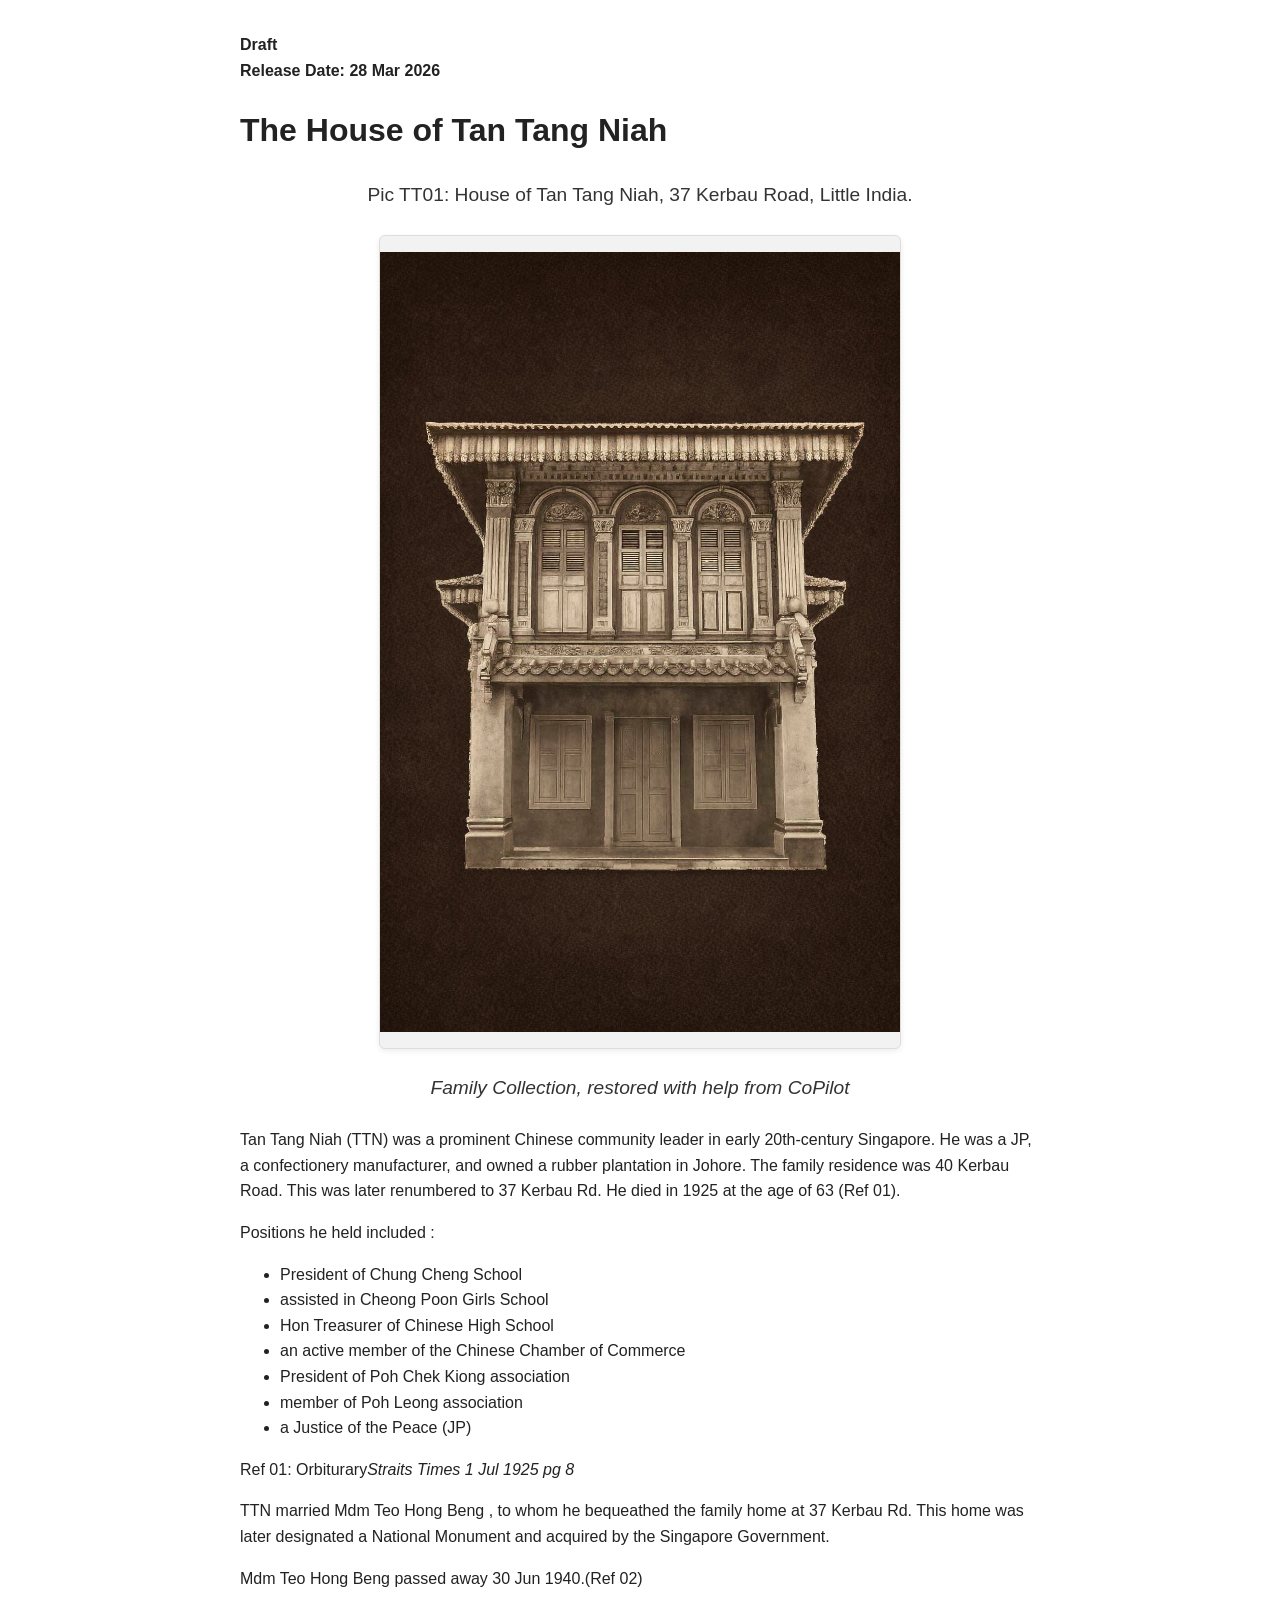
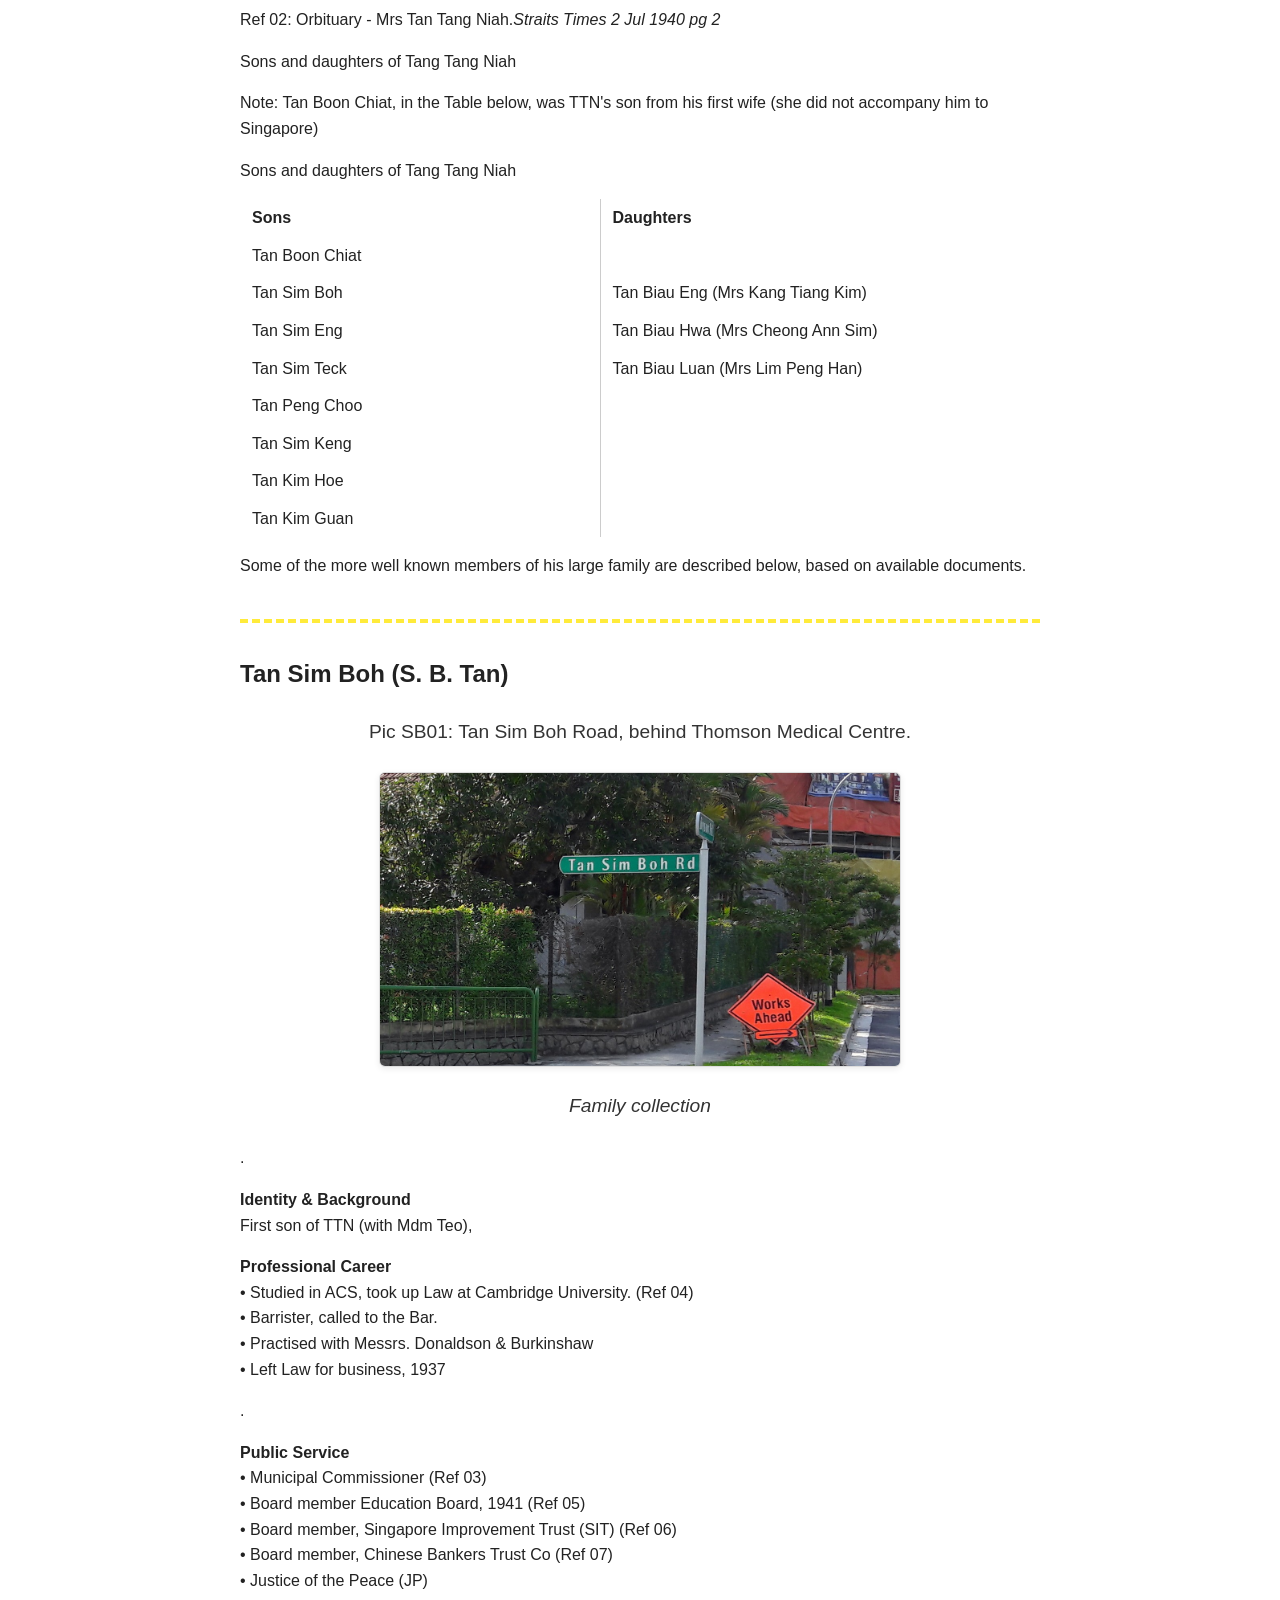
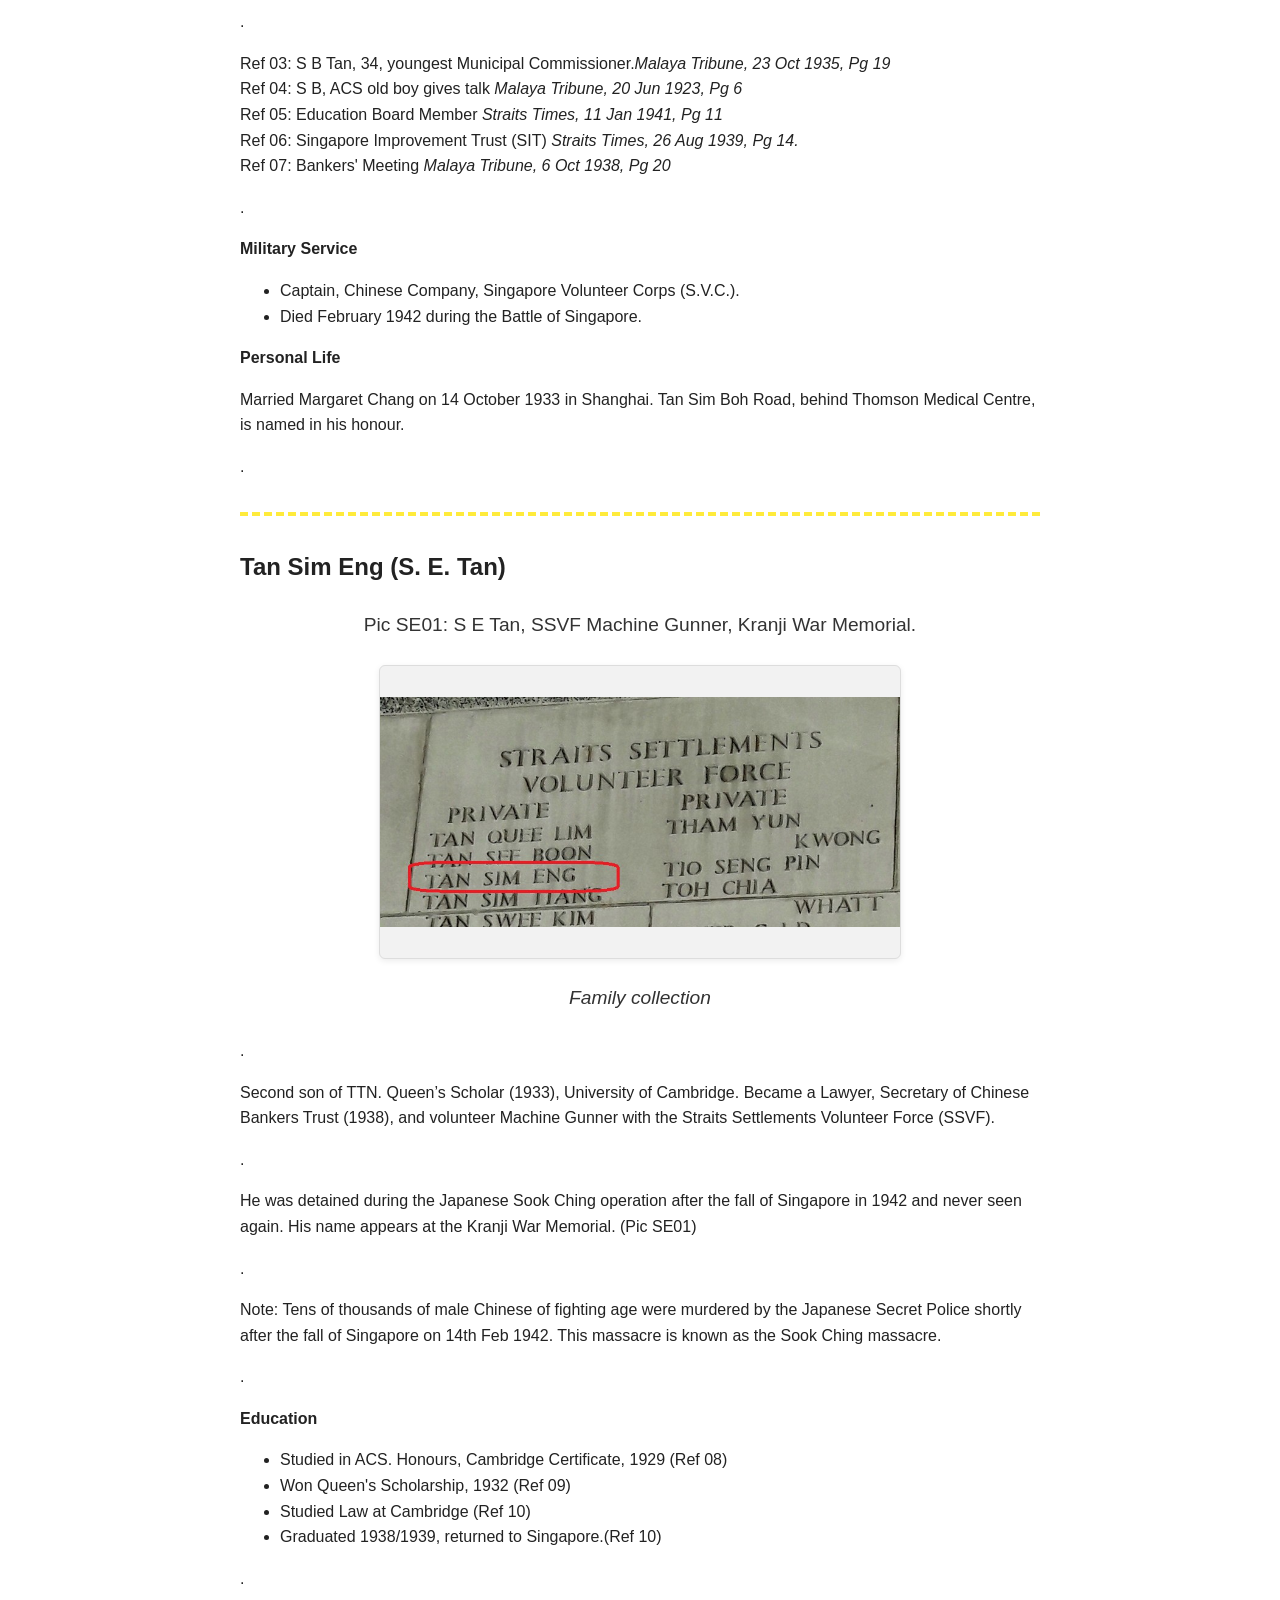
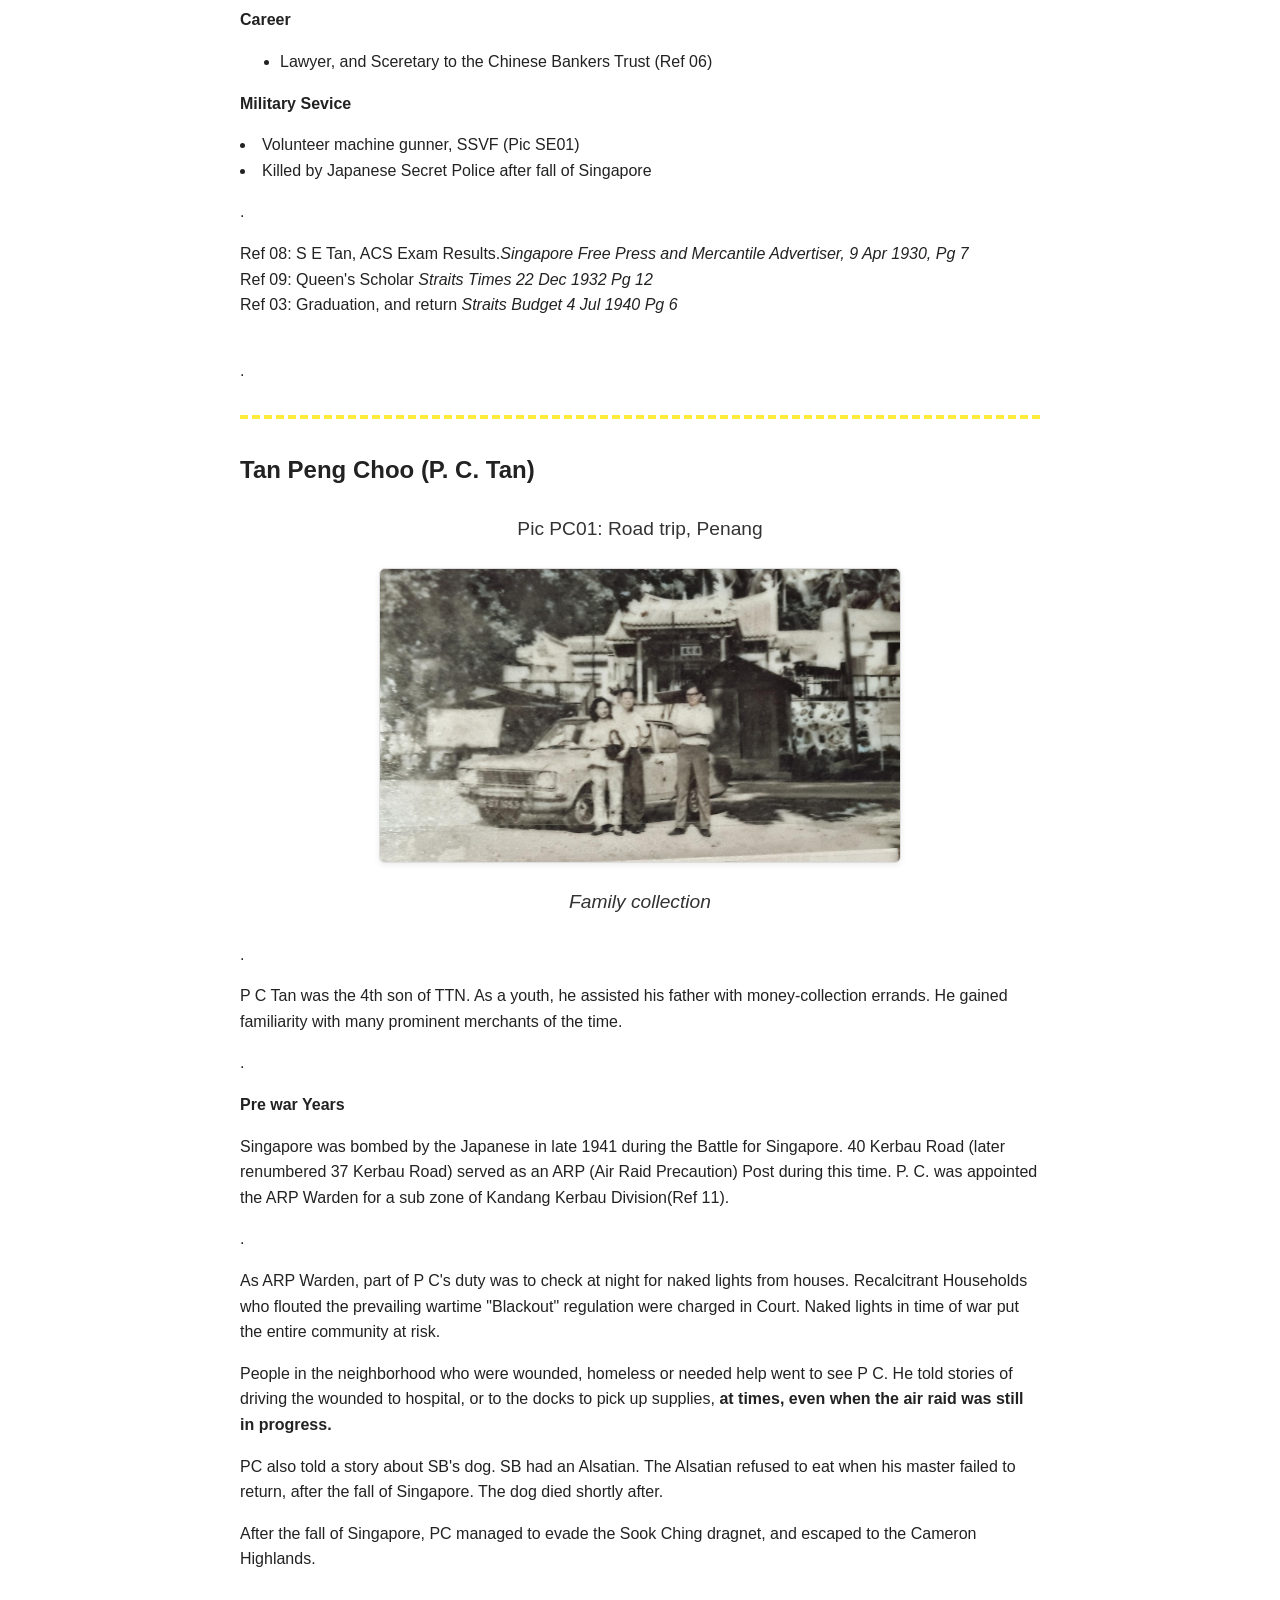
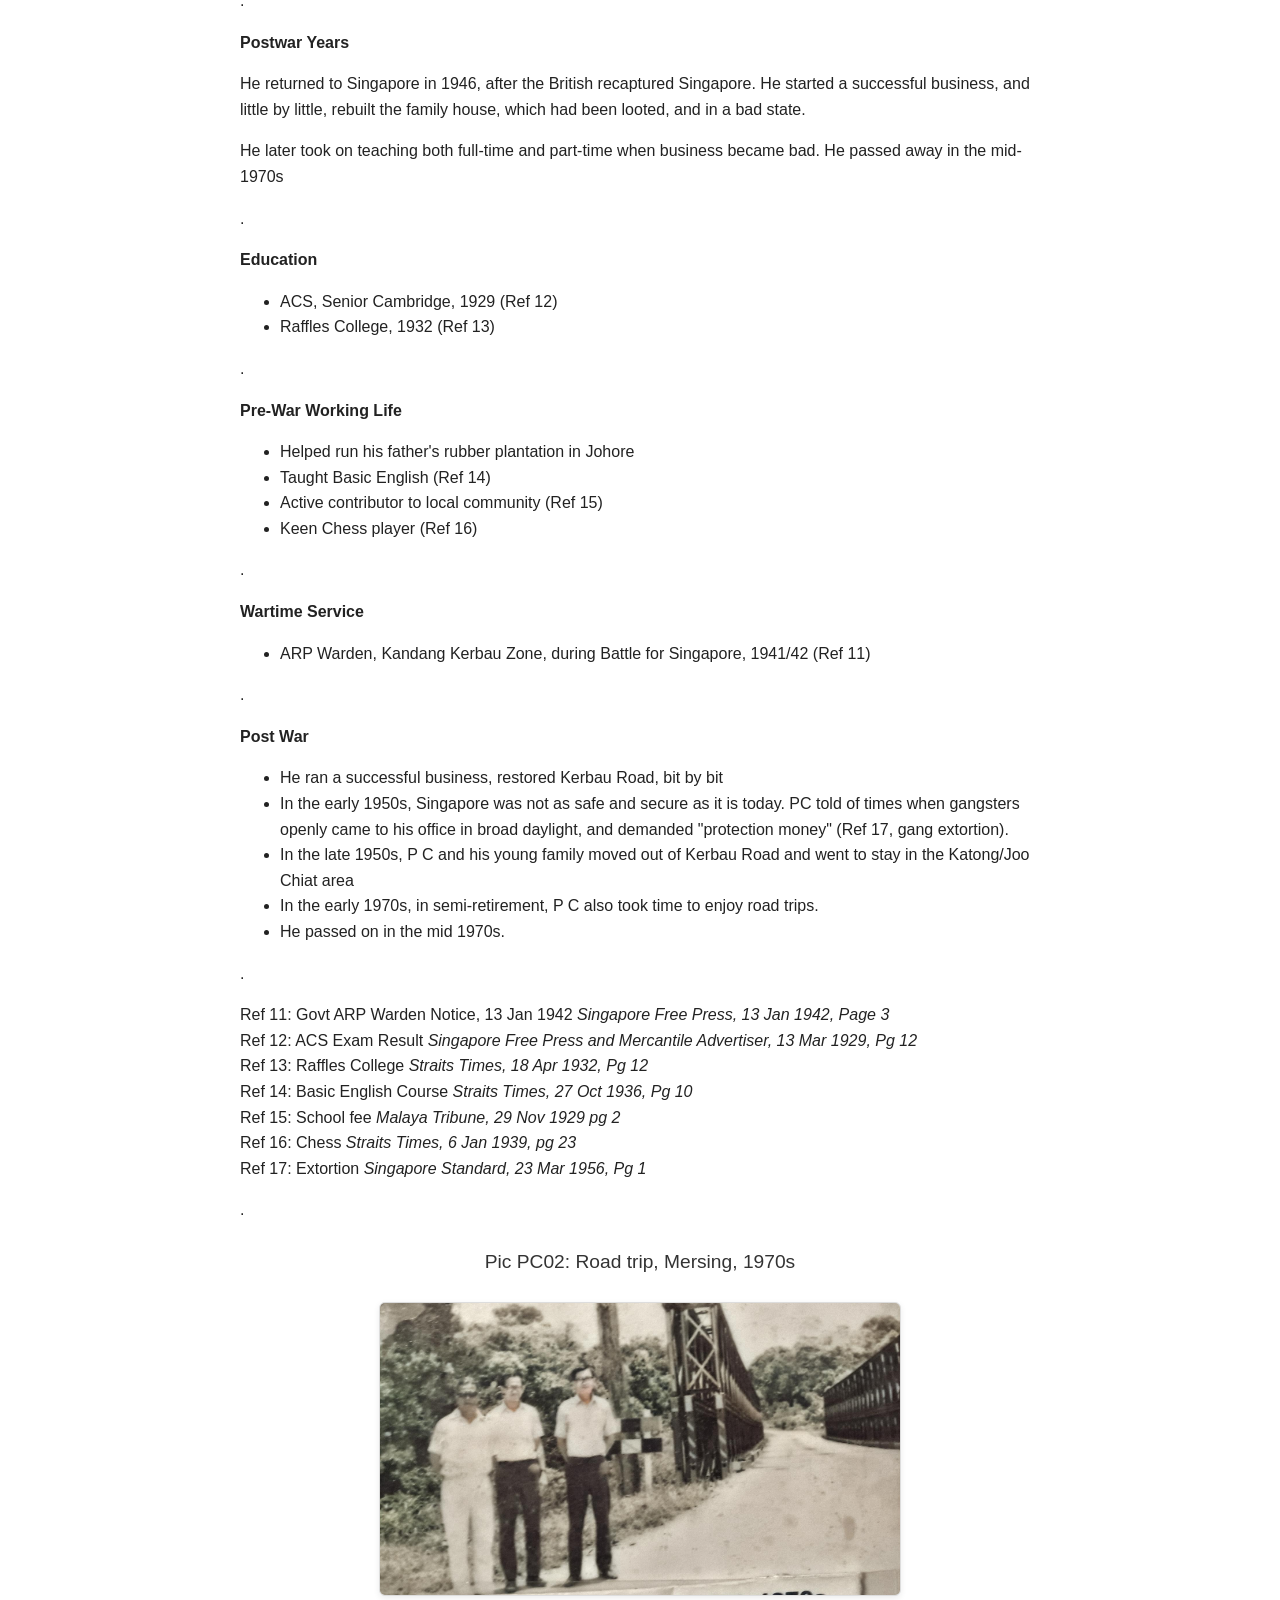
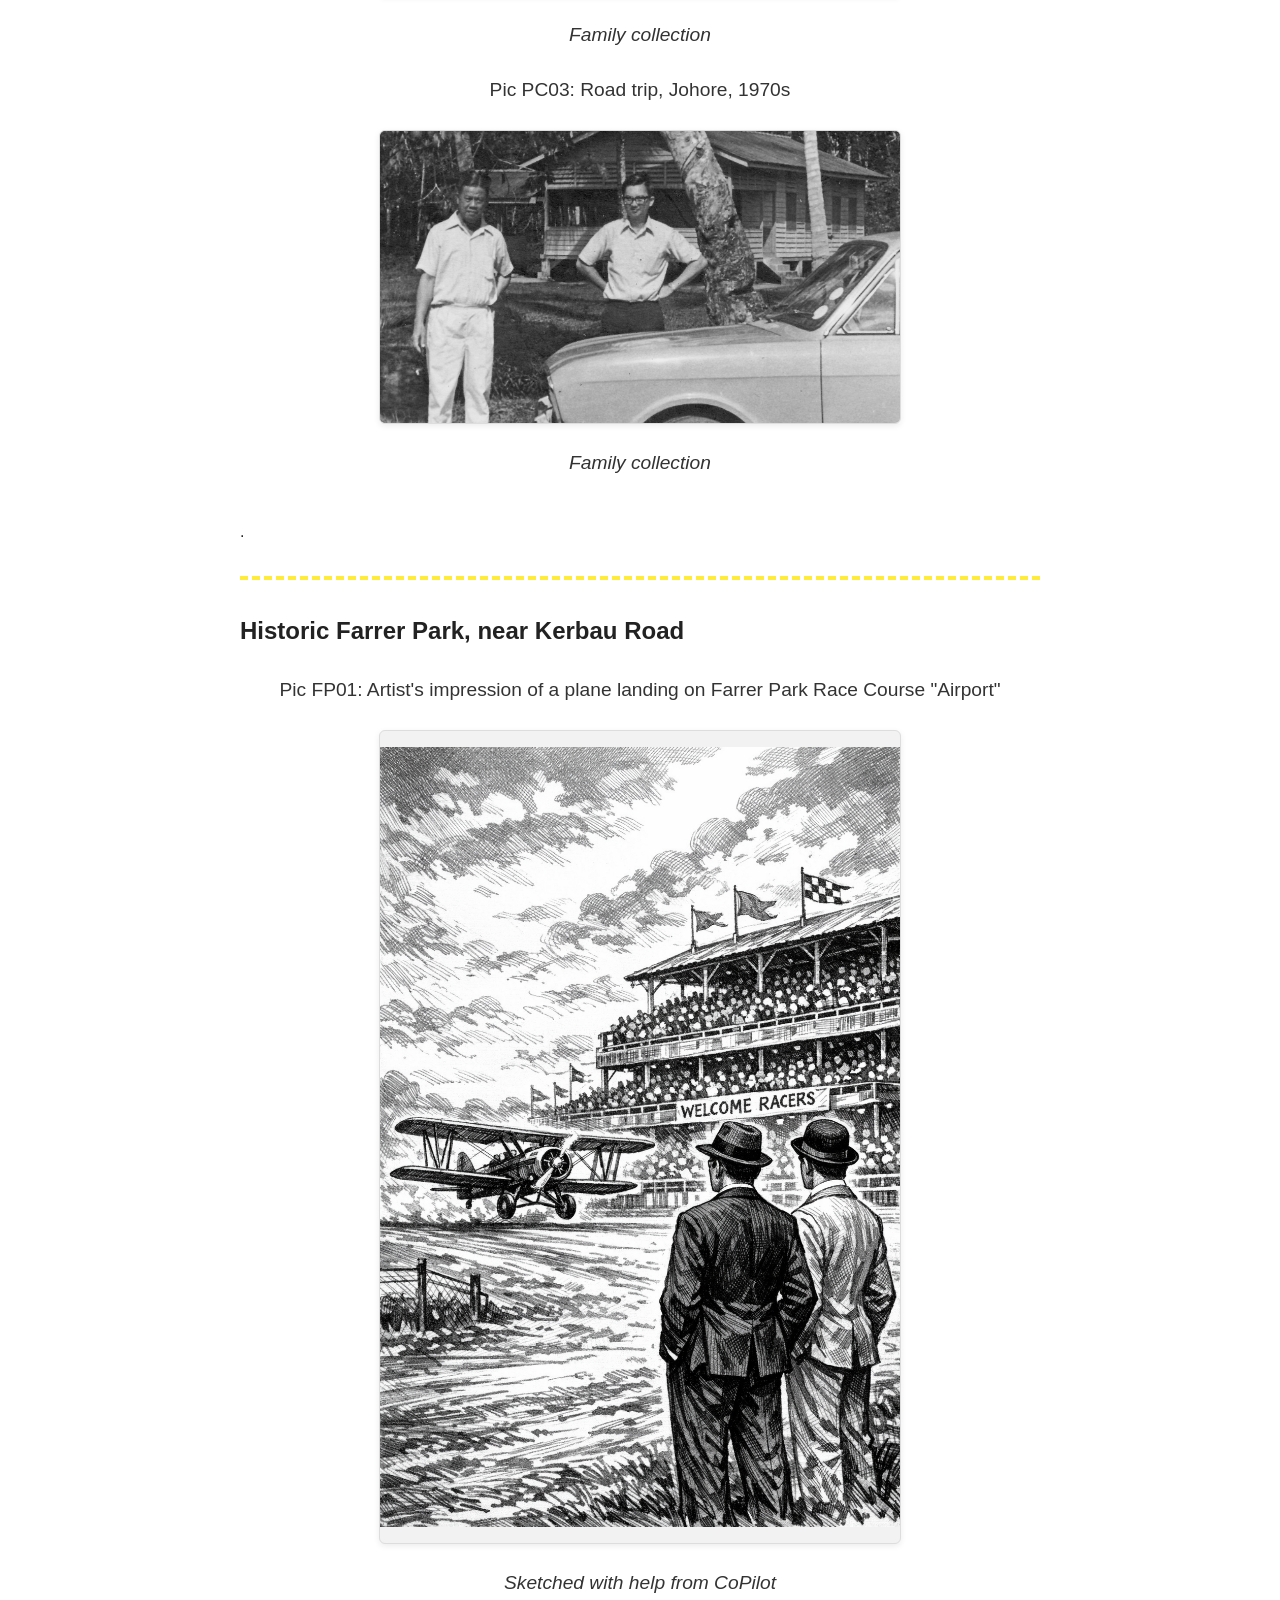
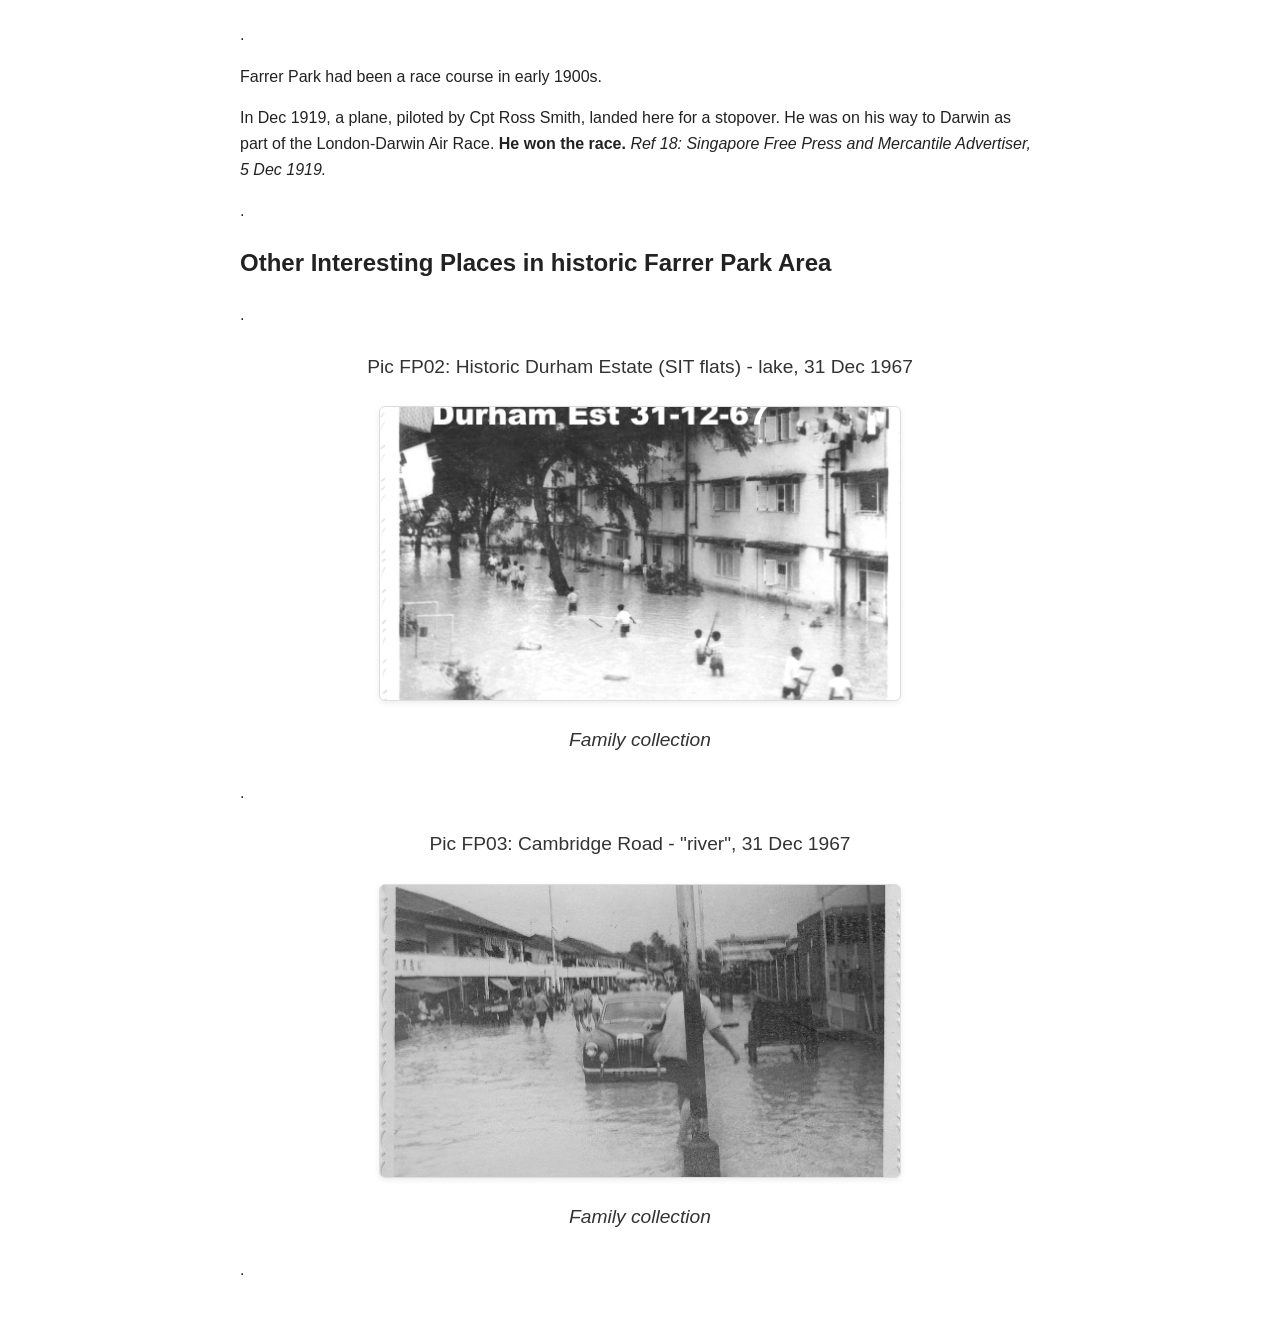
==== index.html @ a9a0b418 "Add files via upload Signed-off-by: SgHist78 <tehn7368@gmail.com>" ====
<!DOCTYPE html>
<html lang="en">

<head>
  <meta charset="UTF-8">
  <meta http-equiv="Content-Security-Policy"
      content="
        default-src 'self';
        script-src 'self';
        style-src 'self';
        img-src 'self';
        object-src 'none';
        base-uri 'self';
        frame-ancestors 'none';
      ">
  <meta http-equiv="X-Content-Type-Options" content="nosniff">
  <meta http-equiv="Referrer-Policy" content="no-referrer">
  <meta http-equiv="Permissions-Policy" content="geolocation=(), microphone=(), camera=()">
<head>
  <meta charset="UTF-8">
  <meta name="viewport" content="width=device-width, initial-scale=1">

  <title>TTN78 – Tan Family Historical Archive</title>

  <meta name="description" content="A historical and photographic archive documenting the Tan family’s heritage, featuring rare images, locations, and early Singapore history.">

  <link rel="canonical" href="https://SgHist78.github.io/ttn78/">

  <!-- Open Graph -->
  <meta property="og:title" content="TTN78 – Tan Family Historical Archive">
  <meta property="og:description" content="A curated archive of Tan family history, early Singapore photographs, and heritage research.">
  <meta property="og:type" content="website">
  <meta property="og:url" content="https://SgHist78.github.io/ttn78/">
  <meta property="og:image" content="https://SgHist78.github.io/ttn78/SE1.jpg">

  <!-- Twitter Card -->
  <meta name="twitter:card" content="summary_large_image">
  <meta name="twitter:title" content="TTN78 – Tan Family Historical Archive">
  <meta name="twitter:description" content="A curated archive of Tan family history, early Singapore photographs, and heritage research.">
  <meta name="twitter:image" content="https://SgHist78.github.io/ttn78/SE1.jpg">

  <!-- Optional favicon -->
  <!---link rel="icon" href="SE1.jpg"--->

  <!-- Structured Data: WebPage -->
  <script type="application/ld+json">
  {
    "@context": "https://schema.org",
    "@type": "WebPage",
    "name": "TTN78 – Tan Family Historical Archive",
    "description": "A historical and photographic archive documenting the Tan family’s heritage, featuring rare images, locations, and early Singapore history.",
    "url": "https://SgHist78.github.io/ttn78/",
    "image": "https://SgHist78.github.io/ttn78/SE1.jpg"
  }
  </script>


  <title>The House of Tan Tang Niah</title>
  <meta name="viewport" content="width=device-width, initial-scale=1">

  <!-- Externalised CSS -->
  <link rel="stylesheet" href="style.css">

  <!-- Externalised JS -->
  <script src="Script.js" defer></script>
</head>

</body>
<p><strong> Draft <br>
        Release Date: 28 Mar 2026</strong><br></p>


  <h1>The House of Tan Tang Niah</h1>

  <figure class="figure-block">
    <figcaption class="caption-large">
      Pic TT01: House of Tan Tang Niah, 37 Kerbau Road, Little India. 
    </figcaption>
    <div class="img-frame">
      <img src="KerbauRd.png" alt="House of Tan Tang Niah" >
    </div>
    <figcaption class="caption-large">
      <em>Family Collection, restored with help from CoPilot</em>
    </figcaption>
  </figure>

  <div class="section">
    
 
    <p>Tan Tang Niah (TTN) was a prominent Chinese community leader in early 20th‑century Singapore. He was a JP, a confectionery manufacturer, and owned a rubber plantation in Johore. The family residence was 40 Kerbau Road. This was later renumbered to 37 Kerbau Rd. He died in 1925 at the age of 63 (Ref 01).</p>
    <p> Positions he held included :
    <ul>
      <li> President of Chung Cheng School</li>
      <li> assisted in Cheong Poon Girls School </li>
      <li> Hon Treasurer of Chinese High School</li>  
      <li> an active member of the Chinese Chamber of Commerce</li>
      <li> President of Poh Chek Kiong association</li>
      <li> member of Poh Leong association</li>
      <li> a Justice of the Peace (JP)</li>
    </ul>
    </p>
<p>Ref 01: Orbiturary<em>Straits Times 1 Jul 1925 pg 8</em></p>
    <p>TTN married Mdm Teo Hong Beng , to whom he bequeathed the family home at 37 Kerbau Rd. This home was later designated a National Monument and acquired by the Singapore Government.</p>
    <p> Mdm Teo Hong Beng passed away 30 Jun 1940.(Ref 02)</p>
<p>Ref 02: Orbituary - Mrs Tan Tang Niah.<em>Straits Times 2 Jul 1940 pg 2</em></p>
<p> Sons and daughters of Tang Tang Niah</p>
<p> Note: Tan Boon Chiat, in the Table below, was TTN's son from his first wife (she did not accompany him to Singapore)</p>
<p>Sons and daughters of Tang Tang Niah</p>
<table class="family-table">
  <tr><th>Sons</th><th>Daughters</th></tr>
  <tr><td>Tan Boon Chiat</td><td></td></tr>
  <tr><td>Tan Sim Boh</td><td>Tan Biau Eng (Mrs Kang Tiang Kim)</td></tr>
  <tr><td>Tan Sim Eng</td><td>Tan Biau Hwa (Mrs Cheong Ann Sim)</td></tr>
  <tr><td>Tan Sim Teck</td><td>Tan Biau Luan (Mrs Lim Peng Han)</td></tr>
  <tr><td>Tan Peng Choo</td><td></td></tr>
  <tr><td>Tan Sim Keng</td><td></td></tr>
  <tr><td>Tan Kim Hoe</td><td></td></tr>
  <tr><td>Tan Kim Guan</td><td></td></tr>
</table>

<p>Some of the more well known members of his large family are described below, based on available documents.</p>
</div>

<div class="dotted-divider-3"></div>

  <!-- S. B. Tan -->
  <div class="section">
    <h2>Tan Sim Boh (S. B. Tan)</h2>

    <figure class="figure-block">     
      <figcaption class="caption-large">
        Pic SB01: Tan Sim Boh Road, behind Thomson Medical Centre. 
      </figcaption>
      <div class="img-frame">
        <img src="tsbRd.jpg" alt="Tan Sim Boh" >
      </div>
      <figcaption class="caption-large">
        <em>Family collection</em>
      </figcaption>
    </figure>
<p>.</p>
    <p><strong>Identity & Background</strong><br>
    First son of TTN (with Mdm Teo), </p>
    <p><strong>Professional Career</strong><br>
    • Studied in ACS, took up Law at Cambridge University. (Ref 04)<br>
    • Barrister, called to the Bar.<br>
    • Practised with Messrs. Donaldson & Burkinshaw<br>
    • Left Law for business, 1937</p>
<p>.</p>
    <p><strong>Public Service</strong><br>
    • Municipal Commissioner (Ref 03)<br>
    • Board member Education Board, 1941 (Ref 05)<br>
    • Board member, Singapore Improvement Trust (SIT) (Ref 06)<br>
    • Board member, Chinese Bankers Trust Co (Ref 07)<br>
    • Justice of the Peace (JP)</p>
<p>.</p>
<p>Ref 03: S B Tan, 34, youngest Municipal Commissioner.<em>Malaya Tribune, 23 Oct 1935, Pg 19</em><br>
Ref 04: S B, ACS old boy gives talk <em>Malaya Tribune, 20 Jun 1923, Pg 6</em><br>
Ref 05: Education Board Member <em>Straits Times, 11 Jan 1941, Pg 11</em><br>
 Ref 06: Singapore Improvement Trust (SIT) <em>Straits Times, 26 Aug 1939, Pg 14.</em><br>
 Ref 07: Bankers' Meeting <em>Malaya Tribune, 6 Oct 1938, Pg 20</em></p>
<p>.</p>
    <p><strong>Military Service</strong></p>
    <ul>
    <li>Captain, Chinese Company, Singapore Volunteer Corps (S.V.C.).</li>
    <li> Died February 1942 during the Battle of Singapore.</li>
    </ul>
    <p><strong>Personal Life</strong></p>
    <p>Married Margaret Chang on 14 October 1933 in Shanghai.
    Tan Sim Boh Road, behind Thomson Medical Centre, is named in his honour.</p>
<p>.</p>

<div class="dotted-divider-3"></div>
  <!-- S. E. Tan -->

<div class="section">
    <h2>Tan Sim Eng (S. E. Tan)</h2>

    <figure class="figure-block">
      <figcaption id="SE01" class="caption-large">
        Pic SE01: S E Tan, SSVF Machine Gunner, Kranji War Memorial. 
      </figcaption>
      <div class="img-frame">
        <img src="SE1.jpg" alt="Tan Sim Eng" >
      </div>
      <figcaption class="caption-large">
        <em>Family collection</em>
      </figcaption>
    </figure>
<p>.</p>

    <p>Second son of TTN. Queen’s Scholar (1933), University of Cambridge. Became a Lawyer, Secretary of Chinese Bankers Trust (1938), and volunteer Machine Gunner with the Straits Settlements Volunteer Force (SSVF).</p>
<p>.</p>
    <p>He was detained during the Japanese Sook Ching operation after the fall of Singapore in 1942 and never seen again. His name appears at the Kranji War Memorial. (Pic SE01)</p>
<p>.</p>
    <p>Note: Tens of thousands of male Chinese of fighting age were murdered by the Japanese Secret Police shortly after the fall of Singapore on 14th Feb 1942. This massacre is known as the Sook Ching massacre.</p>
<p>.</p>
    <p><strong>Education</strong></p>
    <ul>
     <li> Studied in ACS. Honours, Cambridge Certificate, 1929 (Ref 08)</li>
     <li> Won Queen's Scholarship, 1932 (Ref 09)</li>
     <li> Studied Law at Cambridge (Ref 10)</li>
     <li> Graduated 1938/1939, returned to Singapore.(Ref 10)</li>
    </ul>
   <p>.</p>
   
   <p><strong>Career</strong></p>
   <ul>
     <li> Lawyer, and Sceretary to the Chinese Bankers Trust (Ref 06)</li>
   </ul>
   <p></p>
   <p><strong>Military Sevice</strong></p>
     <li> Volunteer machine gunner, SSVF (Pic SE01)</li>
     <li> Killed by Japanese Secret Police after fall of Singapore </li>
    </ul>
<p>.</p>
<p>Ref 08: S E Tan, ACS Exam Results.<em>Singapore Free Press and Mercantile Advertiser, 9 Apr 1930, Pg 7 </em><br>
Ref 09: Queen's Scholar <em>Straits Times 22 Dec 1932 Pg 12</em><br>
Ref 03: Graduation, and return <em>Straits Budget 4 Jul 1940 Pg 6</em></p>

  </div>
<p>.</p>

<div class="dotted-divider-3"></div>

  <!-- P. C. Tan -->
  <div class="section">
    <h2>Tan Peng Choo (P. C. Tan)</h2>

<figure class="figure-block">
      <figcaption class="caption-large">
        Pic PC01: Road trip, Penang
      </figcaption>
      <div class="img-frame">
        <img src="kekloksi.jpg" alt="P. C. Tan">
      </div>
      <figcaption class="caption-large">
        <em>Family collection</em>
      </figcaption>
 </figure>
<p>.</p>

  <p>P C Tan was the 4th son of TTN. As a youth, he assisted his father with money‑collection errands. He gained familiarity with many prominent merchants of the time.</p>
<p>.</p>

    <p><strong>Pre war Years</strong></p>
    <p>Singapore was bombed by the Japanese in late 1941 during the Battle for Singapore. 40 Kerbau Road (later renumbered 37 Kerbau Road) served as an ARP (Air Raid Precaution) Post during this time. P. C. was appointed the ARP Warden for a sub zone of Kandang Kerbau Division(Ref 11). </p>
<p>.</p>
<p>As ARP Warden, part of P C's duty was to check at night for naked lights from houses. Recalcitrant Households who flouted the prevailing wartime "Blackout" regulation were charged in Court. Naked lights in time of war put the entire community at risk.</p>
<p> People in the neighborhood who were wounded, homeless or needed help went to see P C. He told stories of driving  the wounded to hospital, or to the docks to pick up supplies, <strong>at times, even when the air raid was still in progress.</strong></p>
<p>PC also told a story about SB's dog. SB had an Alsatian. The Alsatian refused to eat when his master failed to return, after the fall of Singapore. The dog died shortly after.</p>
    <p>After the fall of Singapore, PC managed to evade the Sook Ching dragnet, and escaped to the Cameron Highlands.</p>
<p>.</p>
    <p><strong>Postwar Years</strong><br>
    <p>He returned to Singapore in 1946, after the British recaptured Singapore. He started a successful business, and little by little, rebuilt the family house, which had been looted, and in a bad state.</p>
   <p>He later took on teaching both full-time and part‑time when business became bad. He passed away in the mid-1970s</p>
<p>.</p>   
<p><strong>Education</strong></p>
 <ul>
  <li> ACS, Senior Cambridge, 1929 (Ref 12)</li>
  <li> Raffles College, 1932 (Ref 13)</li>
 </ul>
<p>.</p>
<p><strong>Pre-War Working Life</strong></p>
 <ul>
  <li>Helped run his father's rubber plantation in Johore</li>
  <li>Taught Basic English (Ref 14)</li>
  <li>Active contributor to local community (Ref 15)</li>
  <li>Keen Chess player (Ref 16)</li>
 </ul>
<p>.</p>
<p><strong>Wartime Service</strong></p>
 <ul>
  <li>ARP Warden, Kandang Kerbau Zone, during Battle for Singapore, 1941/42 (Ref 11)</li>
 </ul>
<p>.</p>   
<p><strong>Post War</strong></p>
  <ul>
   <li>He ran a successful business, restored Kerbau Road, bit by bit</li>
   <li>In the early 1950s, Singapore was not as safe and secure as it is today. PC told of times when gangsters openly came to his office in broad daylight, and demanded "protection money" (Ref 17, gang extortion). </li>
   <li>In the late 1950s, P C and his young family moved out of Kerbau Road and went to stay in the Katong/Joo Chiat area</li>
   <li>In the early 1970s, in semi-retirement, P C also took time to enjoy road trips. </li>
   <li>He passed on in the mid 1970s.</li>
  </ul>
<p>.</p>
<p>Ref 11: Govt ARP Warden Notice, 13 Jan 1942<em> Singapore Free Press, 13 Jan 1942, Page 3</em><br>
   Ref 12: ACS Exam Result<em> Singapore Free Press and Mercantile Advertiser, 13 Mar 1929, Pg 12</em><br>
   Ref 13: Raffles College <em>Straits Times, 18 Apr 1932, Pg 12</em><br>
   Ref 14: Basic English Course <em>Straits Times, 27 Oct 1936, Pg 10</em><br>
   Ref 15: School fee<em> Malaya Tribune, 29 Nov 1929 pg 2</em><br>
   Ref 16: Chess<em> Straits Times, 6 Jan 1939, pg 23</em><br>
   Ref 17: Extortion <em>Singapore Standard, 23 Mar 1956, Pg 1</em></p>
<p>.</p>
 <figure class="figure-block">
      <figcaption class="caption-large">
        Pic PC02: Road trip, Mersing, 1970s
      </figcaption>

      <div class="img-frame">
        <img src="Pontoon.jpg" alt="Pontoon Bridge on the road to Mersing">
      </div>
      <figcaption class="caption-large">
        <em>Family collection</em>
      </figcaption>
   </figure>

<figure class="figure-block">
      <figcaption class="caption-large">
        Pic PC03: Road trip, Johore, 1970s
      </figcaption>

      <div class="img-frame">
        <img src="johore.jpg" alt="House on the road to Mersing">
      </div>
      <figcaption class="caption-large">
        <em>Family collection</em>
      </figcaption>
   </figure>

 </div>
<p>.</p>

<div class="dotted-divider-3"></div>

 <div class="section">
    <h2><strong>Historic Farrer Park, near Kerbau Road</strong></h2>
  
<figure class="figure-block">
      <figcaption class="caption-large">
        Pic FP01: Artist's impression of a plane landing on Farrer Park Race Course "Airport"
      </figcaption>
      <div class="img-frame">
        <img src="biplane.png" alt="Biplane landing at Farrer Park">
      </div>
      <figcaption class="caption-large">
        <em>Sketched with help from CoPilot</em>
      </figcaption>
   </figure>  
  <p>.</p>
  
<p> Farrer Park had been a race course in early 1900s.</p>
<p> In Dec 1919, a plane, piloted by Cpt Ross Smith, landed here for a stopover. He was on his way to Darwin as part of the London-Darwin Air Race. <strong>He won the race.</strong><em>  Ref 18: Singapore Free Press and Mercantile Advertiser, 5 Dec 1919.</em></p>
<p>.</p>
<h2><strong>Other Interesting Places in historic Farrer Park Area</strong></h2>
<p>.</p>
  <figure class="figure-block">
      <figcaption class="caption-large">
        Pic FP02: Historic Durham Estate (SIT flats) - lake, 31 Dec 1967
      </figcaption>

      <div class="img-frame">
        <img src="DurEstFlood.jpg" alt="Flood at Old Durham Estate, 31 Dec 1967">
      </div>
      <figcaption class="caption-large">
        <em>Family collection</em>
      </figcaption>
   </figure>  
  <p>.</p>

 <figure class="figure-block">
      <figcaption class="caption-large">
        Pic FP03: Cambridge Road - "river", 31 Dec 1967
      </figcaption>

      <div class="img-frame">
        <img src="CambridgeRd.jpg" alt="Flood at Cambridge Road, 31 Dec 1967">
      </div>
      <figcaption class="caption-large">
        <em>Family collection</em>
      </figcaption>
   </figure>  
  <p>.</p>


 
 
</div>


</body>
</html>
---- style.css ----
body {
  font-family: -apple-system, BlinkMacSystemFont, "Segoe UI", Arial, Helvetica, sans-serif;
  /** font-family: system-ui, sans-serif;  **/
  line-height: 1.6;
  margin: 2rem auto;
  max-width: 800px;
  padding: 0 1rem;
  color: #222;
}

h1, h2, h3 {
  font-weight: 600;
}

/* --- UNIVERSAL IMAGE PRESENTATION --- */

.figure-block {
  margin: 1.5rem 0;
  text-align: center;
}

figure {
  margin: 0;
}

/* Default figcaption */
figcaption {
  margin-top: 0.5rem;
  font-size: 0.9rem;
  color: #555;
}

/* NEW: Large default caption */
.caption-large {
  font-size: 1.2rem;
  font-weight: 500;
  color: #333;
}

/* Smart adaptive image frame */
.img-frame {
  width: 70%;
  max-width: 520px;
  margin: 1.5rem auto;

  background: #f2f2f2;
  border: 1px solid #ddd;
  border-radius: 6px;
  box-shadow: 0 2px 6px rgba(0,0,0,0.08);

  display: flex;
  justify-content: center;
  align-items: center;

  overflow: hidden;
}

/* Mobile override */
@media (max-width: 600px) {
  .img-frame {
    width: 100%;
    max-width: none;
  }
}


.img-frame.landscape {
  aspect-ratio: 16 / 9;
}

.img-frame.portrait {
  aspect-ratio: auto;
  padding: 1rem 0;
}

.img-frame.square {
  aspect-ratio: 1 / 1;
}


.img-frame img {
  max-width: 100%;
  height: auto;
  object-fit: contain;
}

.section {
  margin-bottom: 2.5rem;
}
.family-table {
  width: 100%;
  border-collapse: collapse;
}

.family-table th,
.family-table td {
  padding: 6px 12px;
}

.family-table th:first-child,
.family-table td:first-child {
  width: 45%;   /* Sons column */
}

.family-table th:last-child,
.family-table td:last-child {
  width: 55%;   /* Daughters column */
}
.family-table td + td,
.family-table th + th {
  border-left: 1px solid #ccc;
}
.family-table th {
  text-align: left;
}


.dotted-divider {
  margin: 2rem 0;
  border-bottom: 3px dotted #ffeb3b; /* bright yellow */
}


.dotted-divider-3 {
  margin: 2rem 0;
  border-bottom: 4px dashed #ffeb3b  ;  /*  yellow  */
  background: none !important;
  height: 0;
  line-height: 0;
}


/*  Drop down menu  new */
.section-drop {
  margin: 1.5rem 0;
  border: 1px solid #ccc;
  border-radius: 6px;
  padding: 0.5rem 1rem;
  background: #fafafa;
}

.section-drop summary {
  font-size: 1.4rem;
  font-weight: bold;
  cursor: pointer;
  padding: 0.5rem 0;
}

.section-drop[open] {
  background: #fff;
  border-color: #888;
}

.section-drop summary::-webkit-details-marker {
  display: none;
}

.section-drop summary::before {
  content: "▶ ";
  font-size: 1.2rem;
  transition: transform 0.2s ease;
}

.section-drop[open] summary::before {
  transform: rotate(90deg);
}
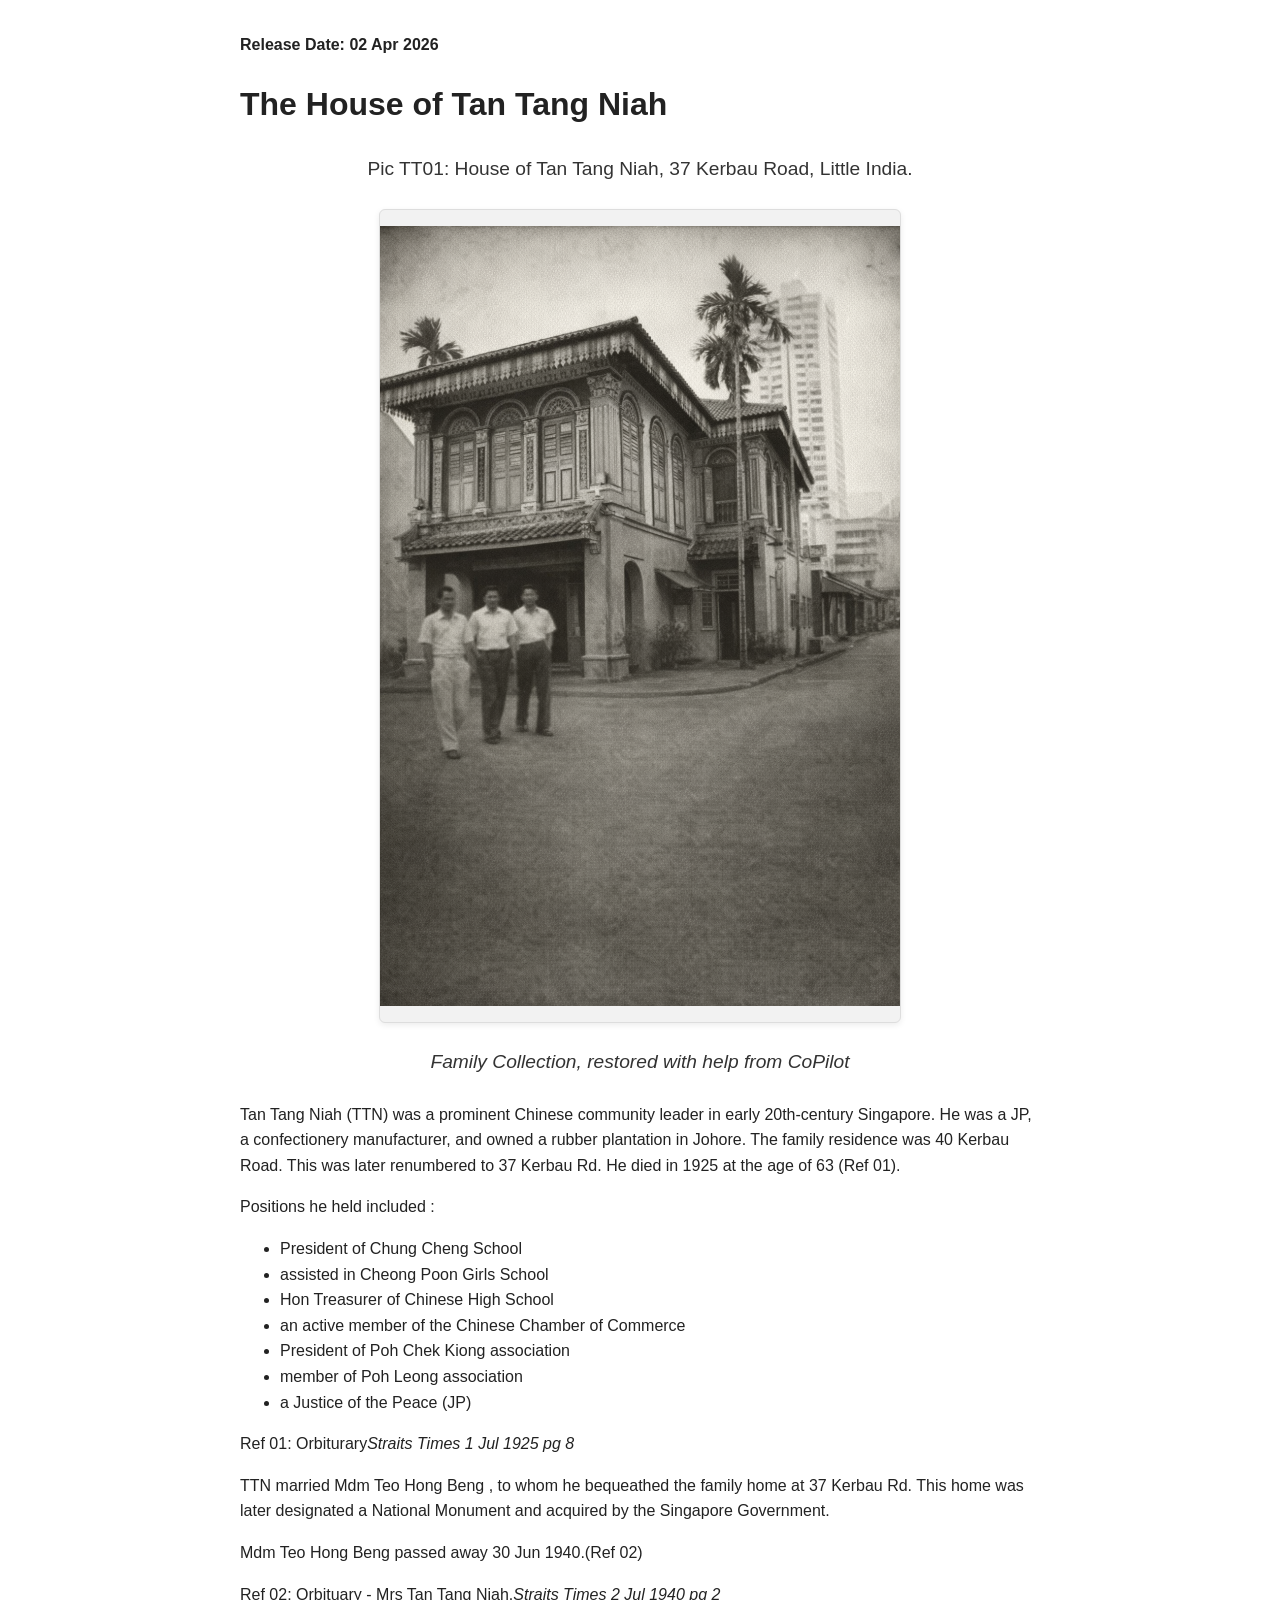
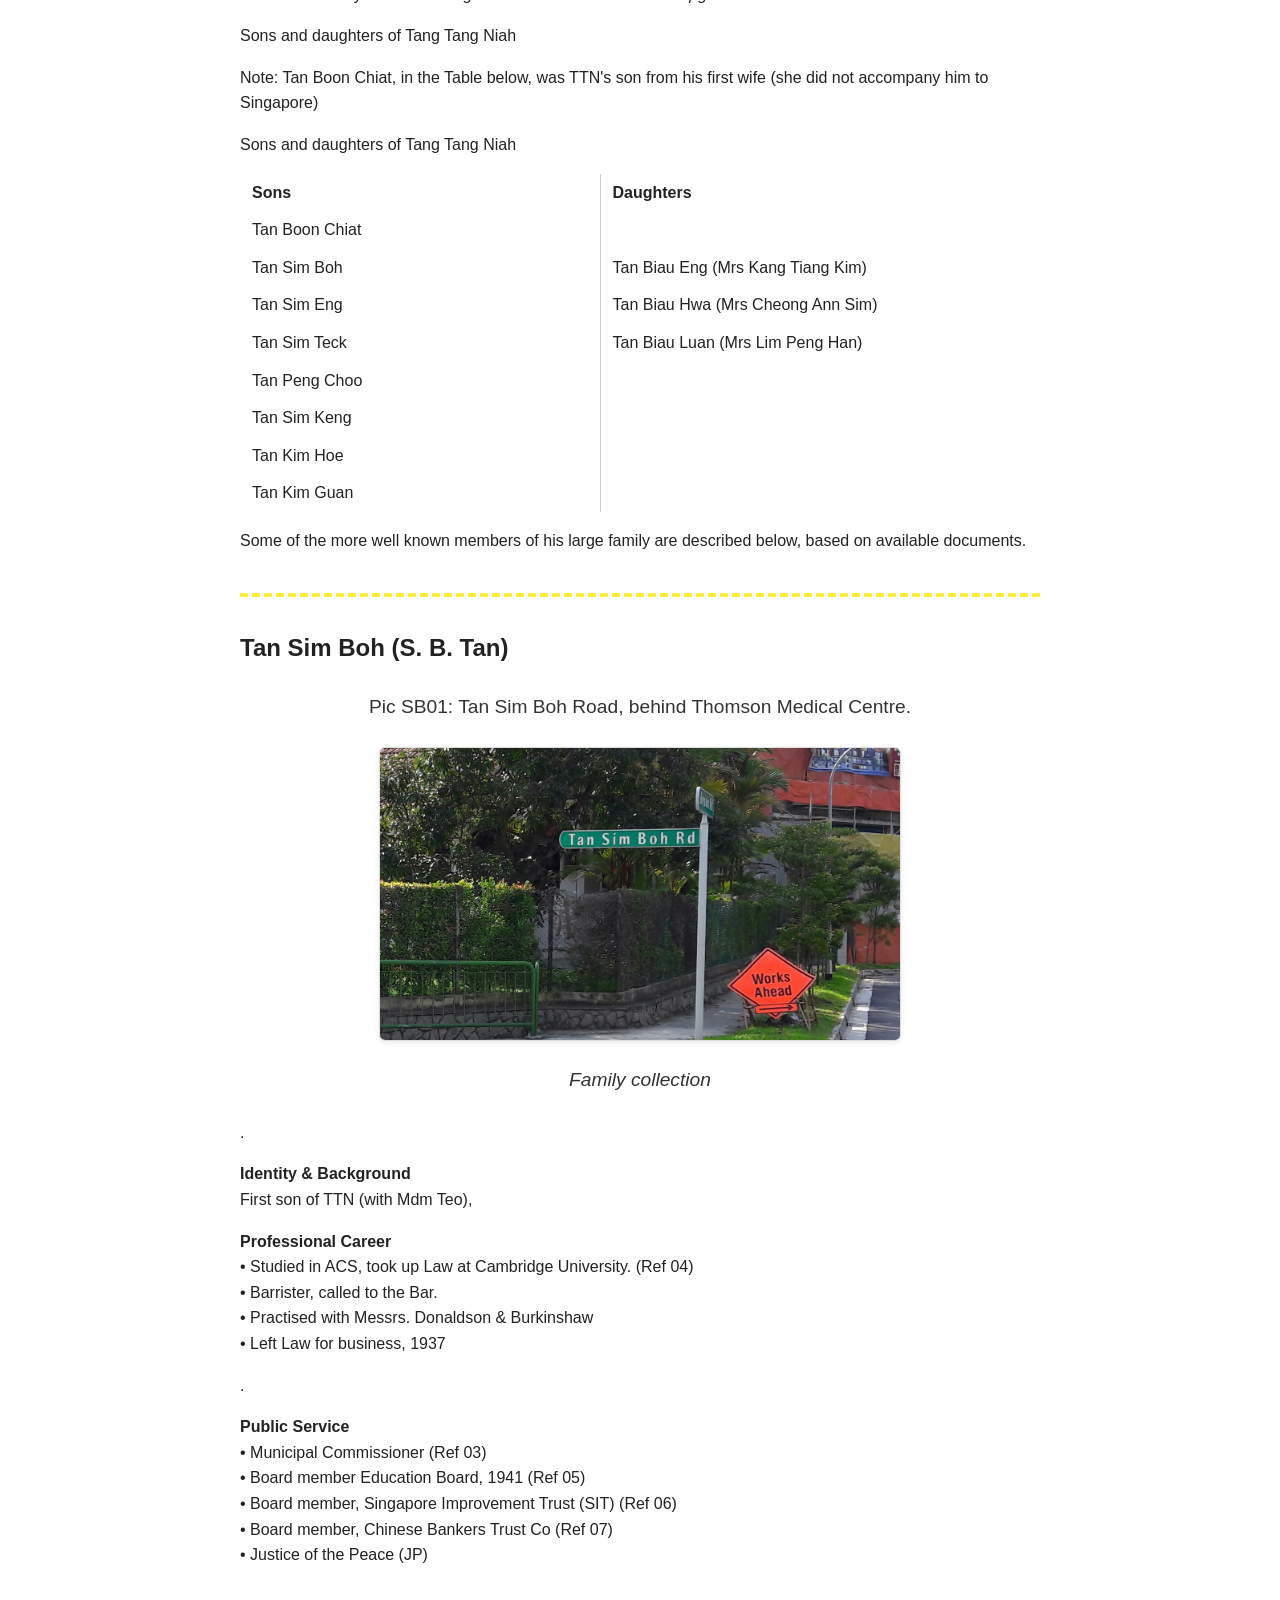
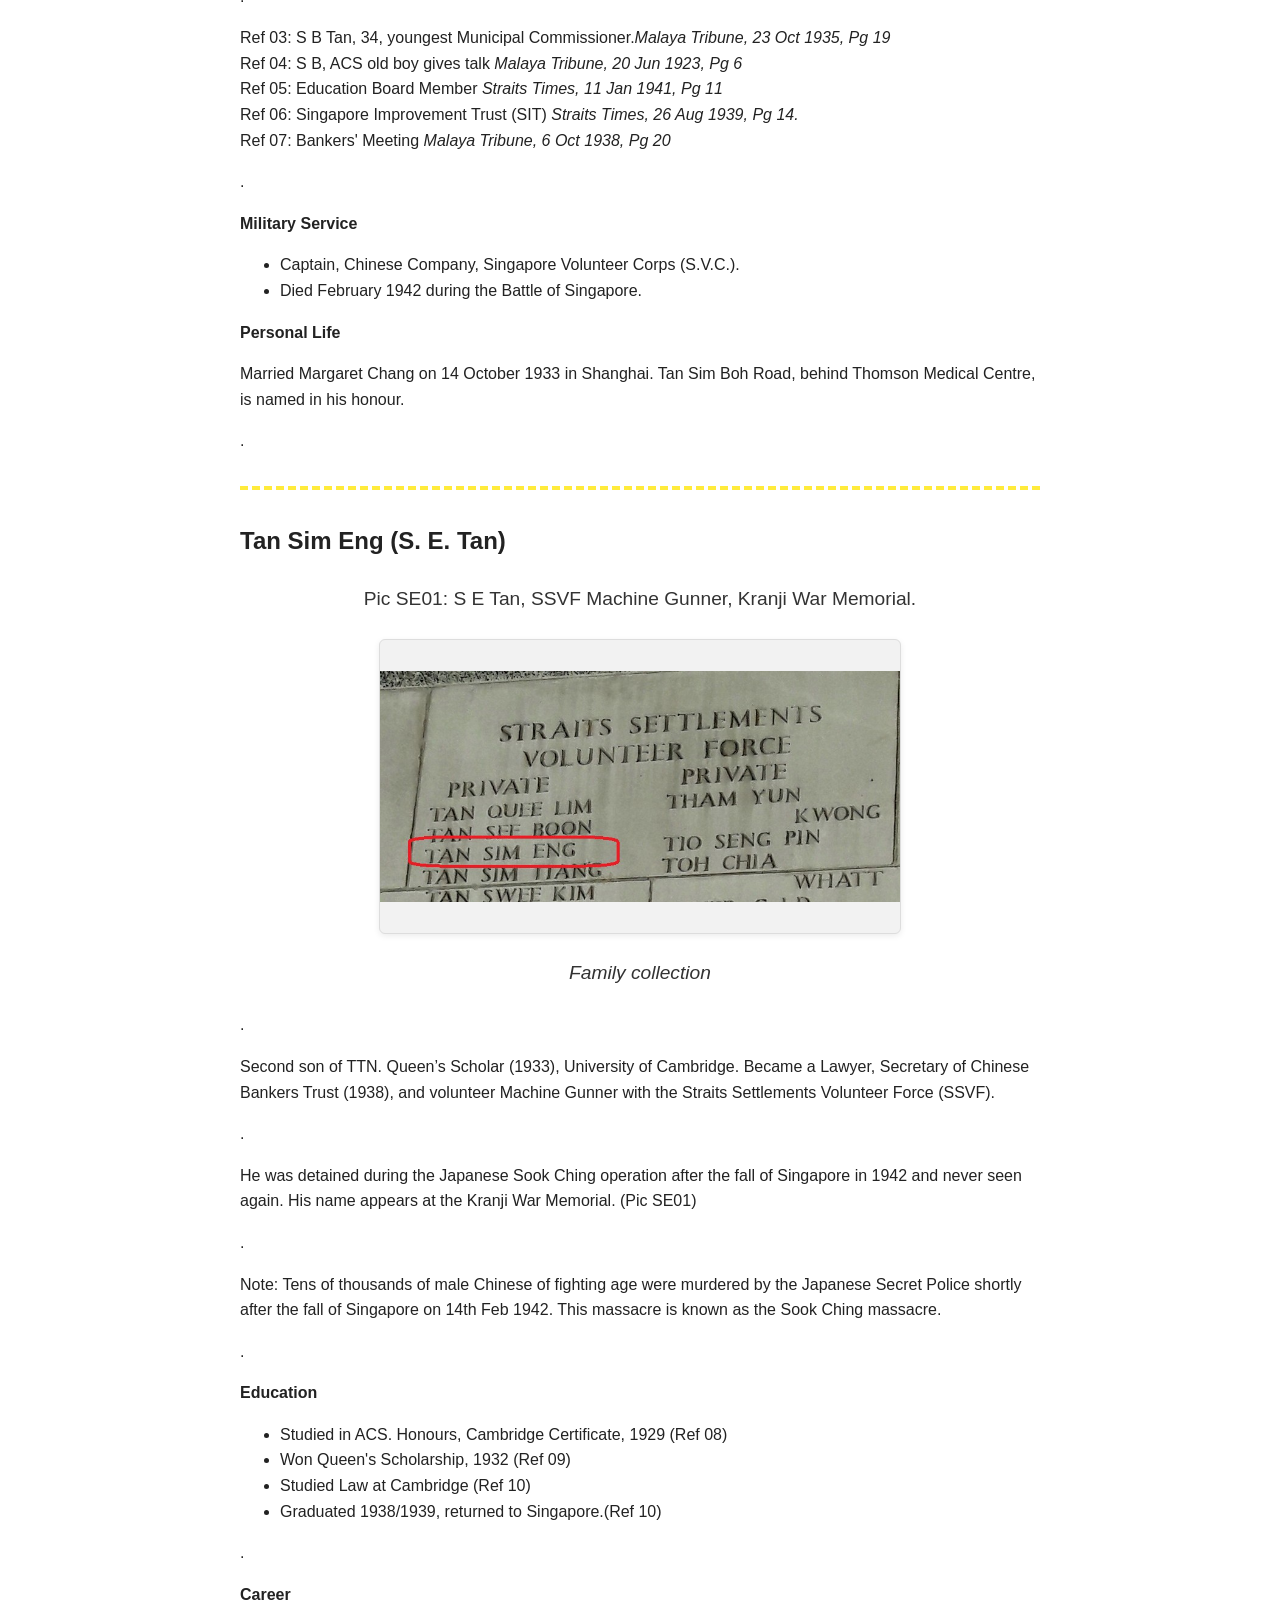
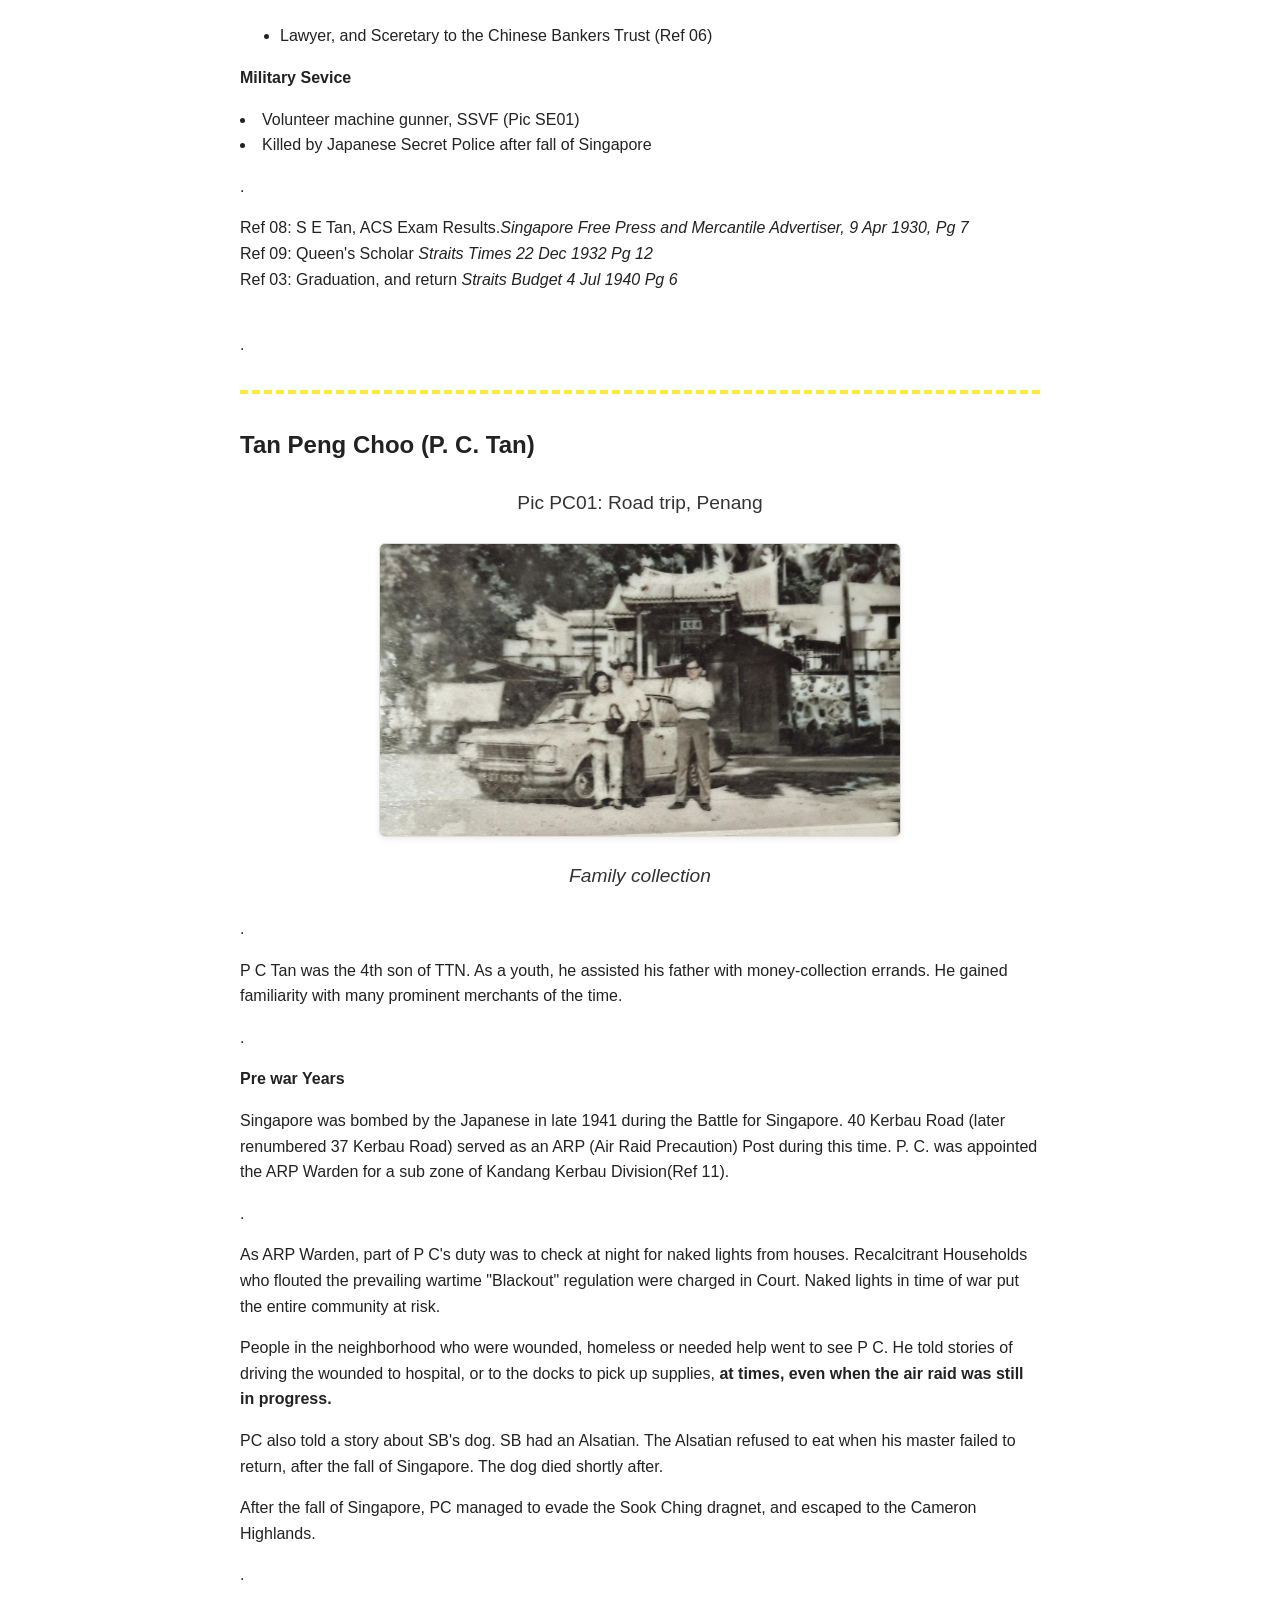
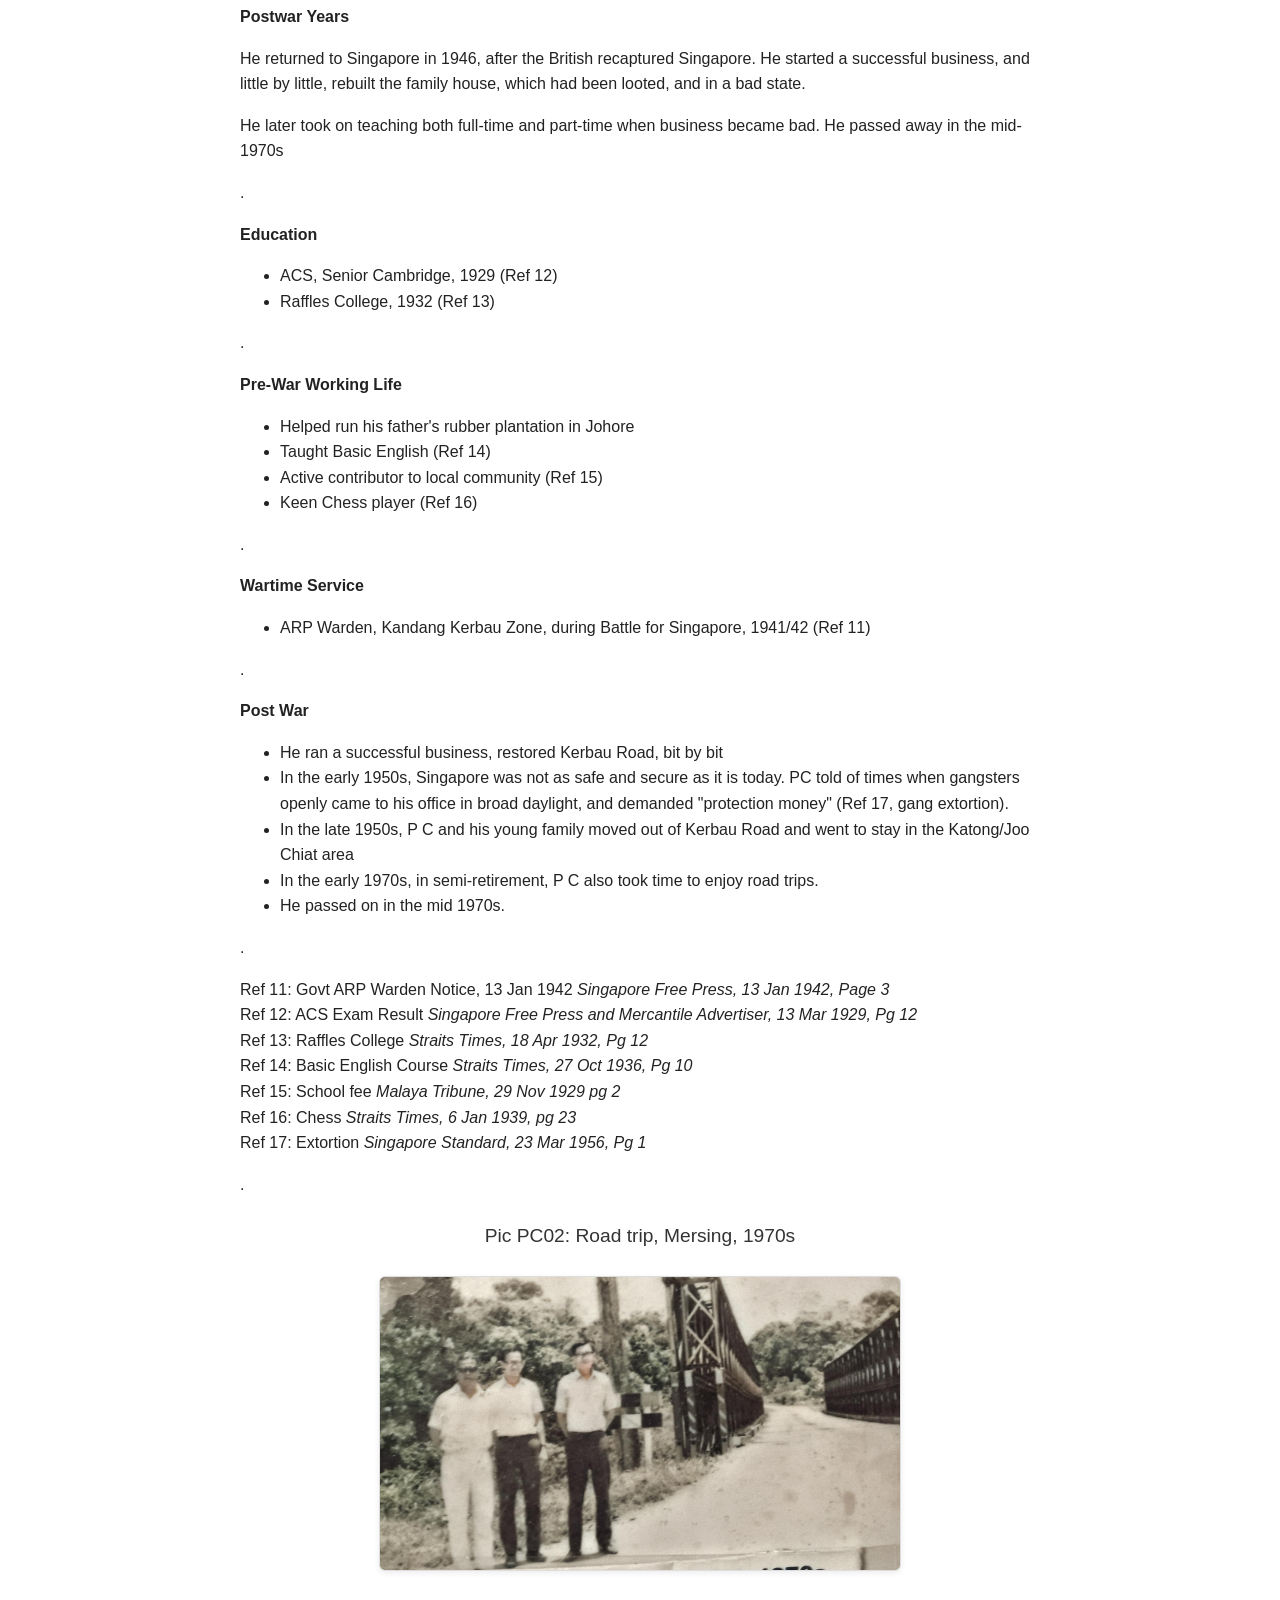
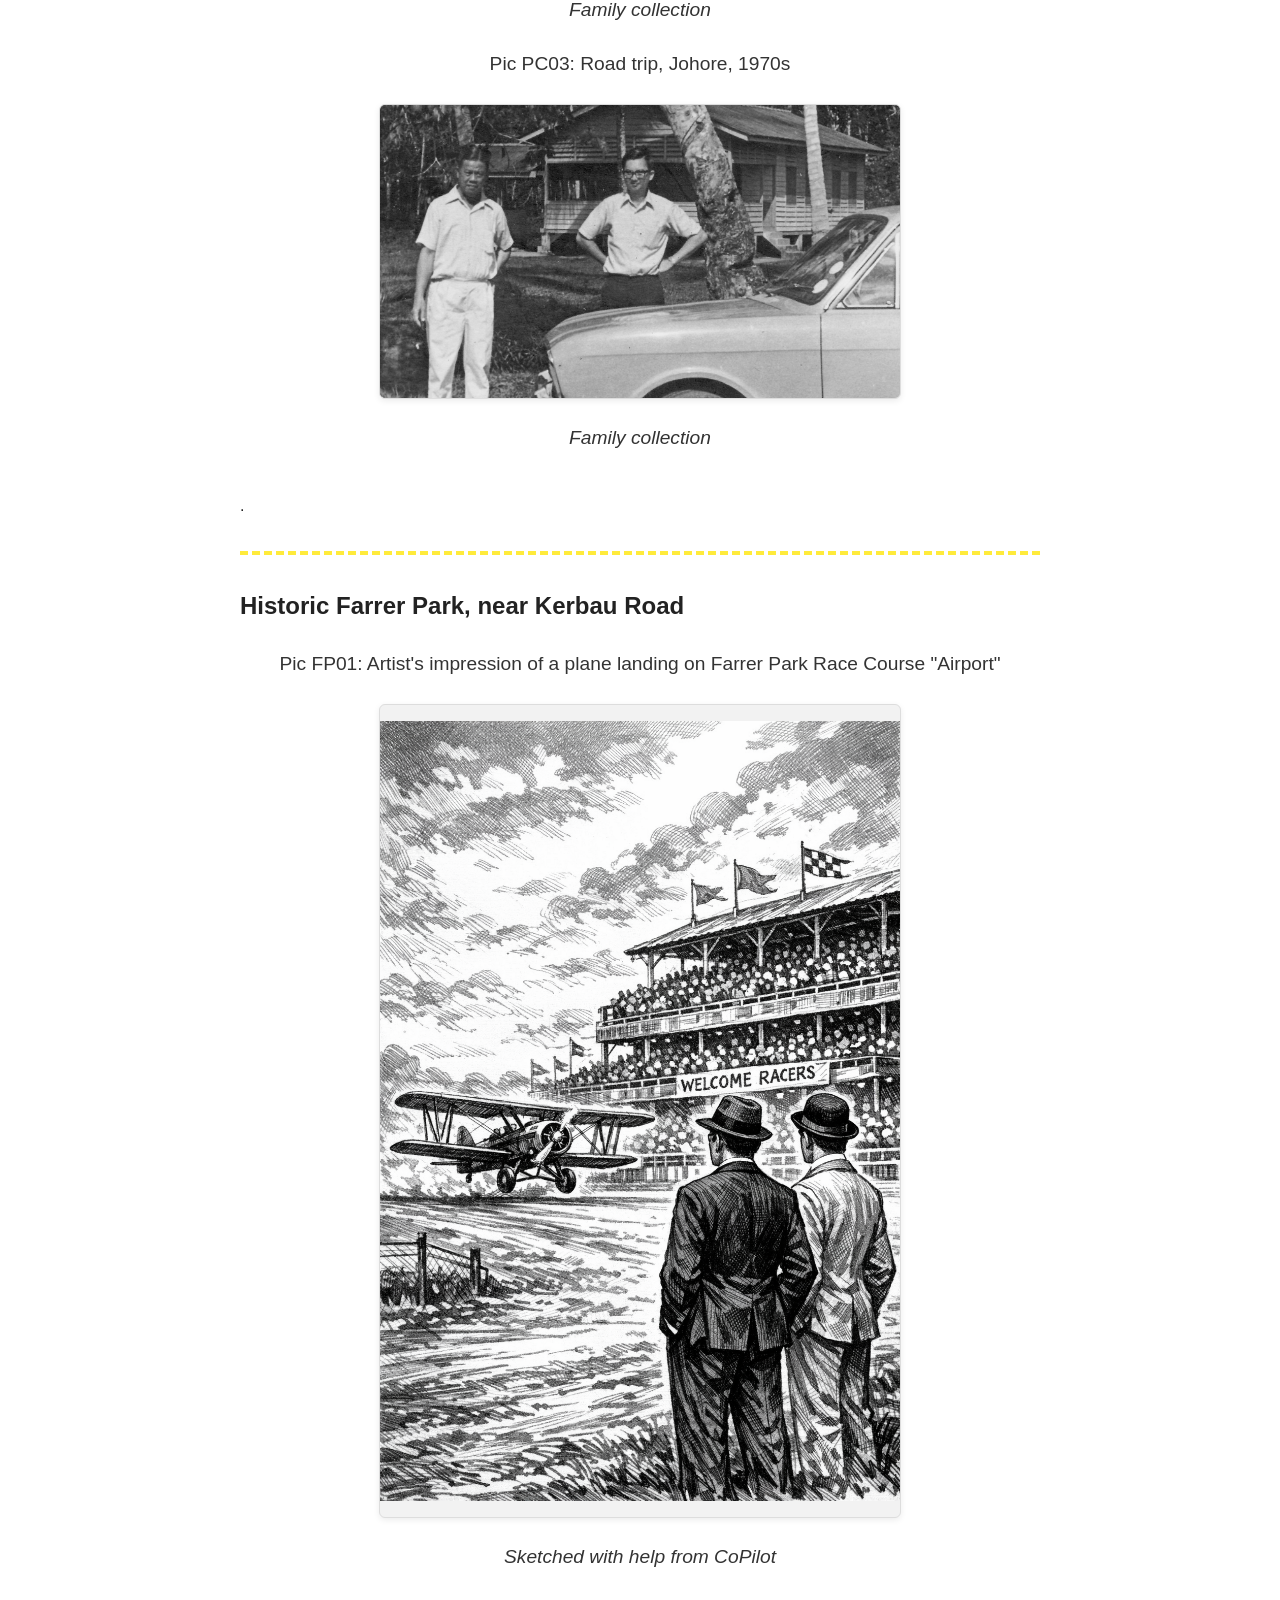
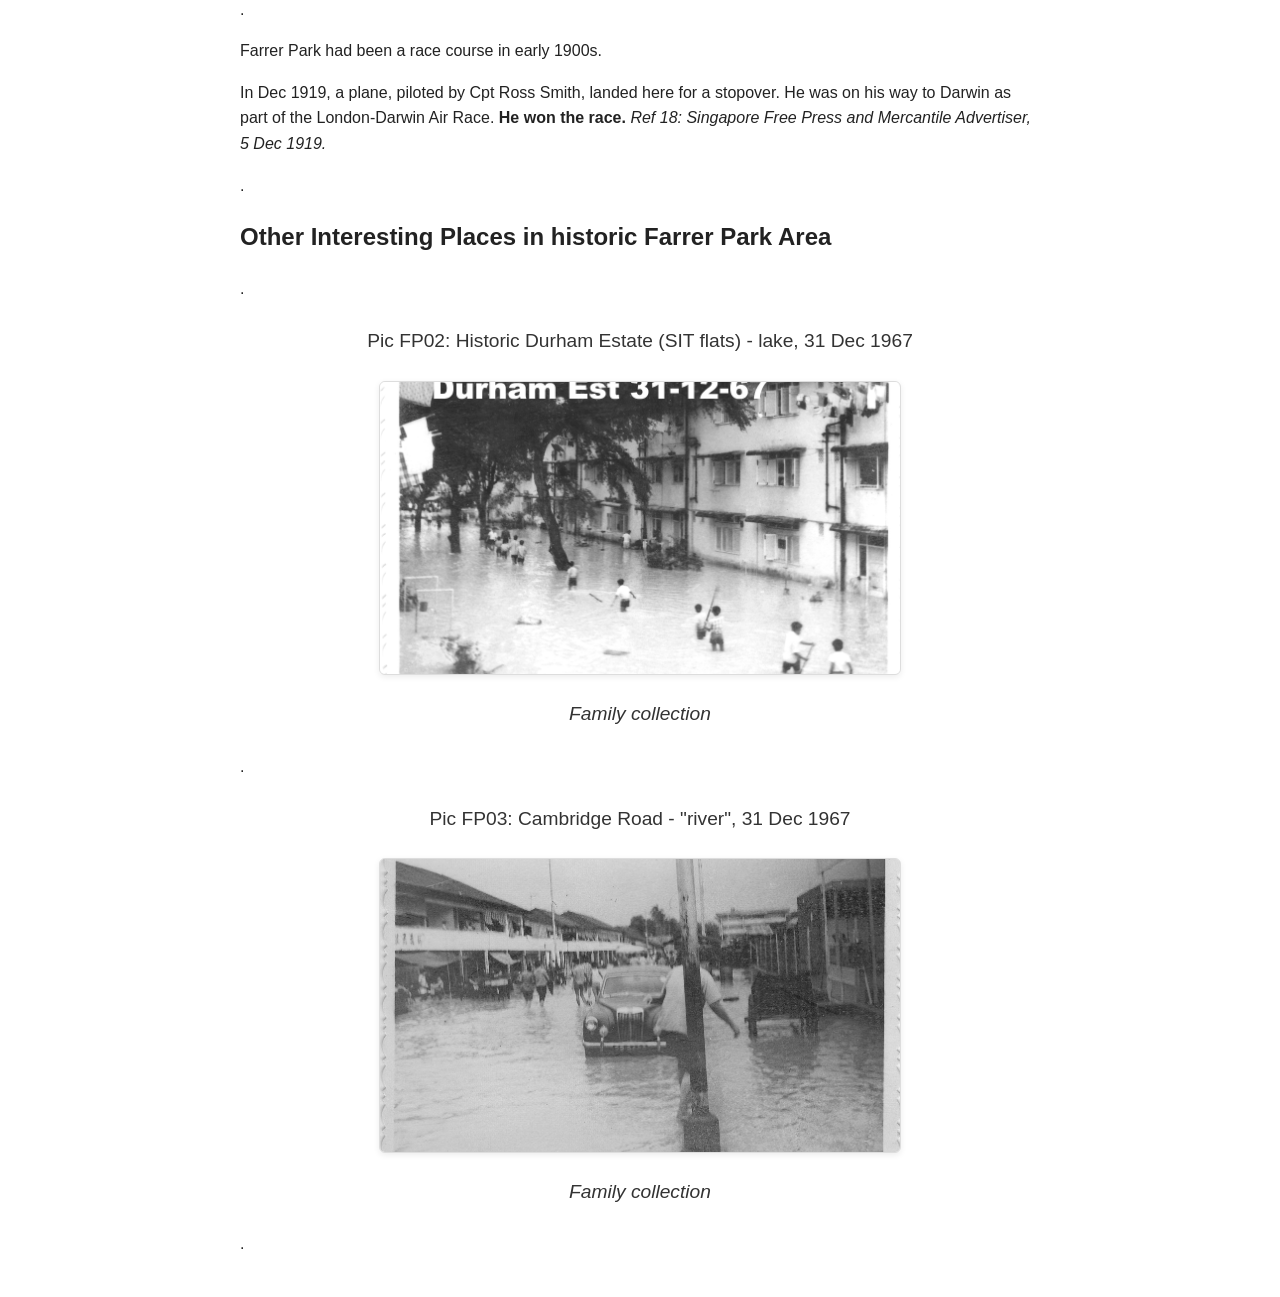
==== commit 26a0ab8a: "Add files via upload Signed-off-by: SgHist78 <tehn7368@gmail.com>" ====
--- a/index.html
+++ b/index.html
@@ -66,8 +66,7 @@
 </head>
 
 </body>
-<p><strong> Draft <br>
-        Release Date: 28 Mar 2026</strong><br></p>
+<p><strong>Release Date: 02 Apr 2026</strong><br></p>
 
 
   <h1>The House of Tan Tang Niah</h1>
@@ -77,7 +76,7 @@
       Pic TT01: House of Tan Tang Niah, 37 Kerbau Road, Little India. 
     </figcaption>
     <div class="img-frame">
-      <img src="KerbauRd.png" alt="House of Tan Tang Niah" >
+      <img src="KerbauRd5.png" alt="House of Tan Tang Niah" >
     </div>
     <figcaption class="caption-large">
       <em>Family Collection, restored with help from CoPilot</em>
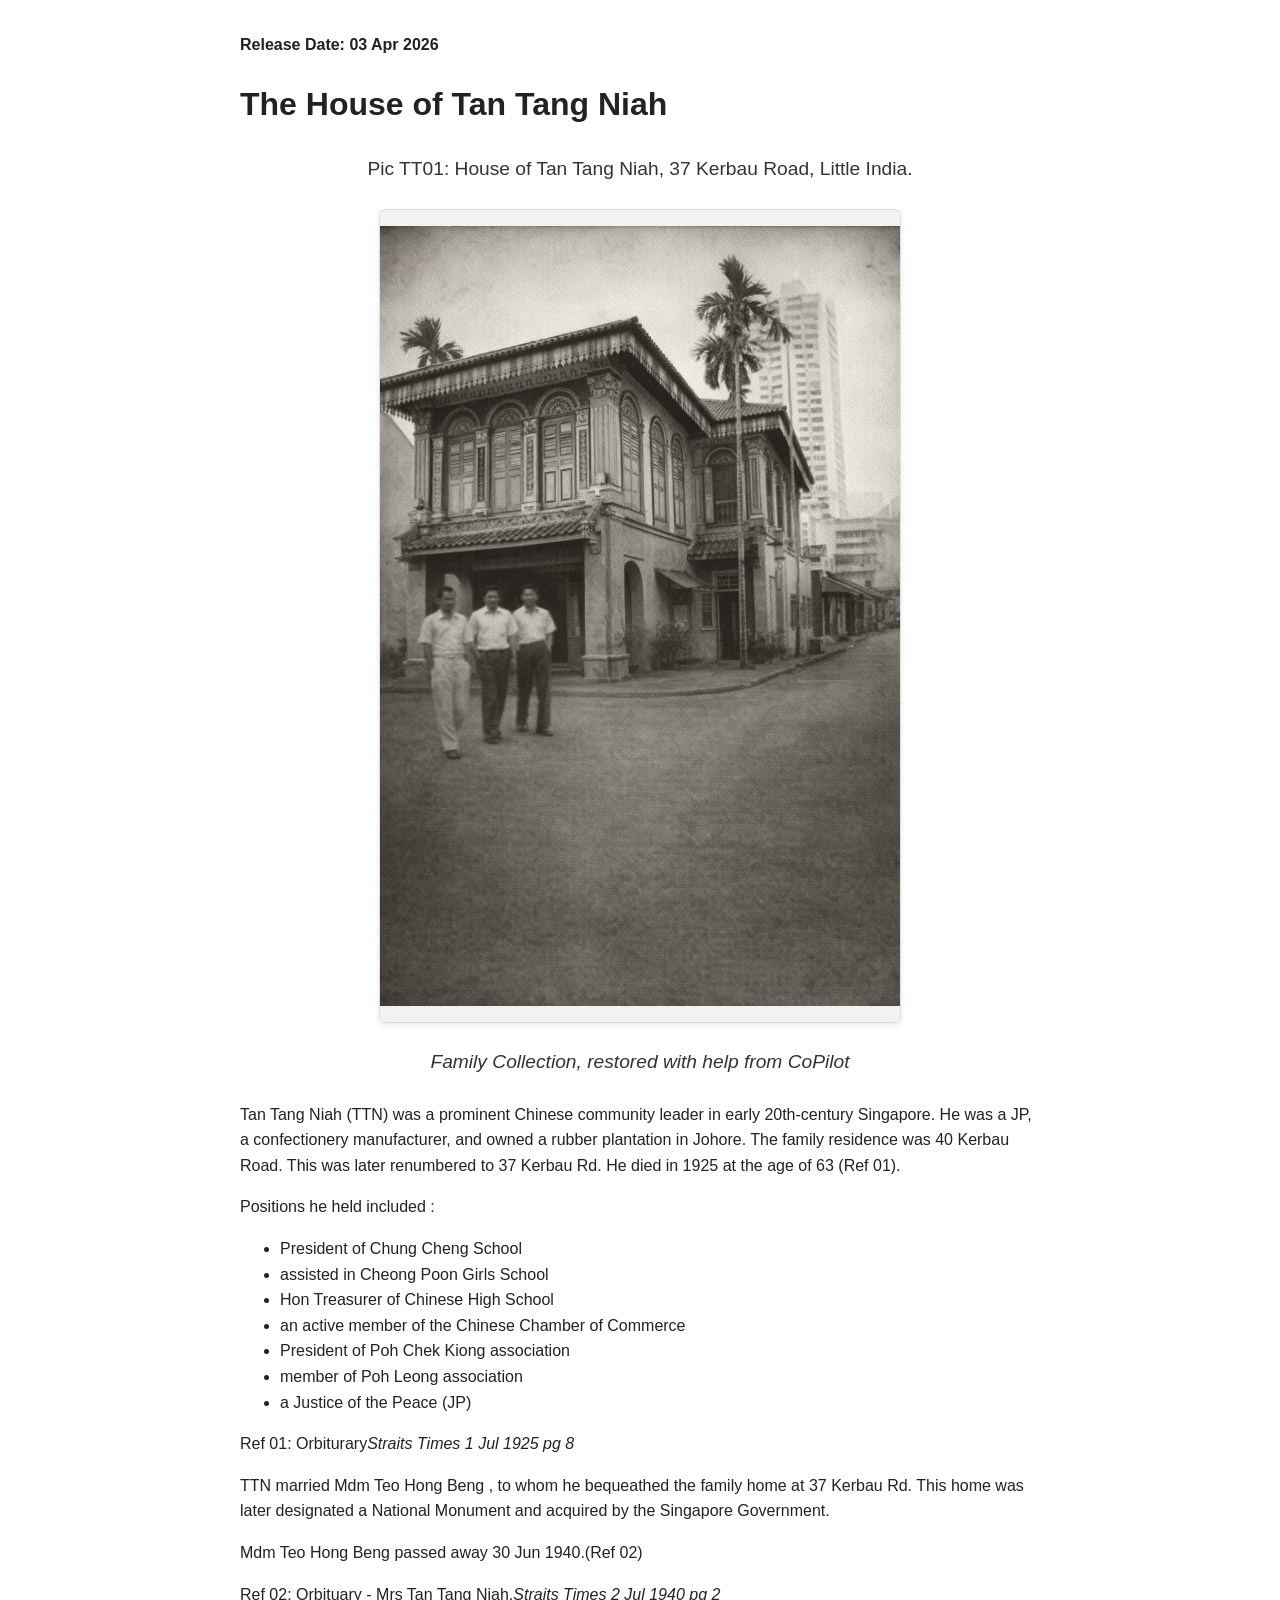
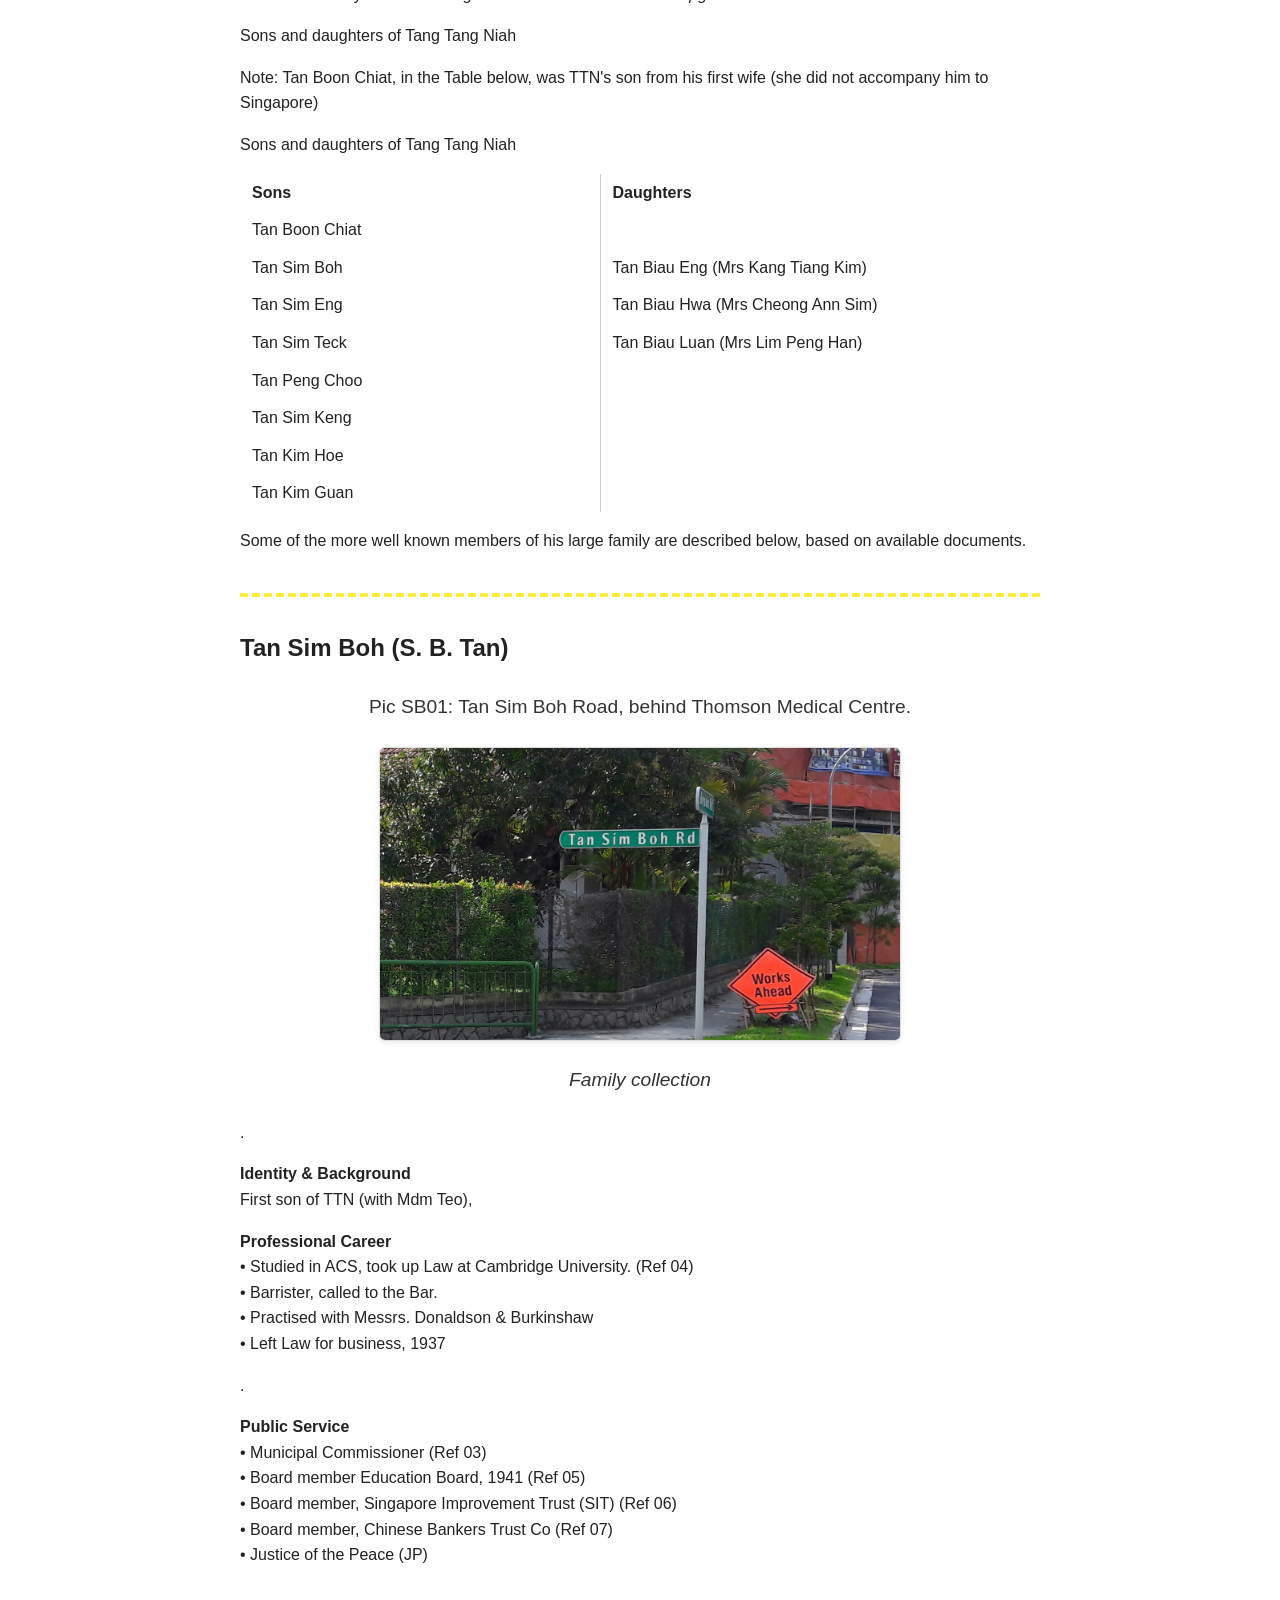
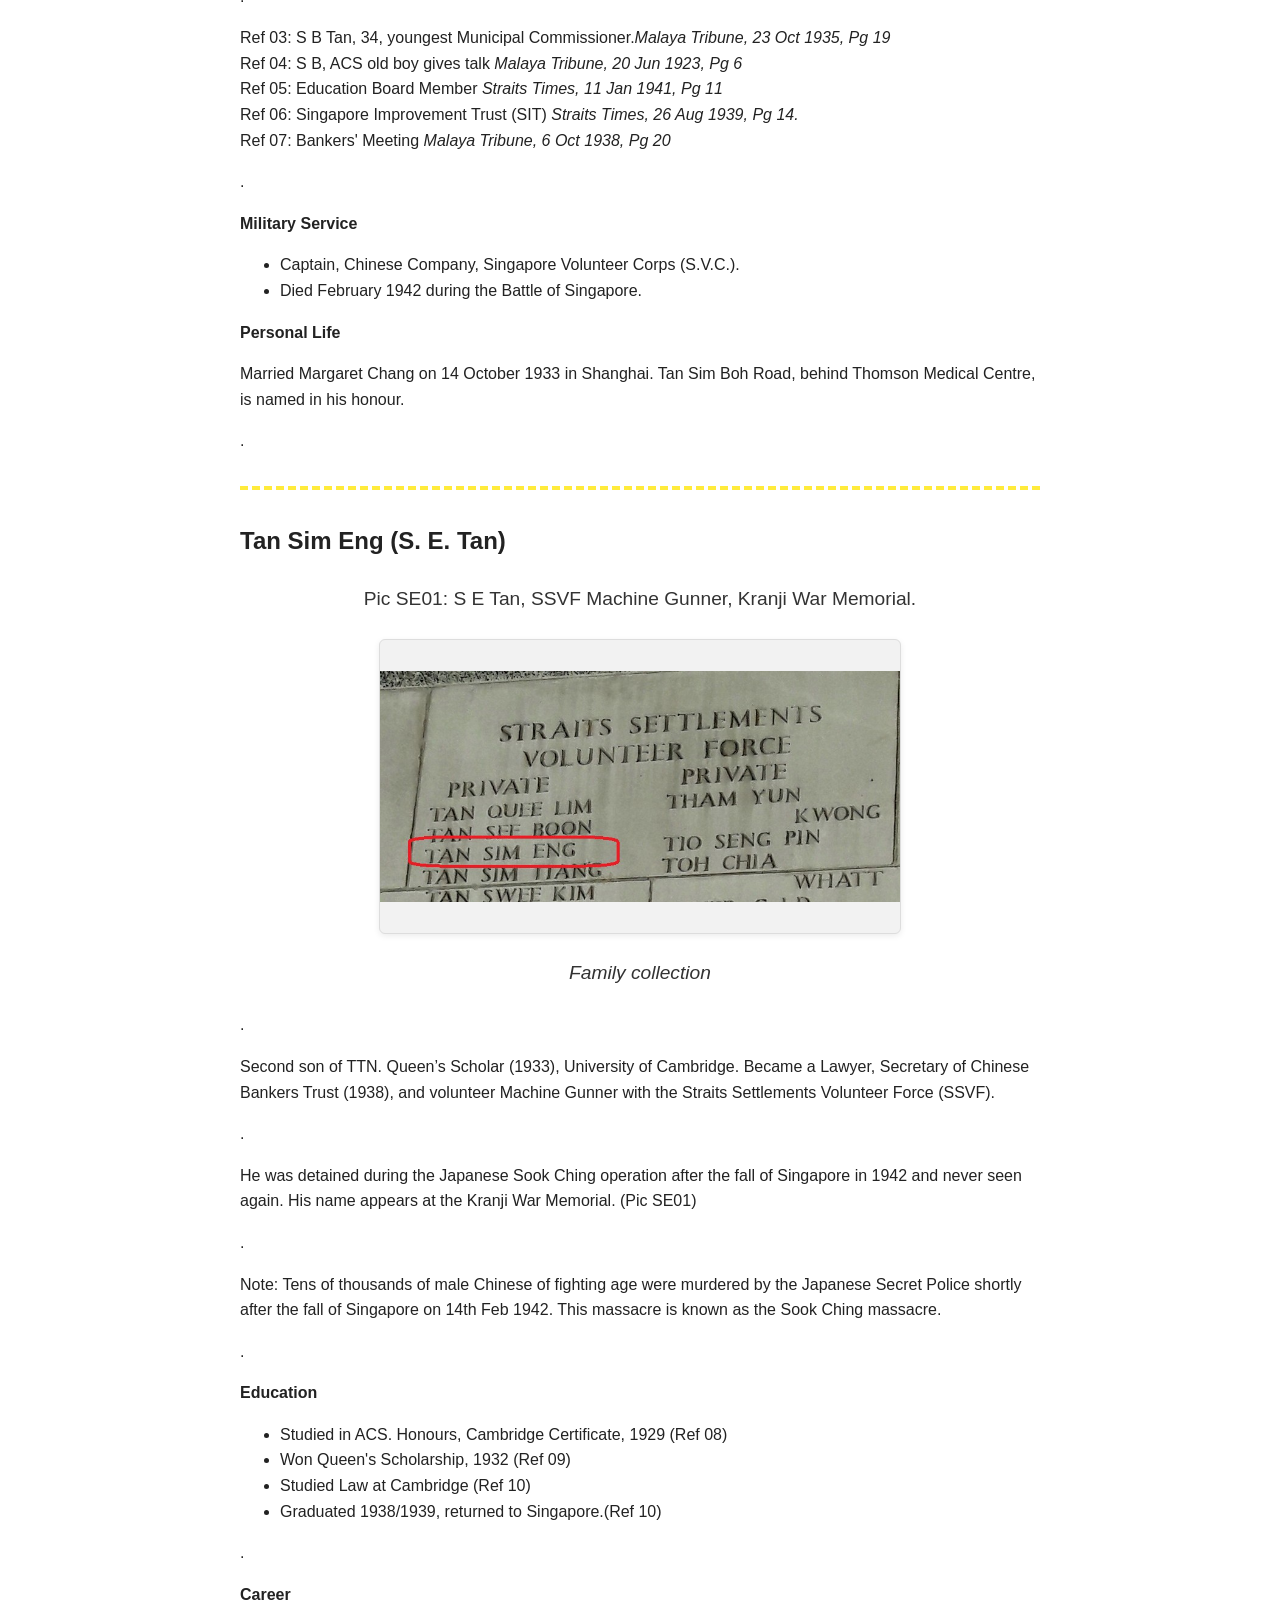
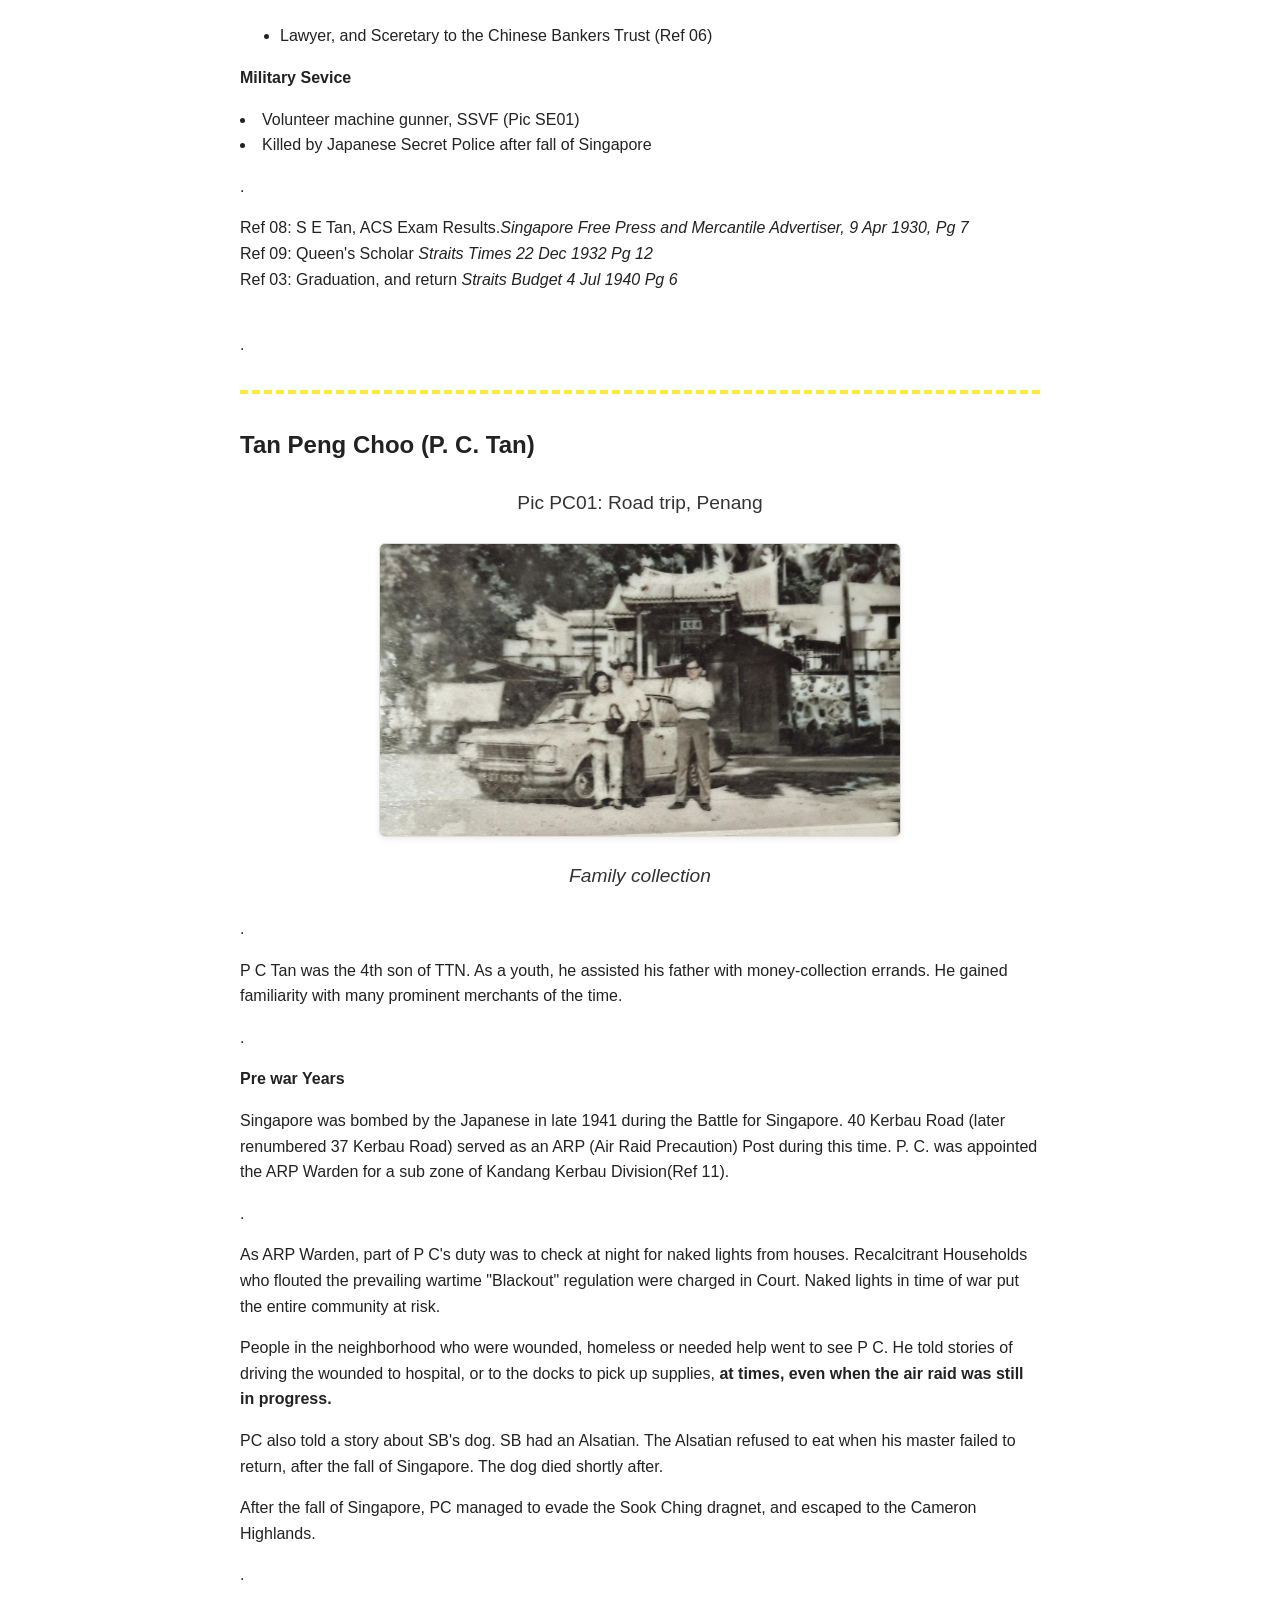
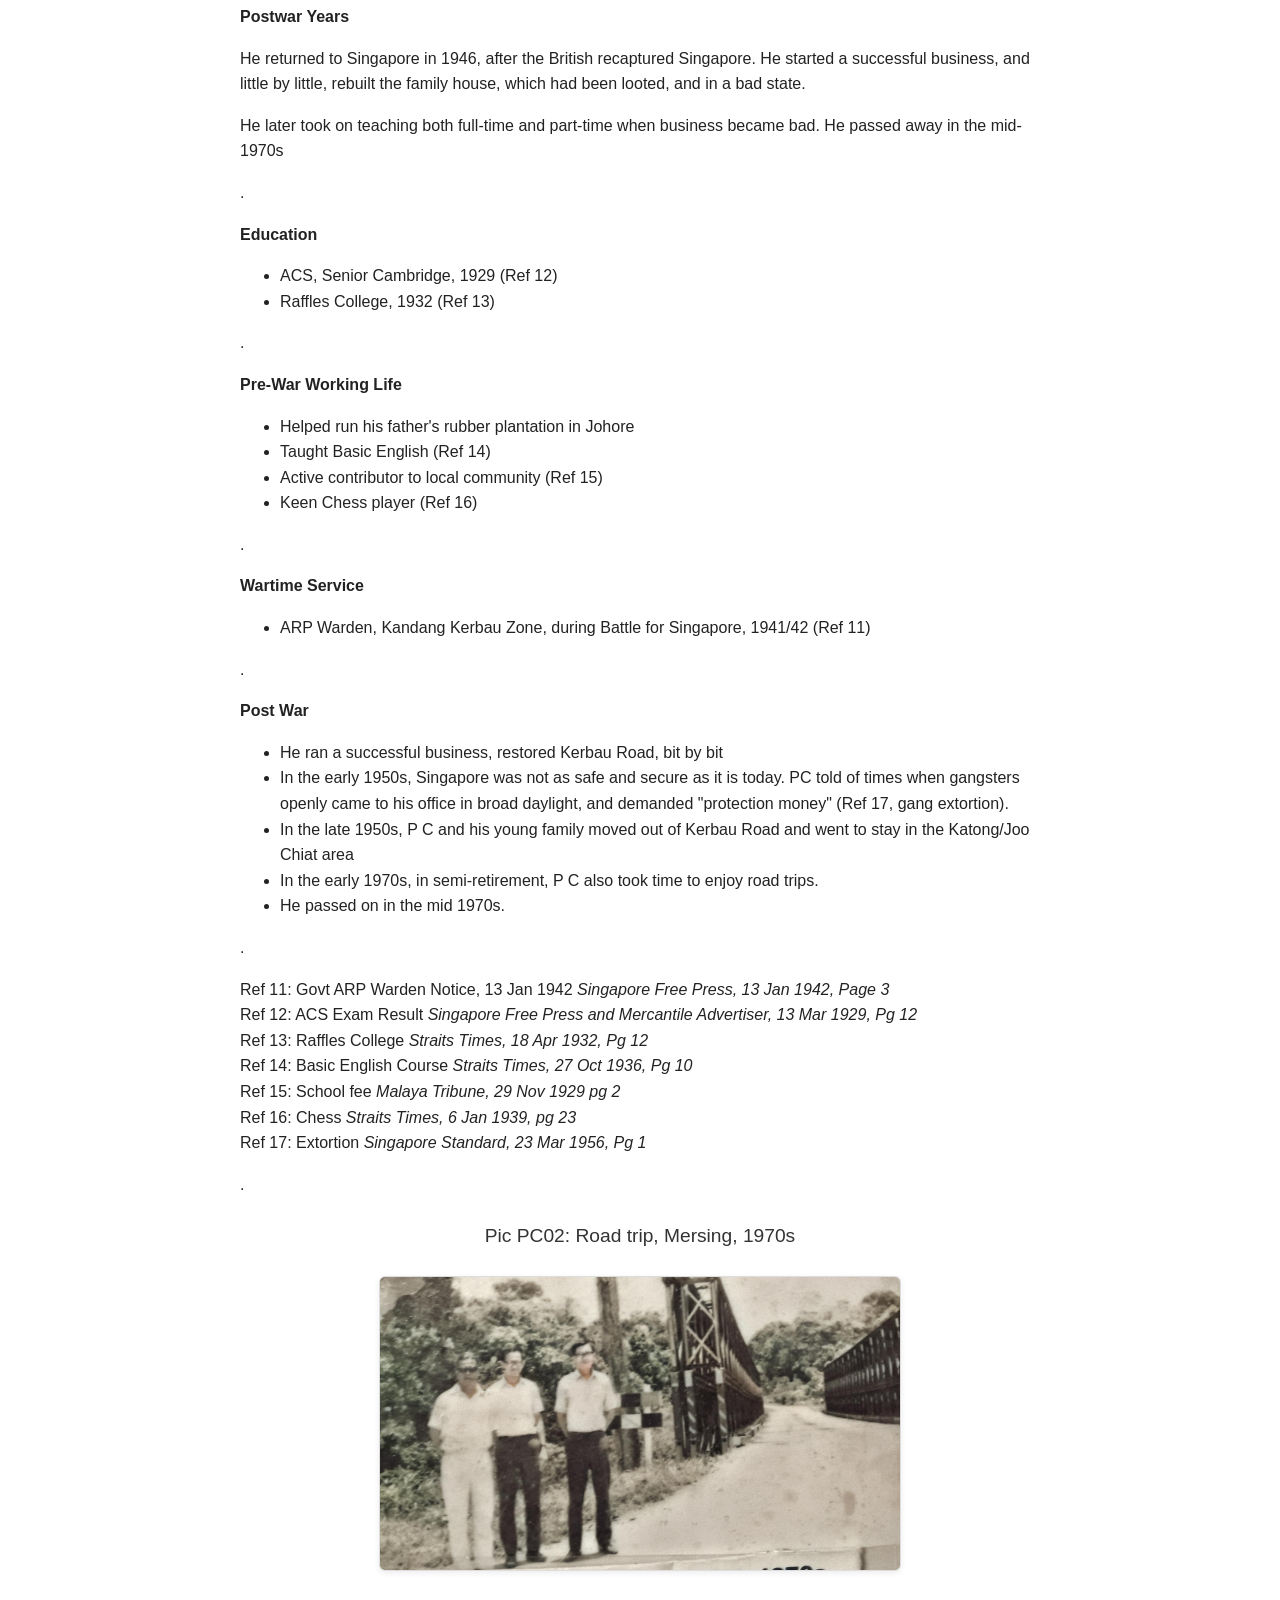
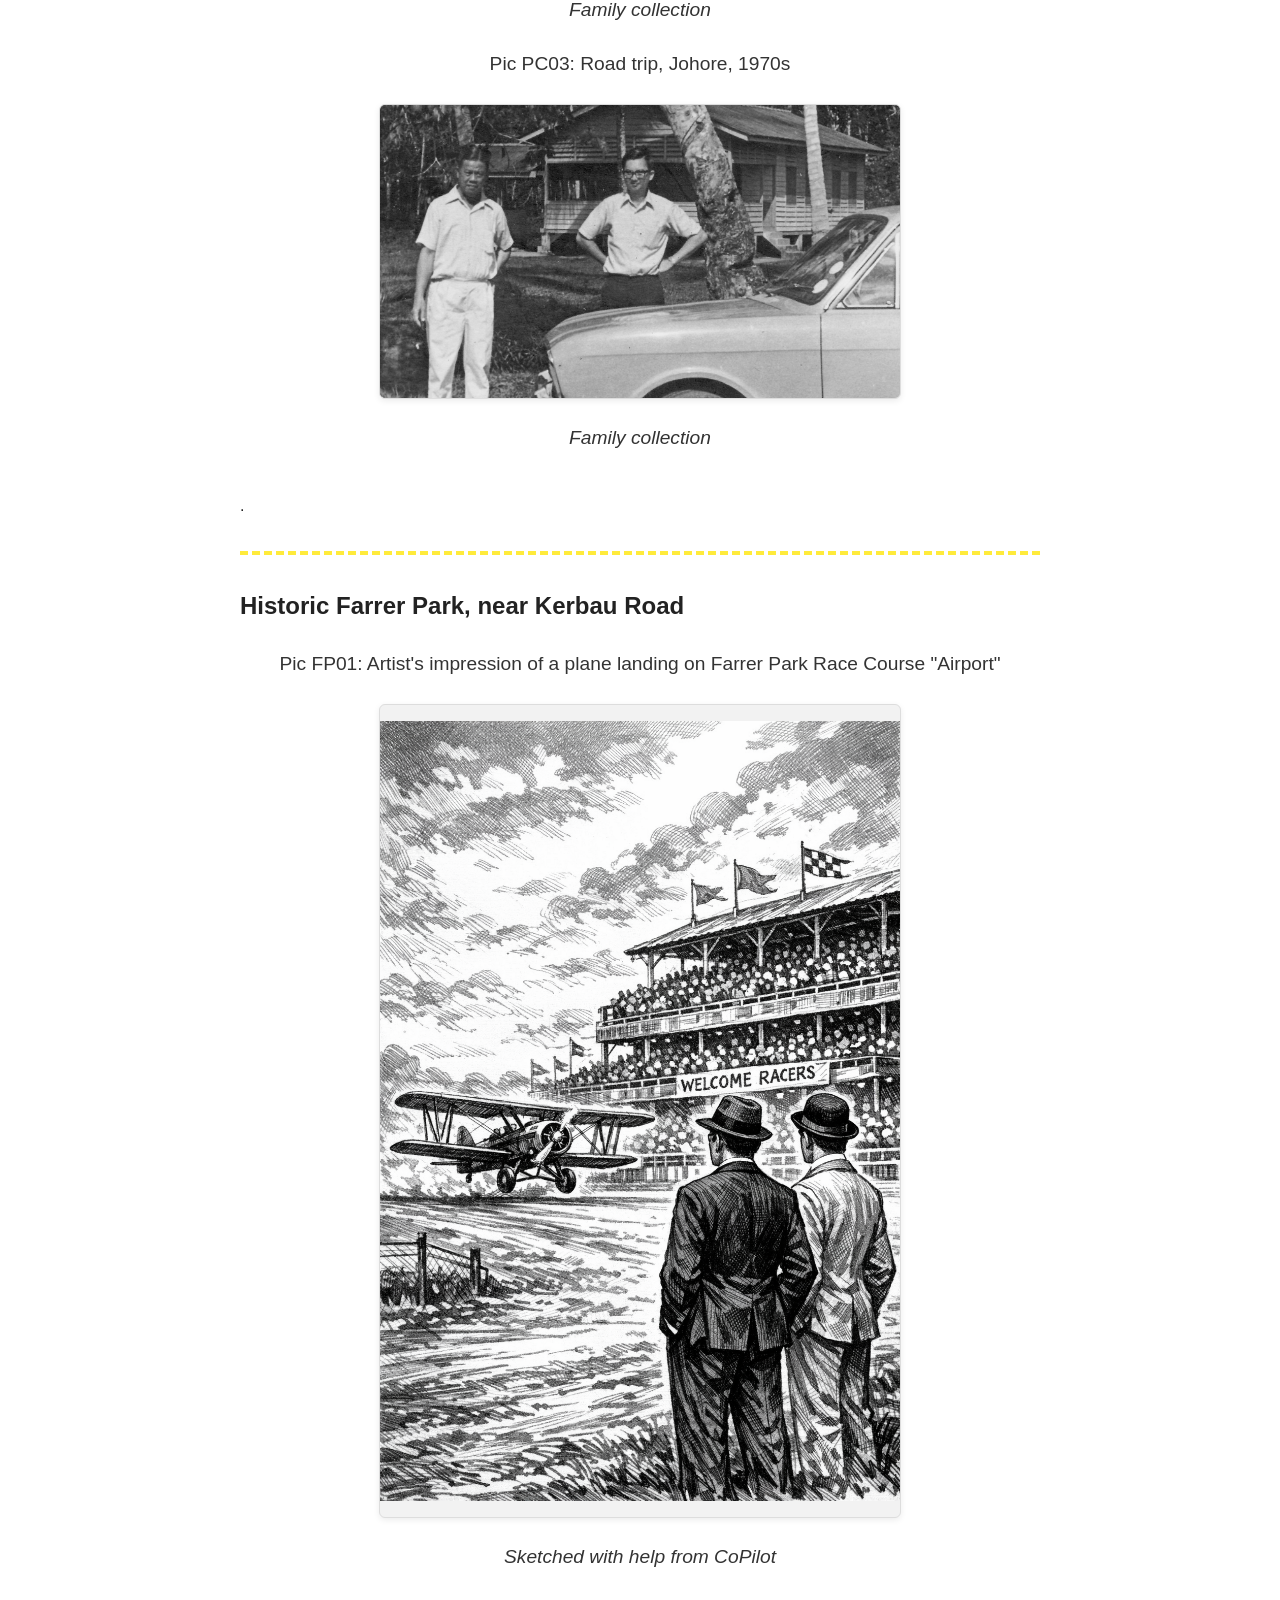
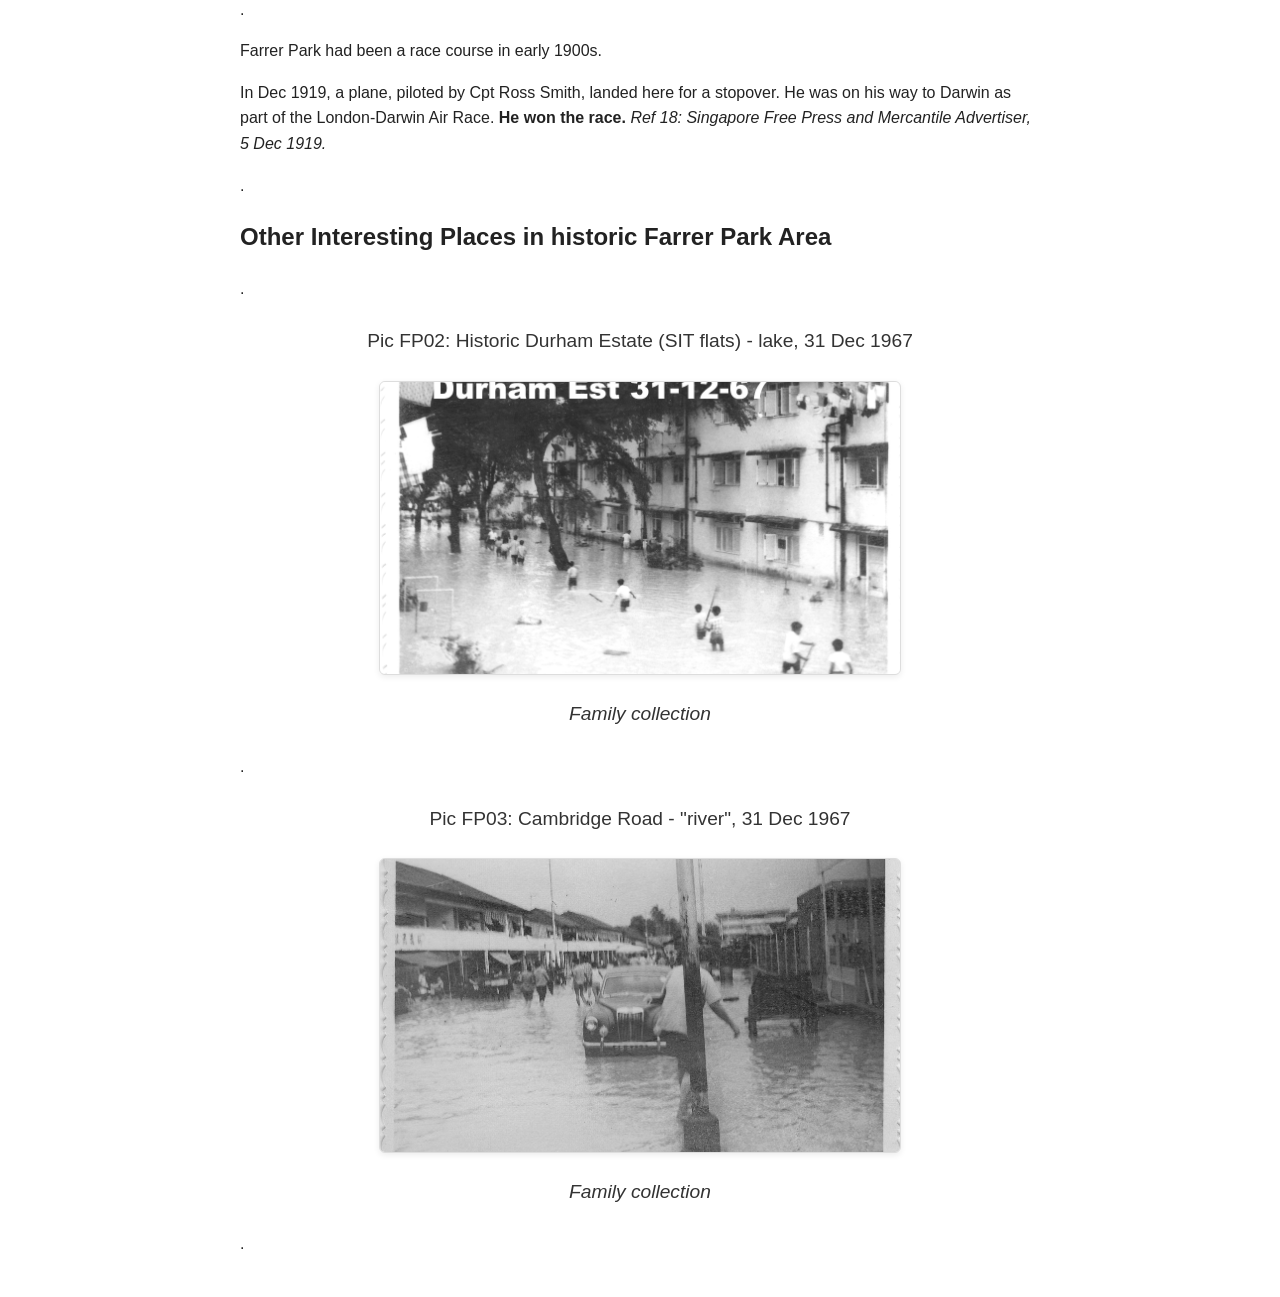
==== commit 0da64077: "Add files via upload Signed-off-by: SgHist78 <tehn7368@gmail.com>" ====
--- a/index.html
+++ b/index.html
@@ -66,7 +66,7 @@
 </head>
 
 </body>
-<p><strong>Release Date: 02 Apr 2026</strong><br></p>
+<p><strong>Release Date: 03 Apr 2026</strong><br></p>
 
 
   <h1>The House of Tan Tang Niah</h1>
@@ -76,7 +76,7 @@
       Pic TT01: House of Tan Tang Niah, 37 Kerbau Road, Little India. 
     </figcaption>
     <div class="img-frame">
-      <img src="KerbauRd5.png" alt="House of Tan Tang Niah" >
+      <img src="img1/KerbauRd5.png" alt="House of Tan Tang Niah" >
     </div>
     <figcaption class="caption-large">
       <em>Family Collection, restored with help from CoPilot</em>
@@ -131,7 +131,7 @@
         Pic SB01: Tan Sim Boh Road, behind Thomson Medical Centre. 
       </figcaption>
       <div class="img-frame">
-        <img src="tsbRd.jpg" alt="Tan Sim Boh" >
+        <img src="img1/tsbRd.jpg" alt="Tan Sim Boh" >
       </div>
       <figcaption class="caption-large">
         <em>Family collection</em>
@@ -180,7 +180,7 @@
         Pic SE01: S E Tan, SSVF Machine Gunner, Kranji War Memorial. 
       </figcaption>
       <div class="img-frame">
-        <img src="SE1.jpg" alt="Tan Sim Eng" >
+        <img src="img1/SE1.jpg" alt="Tan Sim Eng" >
       </div>
       <figcaption class="caption-large">
         <em>Family collection</em>
@@ -231,7 +231,7 @@
         Pic PC01: Road trip, Penang
       </figcaption>
       <div class="img-frame">
-        <img src="kekloksi.jpg" alt="P. C. Tan">
+        <img src="img1/kekloksi.jpg" alt="P. C. Tan">
       </div>
       <figcaption class="caption-large">
         <em>Family collection</em>
@@ -296,7 +296,7 @@
       </figcaption>
 
       <div class="img-frame">
-        <img src="Pontoon.jpg" alt="Pontoon Bridge on the road to Mersing">
+        <img src="img1/Pontoon.jpg" alt="Pontoon Bridge on the road to Mersing">
       </div>
       <figcaption class="caption-large">
         <em>Family collection</em>
@@ -309,7 +309,7 @@
       </figcaption>
 
       <div class="img-frame">
-        <img src="johore.jpg" alt="House on the road to Mersing">
+        <img src="img1/johore.jpg" alt="House on the road to Mersing">
       </div>
       <figcaption class="caption-large">
         <em>Family collection</em>
@@ -329,7 +329,7 @@
         Pic FP01: Artist's impression of a plane landing on Farrer Park Race Course "Airport"
       </figcaption>
       <div class="img-frame">
-        <img src="biplane.png" alt="Biplane landing at Farrer Park">
+        <img src="img1/biplane.png" alt="Biplane landing at Farrer Park">
       </div>
       <figcaption class="caption-large">
         <em>Sketched with help from CoPilot</em>
@@ -348,7 +348,7 @@
       </figcaption>
 
       <div class="img-frame">
-        <img src="DurEstFlood.jpg" alt="Flood at Old Durham Estate, 31 Dec 1967">
+        <img src="img1/DurEstFlood.jpg" alt="Flood at Old Durham Estate, 31 Dec 1967">
       </div>
       <figcaption class="caption-large">
         <em>Family collection</em>
@@ -362,7 +362,7 @@
       </figcaption>
 
       <div class="img-frame">
-        <img src="CambridgeRd.jpg" alt="Flood at Cambridge Road, 31 Dec 1967">
+        <img src="img1/CambridgeRd.jpg" alt="Flood at Cambridge Road, 31 Dec 1967">
       </div>
       <figcaption class="caption-large">
         <em>Family collection</em>
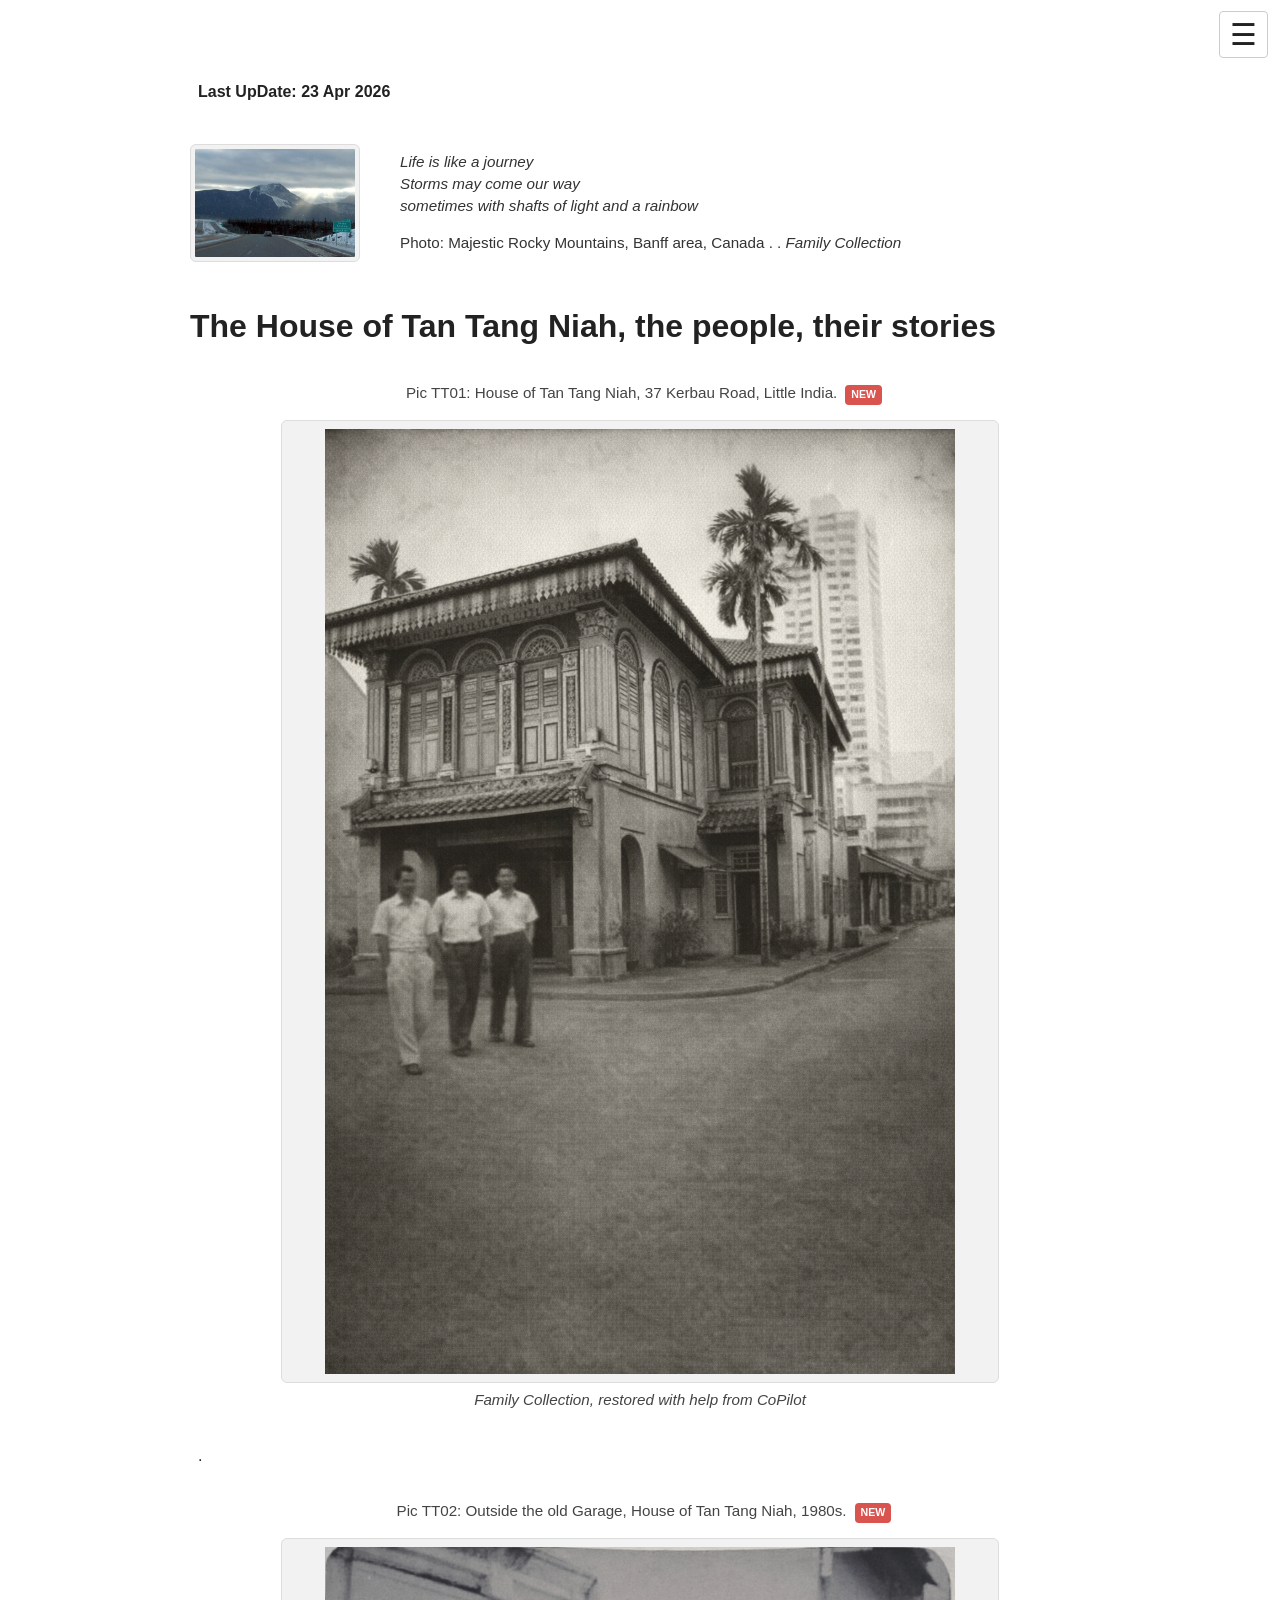
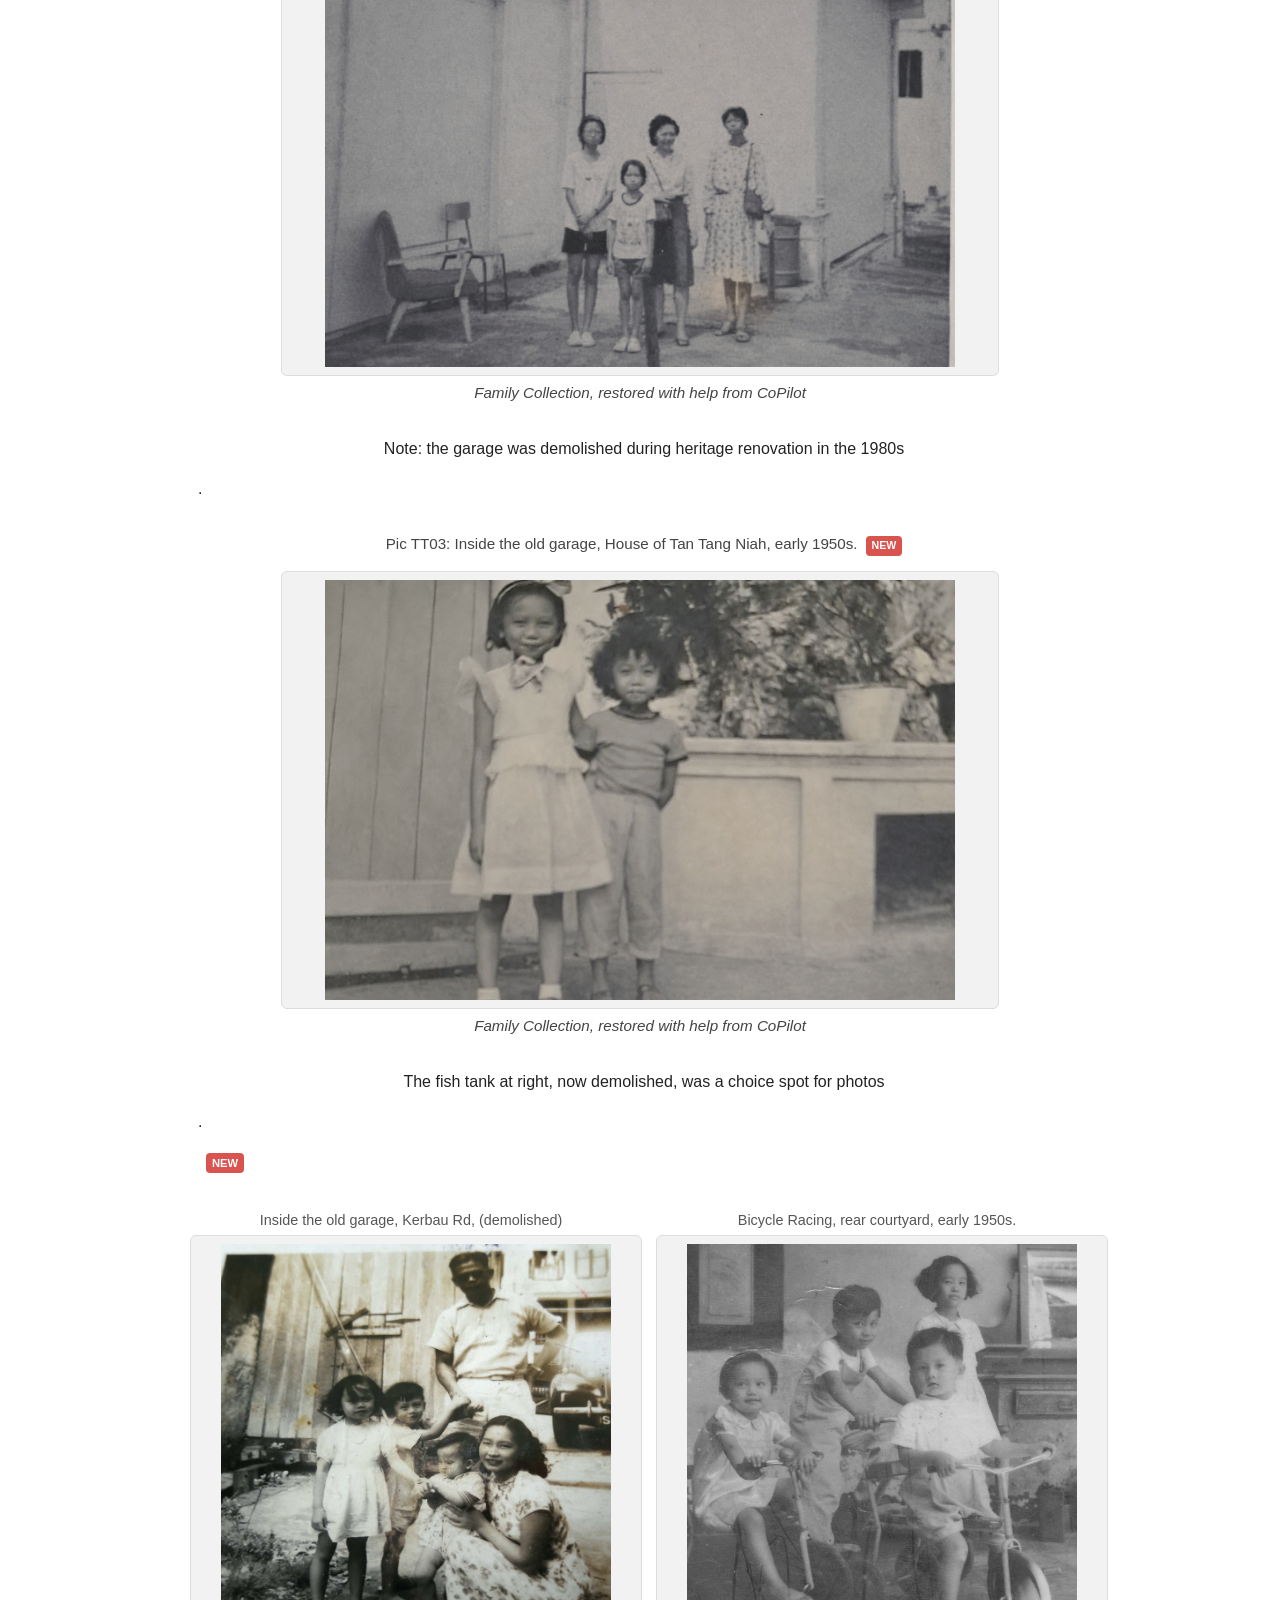
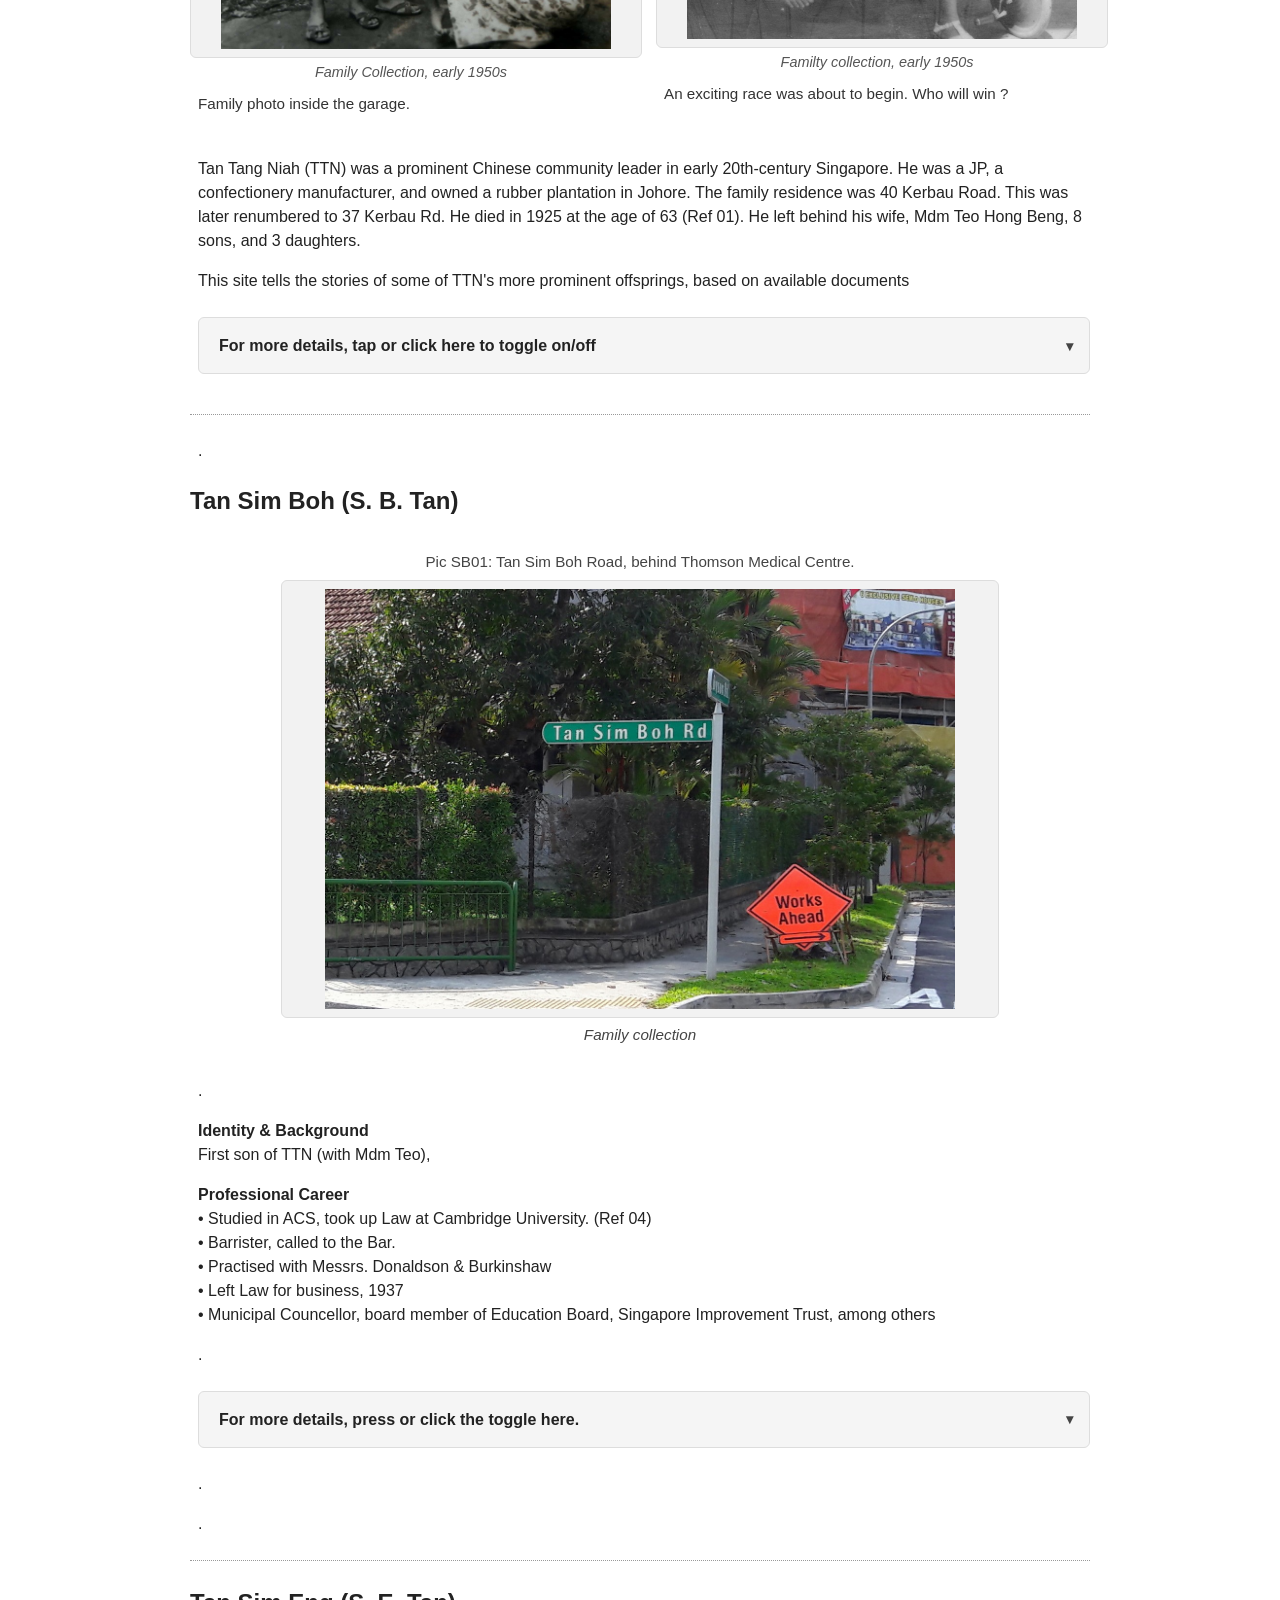
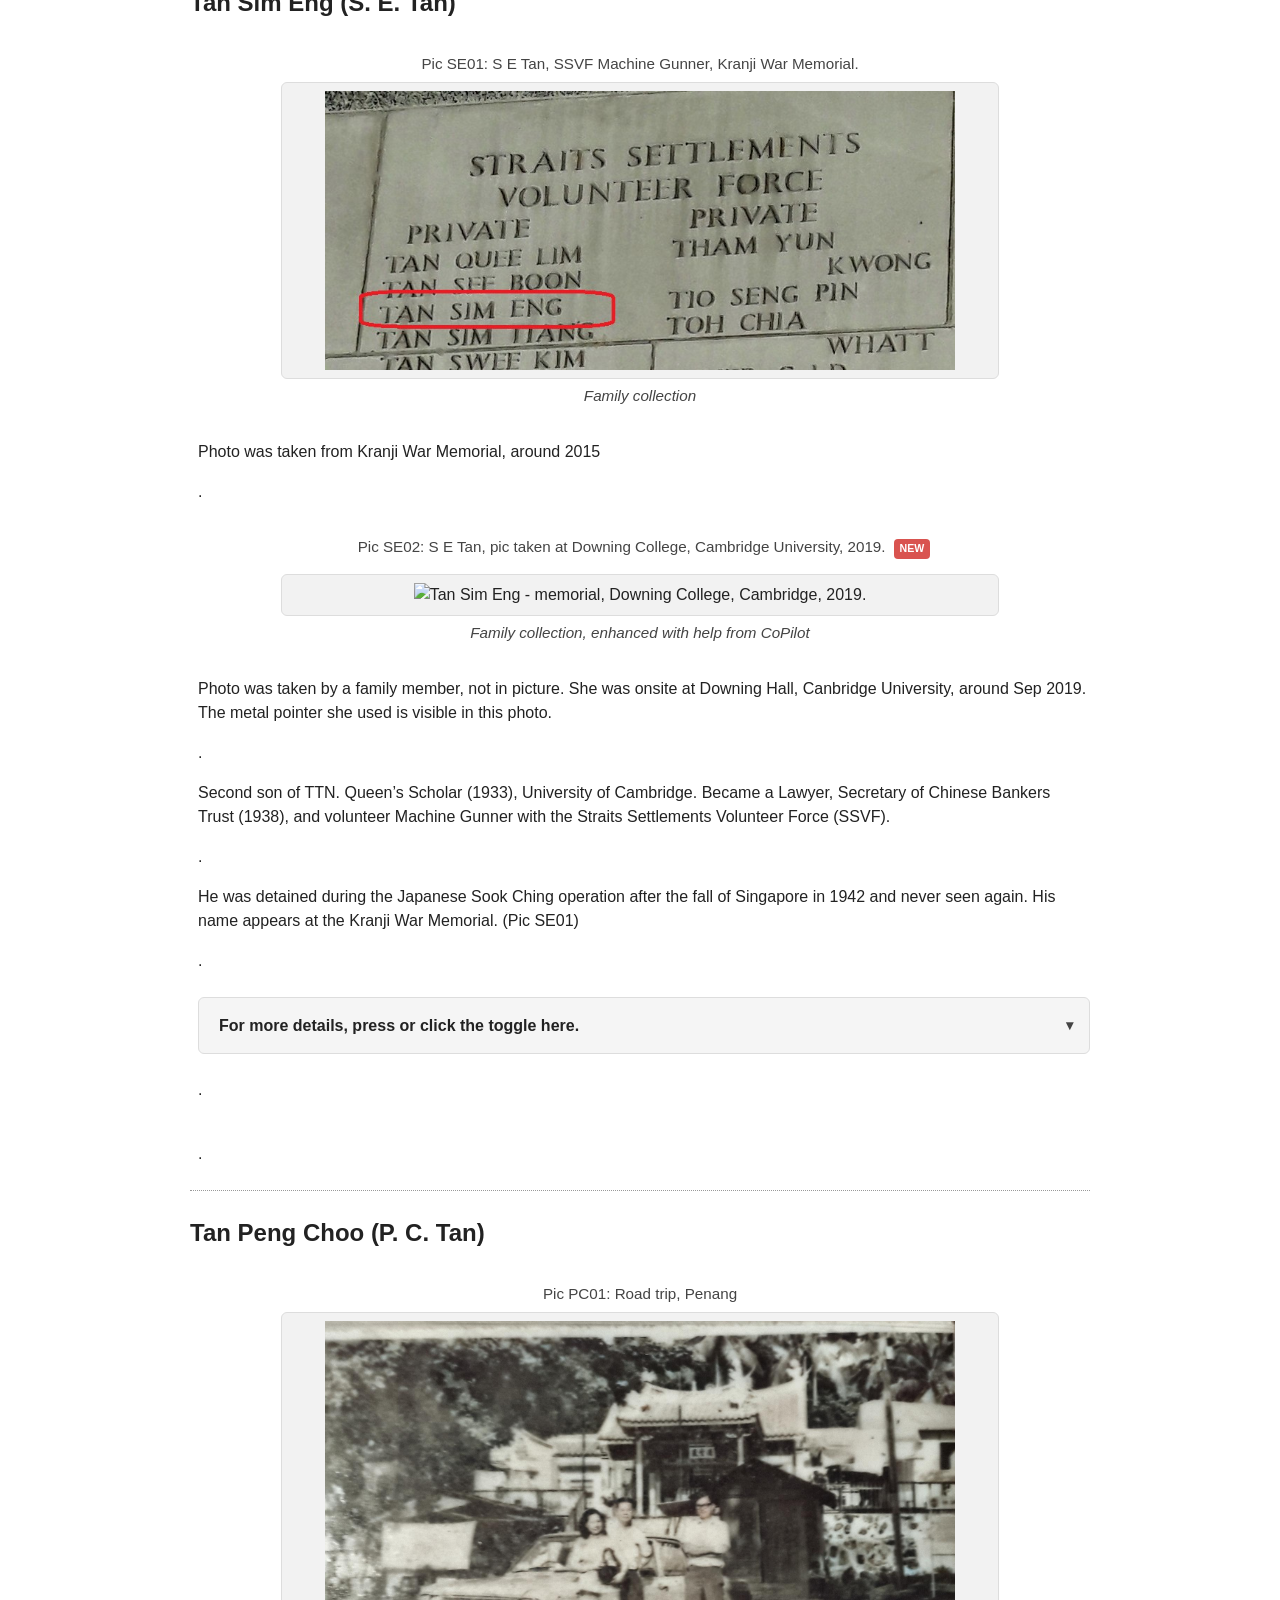
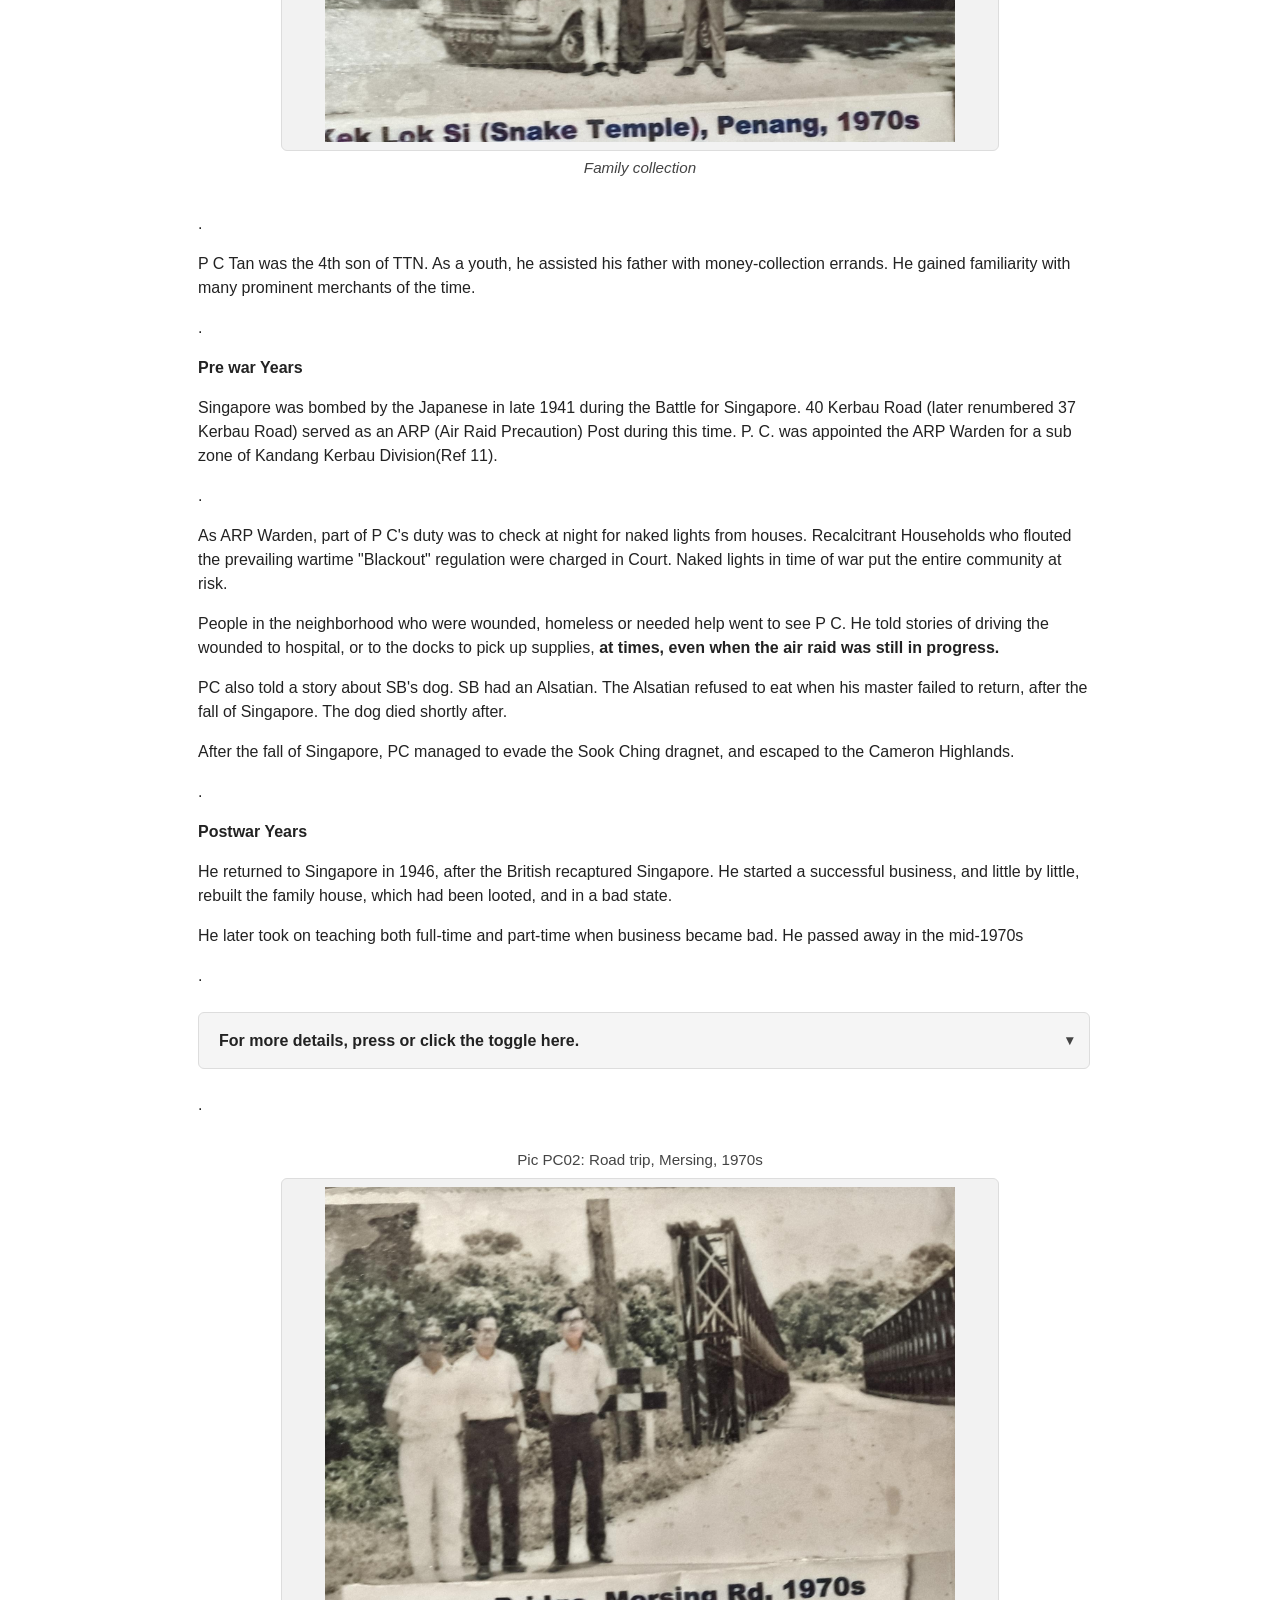
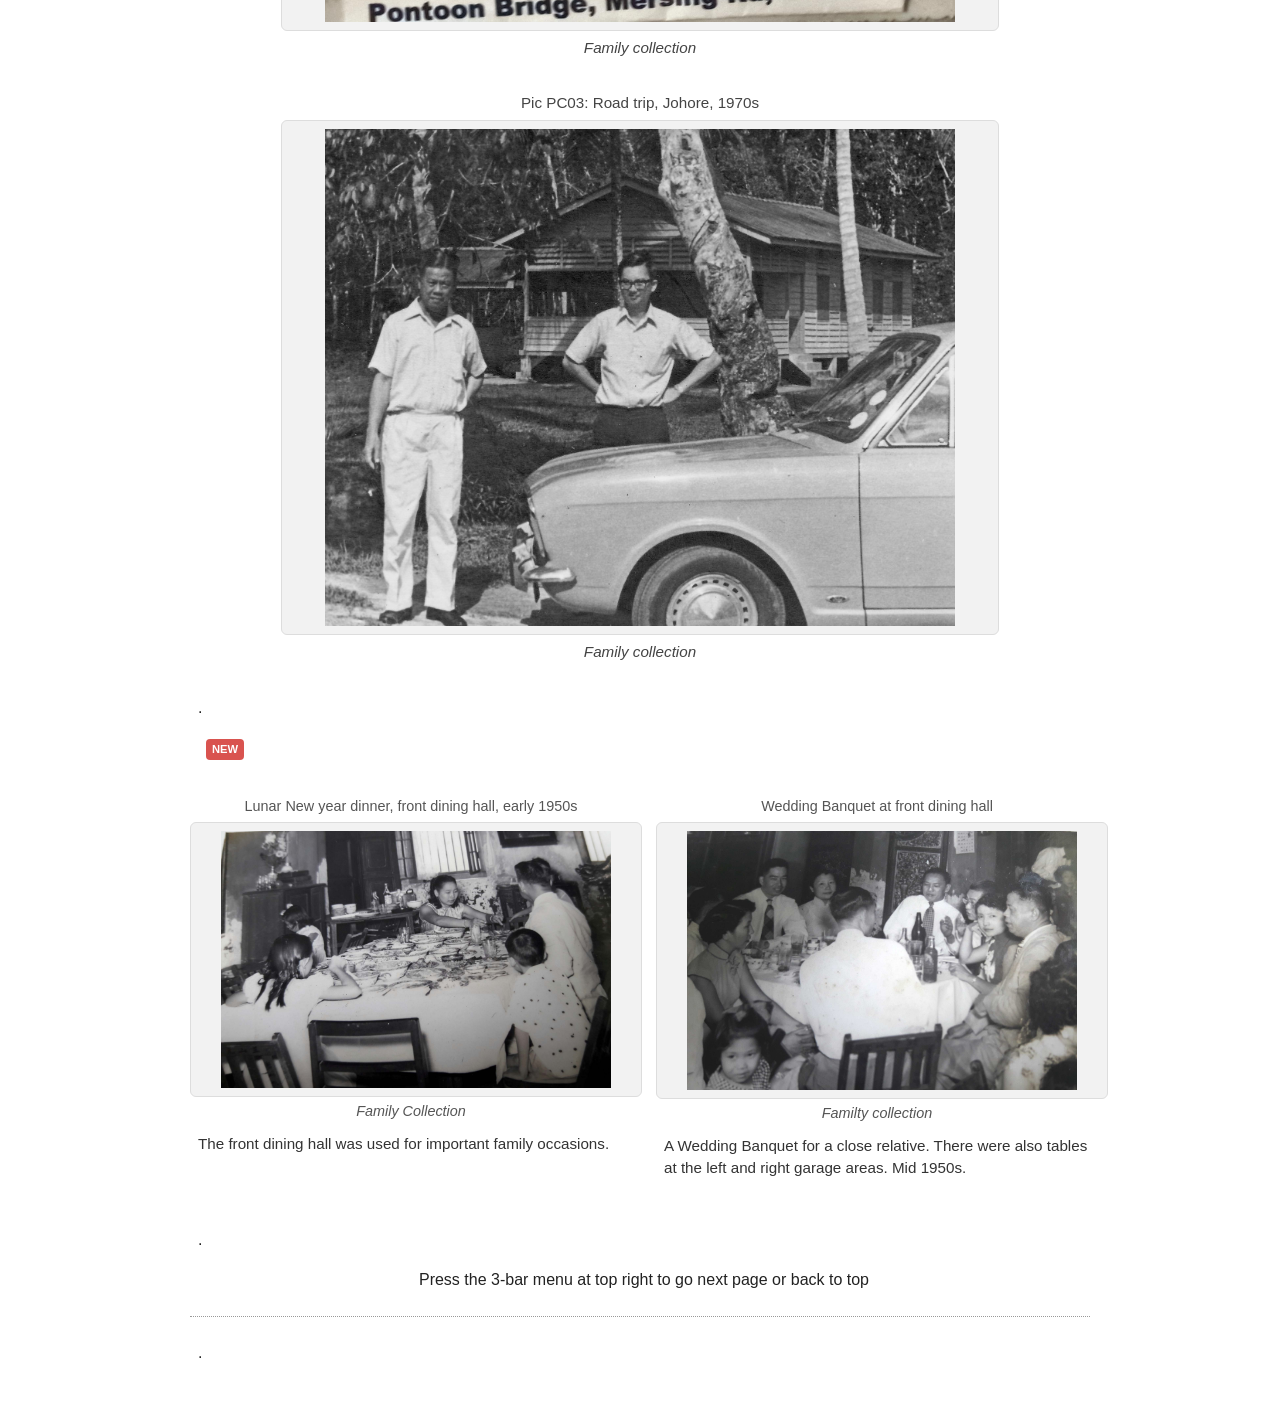
==== commit d32cc207: "Add files via upload Signed-off-by: SgHist78 <tehn7368@gmail.com>" ====
--- a/index.html
+++ b/index.html
@@ -7,7 +7,7 @@
       content="
         default-src 'self';
         script-src 'self';
-        style-src 'self';
+        style-src 'self' 'unsafe-inline' blob:;
         img-src 'self';
         object-src 'none';
         base-uri 'self';
@@ -16,18 +16,18 @@
   <meta http-equiv="X-Content-Type-Options" content="nosniff">
   <meta http-equiv="Referrer-Policy" content="no-referrer">
   <meta http-equiv="Permissions-Policy" content="geolocation=(), microphone=(), camera=()">
-<head>
+
   <meta charset="UTF-8">
   <meta name="viewport" content="width=device-width, initial-scale=1">
 
-  <title>TTN78 – Tan Family Historical Archive</title>
-
-  <meta name="description" content="A historical and photographic archive documenting the Tan family’s heritage, featuring rare images, locations, and early Singapore history.">
+  <title>TTN78 – Tan Family, People, Places, Stories Archive</title>
+
+  <meta name="description" content="A historical and photographic archive documenting the Tan family’s stories, featuring rare images, locations, and Singapore history.">
 
   <link rel="canonical" href="https://SgHist78.github.io/ttn78/">
 
   <!-- Open Graph -->
-  <meta property="og:title" content="TTN78 – Tan Family Historical Archive">
+  <meta property="og:title" content="TTN78 – Tan Family, the People, Places and Stories Archive">
   <meta property="og:description" content="A curated archive of Tan family history, early Singapore photographs, and heritage research.">
   <meta property="og:type" content="website">
   <meta property="og:url" content="https://SgHist78.github.io/ttn78/">
@@ -40,7 +40,7 @@
   <meta name="twitter:image" content="https://SgHist78.github.io/ttn78/SE1.jpg">
 
   <!-- Optional favicon -->
-  <!---link rel="icon" href="SE1.jpg"--->
+<!-- link rel="icon" type="image/png" sizes="32x32" href="img1/c-icon.jpg" -->
 
   <!-- Structured Data: WebPage -->
   <script type="application/ld+json">
@@ -48,46 +48,138 @@
     "@context": "https://schema.org",
     "@type": "WebPage",
     "name": "TTN78 – Tan Family Historical Archive",
-    "description": "A historical and photographic archive documenting the Tan family’s heritage, featuring rare images, locations, and early Singapore history.",
+    "description": "A historical and photographic archive documenting the Tan family’s stories, featuring rare images, locations, and Singapore history.",
     "url": "https://SgHist78.github.io/ttn78/",
-    "image": "https://SgHist78.github.io/ttn78/SE1.jpg"
+    "image": "https://SgHist78.github.io/ttn78/img1/SE-Downing-3.png"
   }
   </script>
 
 
-  <title>The House of Tan Tang Niah</title>
+  <title>The House of Tan Tang Niah, the people, their stories</title>
   <meta name="viewport" content="width=device-width, initial-scale=1">
 
   <!-- Externalised CSS -->
   <link rel="stylesheet" href="style.css">
+  
 
   <!-- Externalised JS -->
   <script src="Script.js" defer></script>
 </head>
 
-</body>
-<p><strong>Release Date: 03 Apr 2026</strong><br></p>
-
-
-  <h1>The House of Tan Tang Niah</h1>
-
-  <figure class="figure-block">
-    <figcaption class="caption-large">
-      Pic TT01: House of Tan Tang Niah, 37 Kerbau Road, Little India. 
-    </figcaption>
-    <div class="img-frame">
+<body>
+<div class="hamburger-wrapper fixed-hamburger">
+    <input type="checkbox" id="hamburger-toggle">
+    <label for="hamburger-toggle" class="hamburger-icon">&#9776;</label>
+
+    <div class="hamburger-panel">
+        <a href="index.html">TTN Home Page</a>
+        <a href="story2.html">Farrer Park area and pioneer NS</a>
+    </div>
+</div>
+
+<div class="story-container">
+   <p id="center-text"><strong>Last UpDate: 23 Apr 2026</strong><br></p>
+
+<div class="grid-side-by-side small-image">
+    <img src="img1/c-icon-1.jpg">
+    <div><p><em>Life is like a journey<br>
+            Storms may come our way<br>
+            sometimes with shafts of light and a rainbow</em></p>
+         <p>Photo: Majestic Rocky Mountains, Banff area, Canada . . <em>Family Collection</em></p>
+    </div>  
+</div>
+
+  <h1>The House of Tan Tang Niah, the people, their stories</h1>  
+
+     <figure class="figure-block">
+        <figcaption class="caption-large"><p class="new-item">
+      Pic TT01: House of Tan Tang Niah, 37 Kerbau Road, Little India.</p>
+        </figcaption>
+        <div class="img-frame">
       <img src="img1/KerbauRd5.png" alt="House of Tan Tang Niah" >
-    </div>
-    <figcaption class="caption-large">
+        </div>
+        <figcaption class="caption-large">
       <em>Family Collection, restored with help from CoPilot</em>
-    </figcaption>
-  </figure>
-
-  <div class="section">
+        </figcaption>
+     </figure>
+<p>.</p>
+    <figure class="figure-block">
+        <figcaption class="caption-large"><p class="new-item">
+      Pic TT02: Outside the old Garage, House of Tan Tang Niah, 1980s.</p>
+        </figcaption>
+        <div class="img-frame">
+      <img src="img1/Kerbau-gate-3.png" alt="Outside the old gate, 1980s" >
+        </div>
+        <figcaption class="caption-large">
+      <em>Family Collection, restored with help from CoPilot</em>
+        </figcaption>
+   </figure>
+<p class="center-text">Note: the garage was demolished during heritage renovation in the 1980s</p>
+<p>.</p>
+
+    <figure class="figure-block">
+        <figcaption class="caption-large"><p class="new-item">
+      Pic TT03: Inside the old garage, House of Tan Tang Niah, early 1950s.</p>
+        </figcaption>
+        <div class="img-frame">
+      <img src="img1/Kerbau-tank-2.png" alt="Inside the old garage, early 1950s" >
+        </div>
+        <figcaption class="caption-large">
+      <em>Family Collection, restored with help from CoPilot</em>
+        </figcaption>
+     </figure>
+<p class="center-text">The fish tank at right, now demolished, was a choice spot for photos</p>
+<p>.</p>
+<p class="new-item">
+<div class="two-pics-row">
+<!--Left PIC -->
+        <div class="pic-box">
+        <div class="caption-top">Inside the old garage, Kerbau Rd, (demolished) </div>
+
+        <div class="img-frame equal-height">
+      <img src="img2/garagedoor.jpg" alt="Old garage at Kerbau Rd">
+        </div>
+
+        <div class="caption-bottom"><em>Family Collection, early 1950s</em></div>
+
+    <p class="pic-comment">
+      Family photo inside the garage.
+    </p>
+       </div>  <!-- pic box -->
+
+  <!-- RIGHT PIC -->
+       <div class="pic-box">
+       <div class="caption-top">Bicycle Racing, rear courtyard, early 1950s.</div>
+
+       <div class="img-frame equal-height">
+      <img src="img2/cycle.jpg" alt="cycle race rear courtyard">
+       </div>
+
+      <div class="caption-bottom"><em>Familty collection, early 1950s</em></div>
+
+    <p class="pic-comment">
+      An exciting race was about to begin. Who will win ?
+    </p>
+      </div>  <!-- pic box -->
+
+    </div>  <!-- 2 pics row -->
+
+
+    <div class="section">
     
  
-    <p>Tan Tang Niah (TTN) was a prominent Chinese community leader in early 20th‑century Singapore. He was a JP, a confectionery manufacturer, and owned a rubber plantation in Johore. The family residence was 40 Kerbau Road. This was later renumbered to 37 Kerbau Rd. He died in 1925 at the age of 63 (Ref 01).</p>
-    <p> Positions he held included :
+    <p>Tan Tang Niah (TTN) was a prominent Chinese community leader in early 20th‑century Singapore. He was a JP, a confectionery manufacturer, and owned a rubber plantation in Johore. The family residence was 40 Kerbau Road. This was later renumbered to 37 Kerbau Rd. He died in 1925 at the age of 63 (Ref 01). He left behind his wife, Mdm Teo Hong Beng, 8 sons, and 3 daughters.</p>
+    <p>This site tells the stories of some of TTN's more prominent offsprings, based on available documents</p>
+
+<div class="text-blob">
+  <input type="checkbox" id="blob1" class="blob-toggle">
+
+  <label for="blob1" class="blob-summary">
+    For more details, tap or click here to toggle on/off
+  </label>
+
+  <div class="blob-content">
+    <p> Positions he held included :</p>
     <ul>
       <li> President of Chung Cheng School</li>
       <li> assisted in Cheong Poon Girls School </li>
@@ -97,30 +189,35 @@
       <li> member of Poh Leong association</li>
       <li> a Justice of the Peace (JP)</li>
     </ul>
-    </p>
+
 <p>Ref 01: Orbiturary<em>Straits Times 1 Jul 1925 pg 8</em></p>
     <p>TTN married Mdm Teo Hong Beng , to whom he bequeathed the family home at 37 Kerbau Rd. This home was later designated a National Monument and acquired by the Singapore Government.</p>
     <p> Mdm Teo Hong Beng passed away 30 Jun 1940.(Ref 02)</p>
 <p>Ref 02: Orbituary - Mrs Tan Tang Niah.<em>Straits Times 2 Jul 1940 pg 2</em></p>
 <p> Sons and daughters of Tang Tang Niah</p>
 <p> Note: Tan Boon Chiat, in the Table below, was TTN's son from his first wife (she did not accompany him to Singapore)</p>
-<p>Sons and daughters of Tang Tang Niah</p>
-<table class="family-table">
-  <tr><th>Sons</th><th>Daughters</th></tr>
-  <tr><td>Tan Boon Chiat</td><td></td></tr>
-  <tr><td>Tan Sim Boh</td><td>Tan Biau Eng (Mrs Kang Tiang Kim)</td></tr>
-  <tr><td>Tan Sim Eng</td><td>Tan Biau Hwa (Mrs Cheong Ann Sim)</td></tr>
-  <tr><td>Tan Sim Teck</td><td>Tan Biau Luan (Mrs Lim Peng Han)</td></tr>
-  <tr><td>Tan Peng Choo</td><td></td></tr>
-  <tr><td>Tan Sim Keng</td><td></td></tr>
-  <tr><td>Tan Kim Hoe</td><td></td></tr>
-  <tr><td>Tan Kim Guan</td><td></td></tr>
-</table>
-
-<p>Some of the more well known members of his large family are described below, based on available documents.</p>
-</div>
-
-<div class="dotted-divider-3"></div>
+<p>Sons and Daughters of TTN</p>
+  <ul>
+  <li>Sons . . . . . . . . . . . Daughters</li>
+  <li>Tan Boon Chiat   </li>
+  <li>Tan Sim Boh . . . . Tan Biau Eng (Mrs Kang Tiang Kim)</li>
+  <li>Tan Sim Eng . . . . Tan Biau Hwa (Mrs Cheong Ann Sim)</li>
+  <li>Tan Sim Teck . .  . Tan Biau Luan (Mrs Lim Peng Han)</li>
+  <li>Tan Peng Choo    </li>
+  <li>Tan Sim Keng     </li>
+  <li>Tan Kim Hoe      </li>
+  <li>Tan Kim Guan     </li>
+  </ul>
+  <p>.</p>
+
+
+  </div>   <!-- blob-content -->
+</div>     <!-- text-blob -->
+
+</div> <!-- section -->
+
+<div class="dotted-divider"></div>
+<p>.</p>
 
   <!-- S. B. Tan -->
   <div class="section">
@@ -144,9 +241,18 @@
     • Studied in ACS, took up Law at Cambridge University. (Ref 04)<br>
     • Barrister, called to the Bar.<br>
     • Practised with Messrs. Donaldson & Burkinshaw<br>
-    • Left Law for business, 1937</p>
-<p>.</p>
-    <p><strong>Public Service</strong><br>
+    • Left Law for business, 1937<br>
+    • Municipal Councellor, board member of Education Board, Singapore Improvement Trust, among others
+   </p>
+<p>.</p>
+<div class="text-blob">
+  <input type="checkbox" id="blob2" class="blob-toggle">
+
+  <label for="blob2" class="blob-summary">
+    For more details, press or click the toggle here.
+  </label>   
+  <div class="blob-content">
+     <p><strong>Public Service</strong><br>
     • Municipal Commissioner (Ref 03)<br>
     • Board member Education Board, 1941 (Ref 05)<br>
     • Board member, Singapore Improvement Trust (SIT) (Ref 06)<br>
@@ -166,10 +272,16 @@
     </ul>
     <p><strong>Personal Life</strong></p>
     <p>Married Margaret Chang on 14 October 1933 in Shanghai.
-    Tan Sim Boh Road, behind Thomson Medical Centre, is named in his honour.</p>
-<p>.</p>
-
-<div class="dotted-divider-3"></div>
+    Tan Sim Boh Road, behind Thomson Medical Centre, is named in his honour.
+    </p>
+  </div> <!-- blob content -->
+</div>  <!-- blob text -->
+<p>.</p>
+
+</section> <!-- s b tan -->
+<p>.</p>
+
+<div class="dotted-divider"></div>
   <!-- S. E. Tan -->
 
 <div class="section">
@@ -186,15 +298,39 @@
         <em>Family collection</em>
       </figcaption>
     </figure>
-<p>.</p>
-
+<p id="center-text">Photo was taken from Kranji War Memorial, around 2015</p>
+<p>.</p>
+ <figure class="figure-block">
+      <figcaption id="SE02" class="caption-large"><p class="new-item">
+        Pic SE02: S E Tan, pic taken at Downing College, Cambridge University, 2019.</p>
+      </figcaption>
+      <div class="img-frame">
+        <img src="img1/SE-downing-3.png" alt="Tan Sim Eng - memorial, Downing College, Cambridge, 2019." >
+      </div>
+      <figcaption class="caption-large">
+        <em>Family collection, enhanced with help from CoPilot</em>
+      </figcaption>
+    </figure>
+<p id="center-text">Photo was taken by a family member, not in picture. She was onsite at Downing Hall, Canbridge University, around Sep 2019. The metal pointer she used is visible in this photo.</p>
+<p>.</p>
     <p>Second son of TTN. Queen’s Scholar (1933), University of Cambridge. Became a Lawyer, Secretary of Chinese Bankers Trust (1938), and volunteer Machine Gunner with the Straits Settlements Volunteer Force (SSVF).</p>
 <p>.</p>
     <p>He was detained during the Japanese Sook Ching operation after the fall of Singapore in 1942 and never seen again. His name appears at the Kranji War Memorial. (Pic SE01)</p>
 <p>.</p>
-    <p>Note: Tens of thousands of male Chinese of fighting age were murdered by the Japanese Secret Police shortly after the fall of Singapore on 14th Feb 1942. This massacre is known as the Sook Ching massacre.</p>
-<p>.</p>
-    <p><strong>Education</strong></p>
+   
+
+<div class="text-blob">
+  <input type="checkbox" id="blob3" class="blob-toggle">
+
+  <label for="blob3" class="blob-summary">
+    For more details, press or click the toggle here.
+  </label>
+
+  <div class="blob-content">
+    <p>
+       Note: Tens of thousands of male Chinese of fighting age were murdered by the Japanese Secret Police shortly after the fall of Singapore on 14th Feb 1942. This massacre is known as the Sook Ching massacre.
+    </p>
+<p><strong>Education</strong></p>
     <ul>
      <li> Studied in ACS. Honours, Cambridge Certificate, 1929 (Ref 08)</li>
      <li> Won Queen's Scholarship, 1932 (Ref 09)</li>
@@ -216,14 +352,17 @@
 <p>Ref 08: S E Tan, ACS Exam Results.<em>Singapore Free Press and Mercantile Advertiser, 9 Apr 1930, Pg 7 </em><br>
 Ref 09: Queen's Scholar <em>Straits Times 22 Dec 1932 Pg 12</em><br>
 Ref 03: Graduation, and return <em>Straits Budget 4 Jul 1940 Pg 6</em></p>
-
-  </div>
-<p>.</p>
-
-<div class="dotted-divider-3"></div>
+  </div>   <!-- blob-content -->
+</div>     <!-- text-blob  -->
+<p>.</p>
+    
+  </div>   <!-- s e tan -->
+<p>.</p>
+
+<div class="dotted-divider"></div>
 
   <!-- P. C. Tan -->
-  <div class="section">
+<div class="section">
     <h2>Tan Peng Choo (P. C. Tan)</h2>
 
 <figure class="figure-block">
@@ -254,6 +393,15 @@
     <p>He returned to Singapore in 1946, after the British recaptured Singapore. He started a successful business, and little by little, rebuilt the family house, which had been looted, and in a bad state.</p>
    <p>He later took on teaching both full-time and part‑time when business became bad. He passed away in the mid-1970s</p>
 <p>.</p>   
+
+<div class="text-blob">
+  <input type="checkbox" id="blob4" class="blob-toggle">
+
+  <label for="blob4" class="blob-summary">
+    For more details, press or click the toggle here.
+  </label>
+
+  <div class="blob-content">
 <p><strong>Education</strong></p>
  <ul>
   <li> ACS, Senior Cambridge, 1929 (Ref 12)</li>
@@ -261,12 +409,12 @@
  </ul>
 <p>.</p>
 <p><strong>Pre-War Working Life</strong></p>
- <ul>
+<ul>
   <li>Helped run his father's rubber plantation in Johore</li>
   <li>Taught Basic English (Ref 14)</li>
   <li>Active contributor to local community (Ref 15)</li>
   <li>Keen Chess player (Ref 16)</li>
- </ul>
+</ul>
 <p>.</p>
 <p><strong>Wartime Service</strong></p>
  <ul>
@@ -288,7 +436,10 @@
    Ref 14: Basic English Course <em>Straits Times, 27 Oct 1936, Pg 10</em><br>
    Ref 15: School fee<em> Malaya Tribune, 29 Nov 1929 pg 2</em><br>
    Ref 16: Chess<em> Straits Times, 6 Jan 1939, pg 23</em><br>
-   Ref 17: Extortion <em>Singapore Standard, 23 Mar 1956, Pg 1</em></p>
+   Ref 17: Extortion <em>Singapore Standard, 23 Mar 1956, Pg 1</em>
+    </p>
+  </div>  <!-- blob-content -->
+</div>    <!-- blob-text -->
 <p>.</p>
  <figure class="figure-block">
       <figcaption class="caption-large">
@@ -301,7 +452,7 @@
       <figcaption class="caption-large">
         <em>Family collection</em>
       </figcaption>
-   </figure>
+ </figure>
 
 <figure class="figure-block">
       <figcaption class="caption-large">
@@ -314,67 +465,51 @@
       <figcaption class="caption-large">
         <em>Family collection</em>
       </figcaption>
-   </figure>
-
- </div>
-<p>.</p>
-
-<div class="dotted-divider-3"></div>
-
- <div class="section">
-    <h2><strong>Historic Farrer Park, near Kerbau Road</strong></h2>
-  
-<figure class="figure-block">
-      <figcaption class="caption-large">
-        Pic FP01: Artist's impression of a plane landing on Farrer Park Race Course "Airport"
-      </figcaption>
-      <div class="img-frame">
-        <img src="img1/biplane.png" alt="Biplane landing at Farrer Park">
-      </div>
-      <figcaption class="caption-large">
-        <em>Sketched with help from CoPilot</em>
-      </figcaption>
-   </figure>  
-  <p>.</p>
-  
-<p> Farrer Park had been a race course in early 1900s.</p>
-<p> In Dec 1919, a plane, piloted by Cpt Ross Smith, landed here for a stopover. He was on his way to Darwin as part of the London-Darwin Air Race. <strong>He won the race.</strong><em>  Ref 18: Singapore Free Press and Mercantile Advertiser, 5 Dec 1919.</em></p>
-<p>.</p>
-<h2><strong>Other Interesting Places in historic Farrer Park Area</strong></h2>
-<p>.</p>
-  <figure class="figure-block">
-      <figcaption class="caption-large">
-        Pic FP02: Historic Durham Estate (SIT flats) - lake, 31 Dec 1967
-      </figcaption>
-
-      <div class="img-frame">
-        <img src="img1/DurEstFlood.jpg" alt="Flood at Old Durham Estate, 31 Dec 1967">
-      </div>
-      <figcaption class="caption-large">
-        <em>Family collection</em>
-      </figcaption>
-   </figure>  
-  <p>.</p>
-
- <figure class="figure-block">
-      <figcaption class="caption-large">
-        Pic FP03: Cambridge Road - "river", 31 Dec 1967
-      </figcaption>
-
-      <div class="img-frame">
-        <img src="img1/CambridgeRd.jpg" alt="Flood at Cambridge Road, 31 Dec 1967">
-      </div>
-      <figcaption class="caption-large">
-        <em>Family collection</em>
-      </figcaption>
-   </figure>  
-  <p>.</p>
-
-
- 
- 
-</div>
-
-
+ </figure>
+
+<p>.</p>
+
+<p class="new-item">
+<div class="two-pics-row">
+  <!-- LEFT PIC -->
+  <div class="pic-box">
+    <div class="caption-top">Lunar New year dinner, front dining hall, early 1950s</div>
+
+    <div class="img-frame equal-height">
+      <img src="img2/dininghall.jpg" alt="Old dining hall at Kerbau Rd">
+    </div>
+
+    <div class="caption-bottom"><em>Family Collection</em></div>
+
+    <p class="pic-comment">
+      The front dining hall was used for important family occasions.
+    </p>
+  </div> <!-- pic box -->
+
+  <!-- RIGHT PIC -->
+  <div class="pic-box">
+    <div class="caption-top">Wedding Banquet at front dining hall</div>
+
+    <div class="img-frame equal-height">
+      <img src="img2/dininghall2.jpg" alt="wedding banquet, front dining hall, early 1950s">
+    </div>
+
+    <div class="caption-bottom"><em>Familty collection</em></div>
+
+    <p class="pic-comment">
+      A Wedding Banquet for a close relative. There were also tables at the left and right garage areas. Mid 1950s.
+    </p>
+  </div>  <!-- pic box -->
+
+</div> <!-- 2 pics row -->
+
+</div> <!-- p c tan section -->
+<p>.</p>
+
+   <p class="center-text">Press the 3-bar menu at top right to go next page or back to top</p>
+<div class="dotted-divider"></div>
+
+<p>.</p>
+</div> <!-- Story container -->
 </body>
 </html>
--- a/style.css
+++ b/style.css
@@ -1,166 +1,403 @@
+/* ============================================================
+   GLOBAL BASE STYLES
+   ============================================================ */
+
 body {
-  font-family: -apple-system, BlinkMacSystemFont, "Segoe UI", Arial, Helvetica, sans-serif;
-  /** font-family: system-ui, sans-serif;  **/
-  line-height: 1.6;
-  margin: 2rem auto;
-  max-width: 800px;
-  padding: 0 1rem;
-  color: #222;
-}
-
-h1, h2, h3 {
-  font-weight: 600;
-}
-
-/* --- UNIVERSAL IMAGE PRESENTATION --- */
-
+    font-family: Arial, sans-serif;
+    margin: 0;
+    padding: 0;
+    line-height: 1.5;
+    background: #fff;
+    color: #222;
+}
+
+.story-container {
+    max-width: 900px;
+    margin: 80px auto 40px auto;
+    padding: 0 16px;
+}
+
+/* Soft left margin for text blocks */
+.story-container p,
+.story-container .caption-top,
+.story-container .caption-bottom,
+.story-container .news-caption-top,
+.story-container .news-caption-bottom,
+.story-container .pic-comment,
+.story-container .news-text,
+.story-container .one-pic-right,
+.story-container .grid-side-by-side div {
+    margin-left: 8px;
+}
+
+.section {
+    margin-bottom: 2.5rem;
+}
+
+/* ============================================================
+   GLOBAL IMAGE FRAME (SINGLE PIC)
+   ============================================================ */
+
+.img-frame {
+    width: 100%;
+    max-width: 700px;
+    margin: 0 auto;
+    background: #f2f2f2;
+    border: 1px solid #ddd;
+    border-radius: 6px;
+    padding: 0.5rem;
+    display: flex;
+    justify-content: center;
+    align-items: center;
+}
+
+.img-frame img {
+    max-width: 85%;
+    height: auto;
+    object-fit: contain;
+}
+
+/* Figure block formatting */
 .figure-block {
-  margin: 1.5rem 0;
-  text-align: center;
-}
-
-figure {
-  margin: 0;
-}
-
-/* Default figcaption */
-figcaption {
-  margin-top: 0.5rem;
-  font-size: 0.9rem;
-  color: #555;
-}
-
-/* NEW: Large default caption */
+    text-align: center;
+    margin: 2rem 0;
+}
+
 .caption-large {
-  font-size: 1.2rem;
-  font-weight: 500;
-  color: #333;
-}
-
-/* Smart adaptive image frame */
+    font-size: 0.95rem;
+    margin: 6px 0;
+    color: #444;
+}
+
+/* ============================================================
+   ONE-PIC LOGO LAYOUT (IMAGE LEFT, TEXT RIGHT)
+   ============================================================ */
+
+.one-pic-row {
+    display: flex;
+    gap: 1.5rem;
+    align-items: center;
+    margin: 2rem 0;
+}
+
+.one-pic-left {
+    flex: 0 0 220px;
+    text-align: center;
+}
+
+.one-pic-left .img-frame {
+    max-width: 220px;
+}
+
+.one-pic-right {
+    flex: 1;
+    text-align: left;
+}
+
+.one-pic-caption-top,
+.one-pic-caption-bottom {
+    font-size: 0.9rem;
+    color: #555;
+    margin: 4px 0;
+}
+
+@media (max-width: 600px) {
+    .one-pic-row {
+        flex-direction: column;
+        text-align: center;
+    }
+    .one-pic-right {
+        text-align: center;
+    }
+}
+
+/* ============================================================
+   GRID SIDE-BY-SIDE (LOGO + TEXT)
+   ============================================================ */
+
+.grid-side-by-side {
+    display: flex;
+    align-items: center;
+    gap: 1.5rem;
+    margin: 2rem 0;
+}
+
+.grid-side-by-side.small-image img {
+    width: 160px;
+    max-width: 100%;
+    border-radius: 6px;
+    border: 1px solid #ddd;
+    padding: 4px;
+    background: #f2f2f2;
+}
+
+.grid-side-by-side div {
+    flex: 1;
+    text-align: left;
+    font-size: 0.95rem;
+    line-height: 1.45;
+    color: #333;
+}
+
+@media (max-width: 600px) {
+    .grid-side-by-side {
+        flex-direction: column;
+        text-align: center;
+    }
+    .grid-side-by-side div {
+        text-align: center;
+    }
+}
+
+/* ============================================================
+   TWO-PICS LAYOUT (MERGED: OLD + NEWSPAPER)
+   ============================================================ */
+
+.two-pics-row,
+.two-pics-news {
+    display: flex;
+    gap: 2rem;
+    justify-content: center;
+    align-items: flex-start;
+    margin: 2rem 0;
+}
+
+.pic-box,
+.news-pic-box {
+    flex: 1;
+    max-width: 50%;
+    text-align: center;
+}
+
+/* Captions (shared) */
+.caption-top,
+.caption-bottom,
+.news-caption-top,
+.news-caption-bottom {
+    font-size: 0.9rem;
+    margin: 4px 0;
+    color: #555;
+}
+
+/* Image frames (shared) */
+.news-img-frame,
 .img-frame {
-  width: 70%;
-  max-width: 520px;
-  margin: 1.5rem auto;
-
-  background: #f2f2f2;
-  border: 1px solid #ddd;
-  border-radius: 6px;
-  box-shadow: 0 2px 6px rgba(0,0,0,0.08);
-
-  display: flex;
-  justify-content: center;
-  align-items: center;
-
-  overflow: hidden;
-}
-
-/* Mobile override */
+    width: 100%;
+    background: #f2f2f2;
+    border: 1px solid #ddd;
+    border-radius: 6px;
+    padding: 0.5rem;
+    display: flex;
+    justify-content: center;
+    align-items: center;
+}
+
+.news-img-frame img,
+.img-frame img {
+    max-width: 90%;
+    height: auto;
+    object-fit: contain;
+}
+
+/* Text under pictures */
+.pic-comment,
+.news-text p {
+    text-align: left;
+    margin: 0.6rem 0;
+    font-size: 0.95rem;
+    line-height: 1.45;
+    color: #333;
+}
+
+.news-text {
+    margin-top: 0.8rem;
+}
+
+/* Mobile stacking */
 @media (max-width: 600px) {
-  .img-frame {
-    width: 100%;
-    max-width: none;
-  }
-}
-
-
-.img-frame.landscape {
-  aspect-ratio: 16 / 9;
-}
-
-.img-frame.portrait {
-  aspect-ratio: auto;
-  padding: 1rem 0;
-}
-
-.img-frame.square {
-  aspect-ratio: 1 / 1;
-}
-
-
-.img-frame img {
-  max-width: 100%;
-  height: auto;
-  object-fit: contain;
-}
-
-.section {
-  margin-bottom: 2.5rem;
-}
+    .two-pics-row,
+    .two-pics-news {
+        flex-direction: column;
+    }
+    .pic-box,
+    .news-pic-box {
+        max-width: 100%;
+    }
+}
+
+/* ============================================================
+   HAMBURGER MENU (PINNED TOP RIGHT)
+   ============================================================ */
+
+.fixed-hamburger {
+    position: fixed;
+    top: 12px;
+    right: 12px;
+    z-index: 3000;
+}
+
+#hamburger-toggle {
+    display: none;
+}
+
+.hamburger-icon {
+    font-size: 30px;
+    cursor: pointer;
+    user-select: none;
+    padding: 6px 10px;
+    border-radius: 4px;
+    background : #fff;
+    border: 1px solid #ccc;
+}
+
+.hamburger-panel {
+    display: none;
+    position: absolute;
+    top: 45px;
+    right: 0;
+    background: #333;
+    border: 1px solid #555;
+    min-width: 180px;
+    box-shadow: 0 2px 6px rgba(0,0,0,0.15);
+    padding: 10px 0;
+    border-radius: 4px;
+}
+
+.hamburger-panel a {
+    display: block;
+    padding: 12px 18px;
+    text-decoration: none;
+    color: #ffff00; /* bright yellow */
+    font-size: 16px;
+}
+
+
+.hamburger-panel a:hover {
+    background: #444;
+    color: #ffff00;
+}
+
+#hamburger-toggle:checked ~ .hamburger-panel {
+    display: block;
+}
+
+/* Center the entire table */
 .family-table {
-  width: 100%;
-  border-collapse: collapse;
-}
-
+    margin: 0 auto;          /* centers the table */
+    border-collapse: collapse;
+    text-align: left;        /* keeps names aligned neatly */
+}
+
+/* Optional: spacing */
 .family-table th,
 .family-table td {
-  padding: 6px 12px;
-}
-
-.family-table th:first-child,
-.family-table td:first-child {
-  width: 45%;   /* Sons column */
-}
-
-.family-table th:last-child,
-.family-table td:last-child {
-  width: 55%;   /* Daughters column */
-}
-.family-table td + td,
-.family-table th + th {
-  border-left: 1px solid #ccc;
-}
+    padding: 6px 36px;
+}
+
+/* Center the column headers */
 .family-table th {
-  text-align: left;
-}
-
+    text-align: center;
+    font-weight: bold;
+}
+
+/* Align daughters' names under the Daughters header */
+.family-table td:nth-child(2) {
+    text-align: center;
+}
+
+.center-text {
+    text-align: center;
+    margin: 12px 0;      /* optional: adds breathing space */
+    line-height: 1.5;    /* optional: improves readability */
+}
 
 .dotted-divider {
-  margin: 2rem 0;
-  border-bottom: 3px dotted #ffeb3b; /* bright yellow */
-}
-
-
-.dotted-divider-3 {
-  margin: 2rem 0;
-  border-bottom: 4px dashed #ffeb3b  ;  /*  yellow  */
-  background: none !important;
-  height: 0;
-  line-height: 0;
-}
-
-
-/*  Drop down menu  new */
-.section-drop {
-  margin: 1.5rem 0;
-  border: 1px solid #ccc;
-  border-radius: 6px;
-  padding: 0.5rem 1rem;
-  background: #fafafa;
-}
-
-.section-drop summary {
-  font-size: 1.4rem;
-  font-weight: bold;
-  cursor: pointer;
-  padding: 0.5rem 0;
-}
-
-.section-drop[open] {
-  background: #fff;
-  border-color: #888;
-}
-
-.section-drop summary::-webkit-details-marker {
-  display: none;
-}
-
-.section-drop summary::before {
-  content: "▶ ";
-  font-size: 1.2rem;
-  transition: transform 0.2s ease;
-}
-
-.section-drop[open] summary::before {
-  transform: rotate(90deg);
-}
+    border: none;
+    border-top: 1px dotted #999;
+    margin: 24px 0;
+}
+
+.new-item::after {
+    content: "NEW";
+    display: inline-block;
+    margin-left: 8px;
+    padding: 2px 6px;
+    font-size: 0.7em;
+    font-weight: bold;
+    color: white;
+    background: #d9534f;   /* muted red */
+    border-radius: 4px;
+}
+
+.text-blob {
+    margin: 1.5rem 0;
+}
+
+/* Hidden checkbox */
+.text-blob .blob-toggle {
+    position: absolute;
+    opacity: 0;
+    pointer-events: none;
+}
+
+/* Summary paragraph (clickable) */
+.text-blob .blob-summary {
+    display: block;
+    background: #f5f5f5;
+    border: 1px solid #ddd;
+    border-radius: 6px;
+    padding: 1rem 1.25rem;
+    margin-left: 8px;          /* matches your paragraph left margin */
+    cursor: pointer;
+    font-weight: 600;
+    line-height: 1.45;
+    position: relative;
+    padding-right: 2.5rem;     /* space for chevron */
+    color: #222;
+}
+
+/* Chevron icon */
+.text-blob .blob-summary::after {
+    content: "▾";
+    position: absolute;
+    right: 1rem;
+    top: 1.1rem;
+    font-size: 0.9rem;
+    transition: transform 0.2s ease;
+    color: #444;
+}
+
+/* Content area (hidden by default) */
+.text-blob .blob-content {
+    max-height: 0;
+    overflow: hidden;
+    transition: max-height 0.25s ease;
+    padding: 0 1.25rem;
+    margin-left: 8px;          /* aligns with your text blocks */
+}
+
+/* Expanded state */
+.text-blob .blob-toggle:checked ~ .blob-content {
+    max-height: 800px;         /* large enough for multi-paragraph */
+    padding-bottom: 0.75rem;
+}
+
+/* Rotate chevron when open */
+.text-blob .blob-toggle:checked + .blob-summary::after {
+    transform: rotate(180deg);
+}
+
+
+
+/* Keep at bottom  */
+.hamburger-panel a:link,
+.hamburger-panel a:visited,
+.hamburger-panel a:hover,
+.hamburger-panel a:active {
+    color: #ffff00 !important;
+}
+
+.hamburger-panel {
+    background: black !important;
+}
+
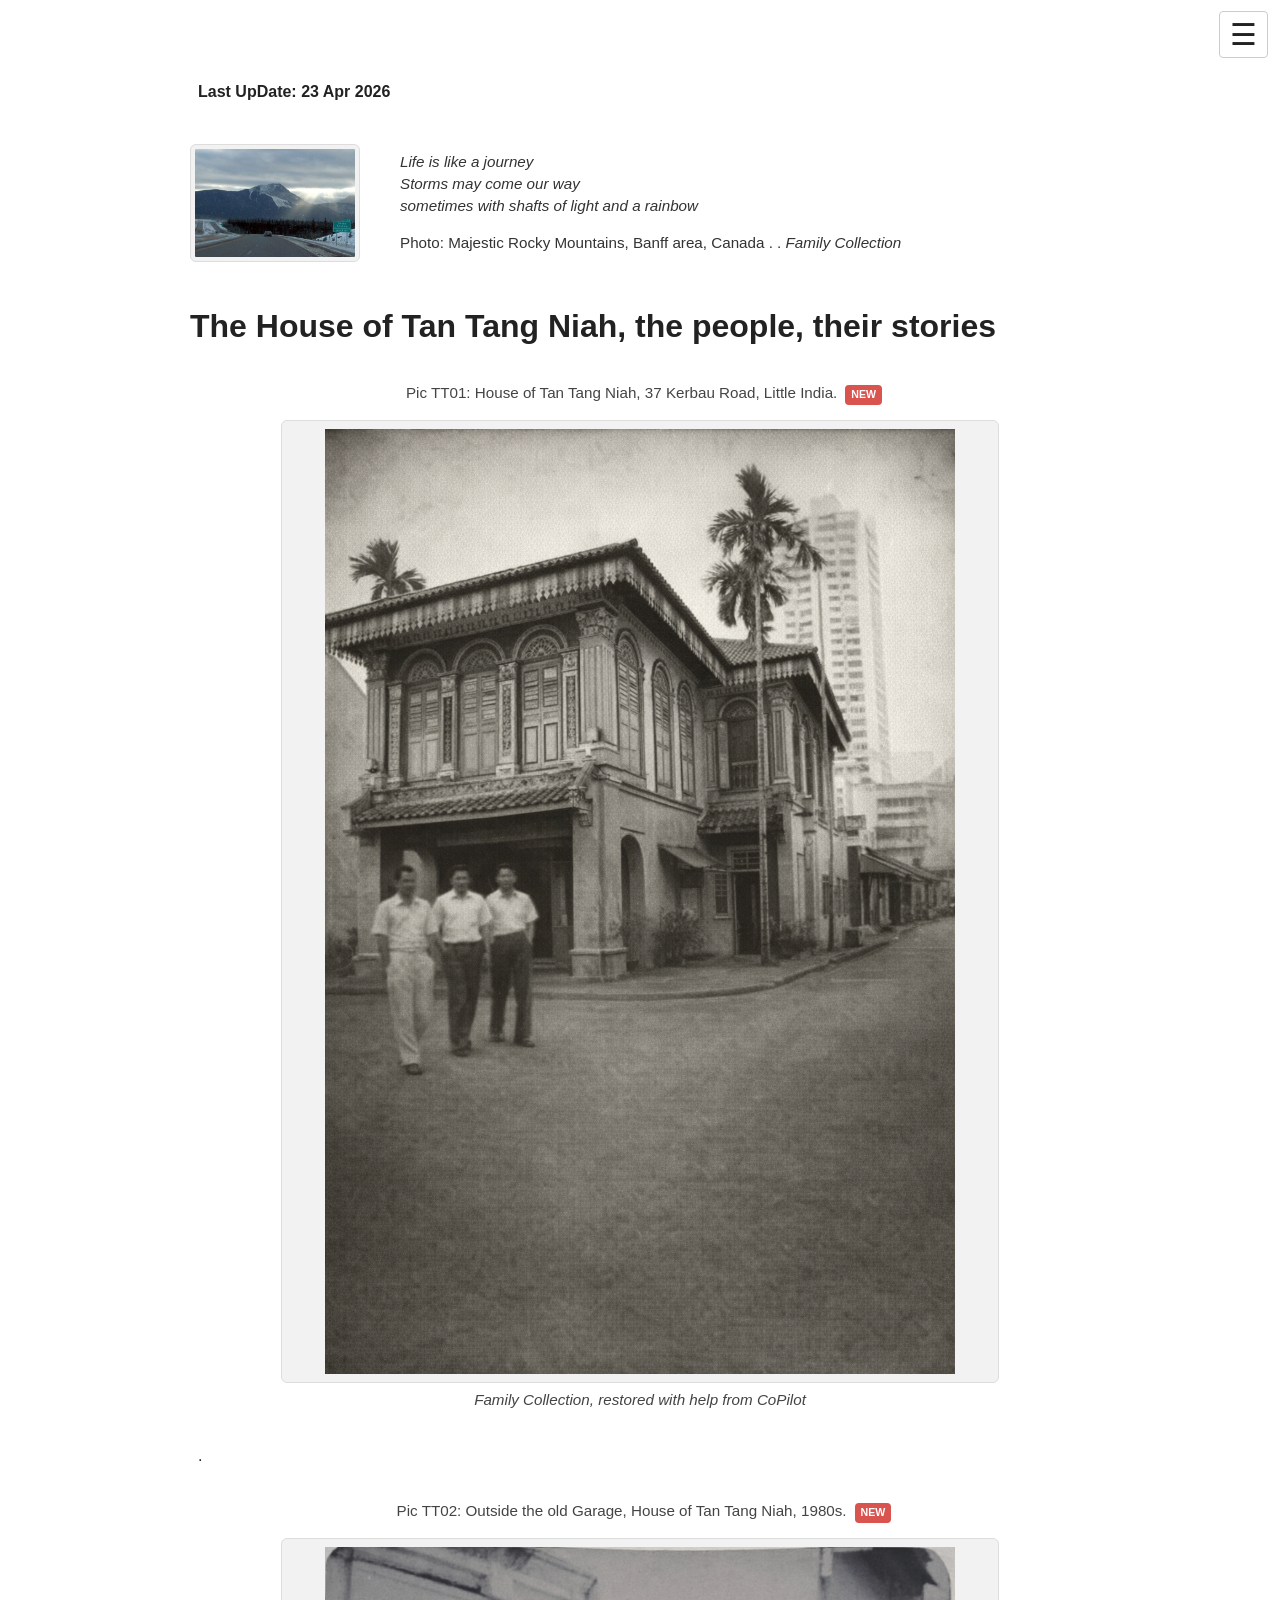
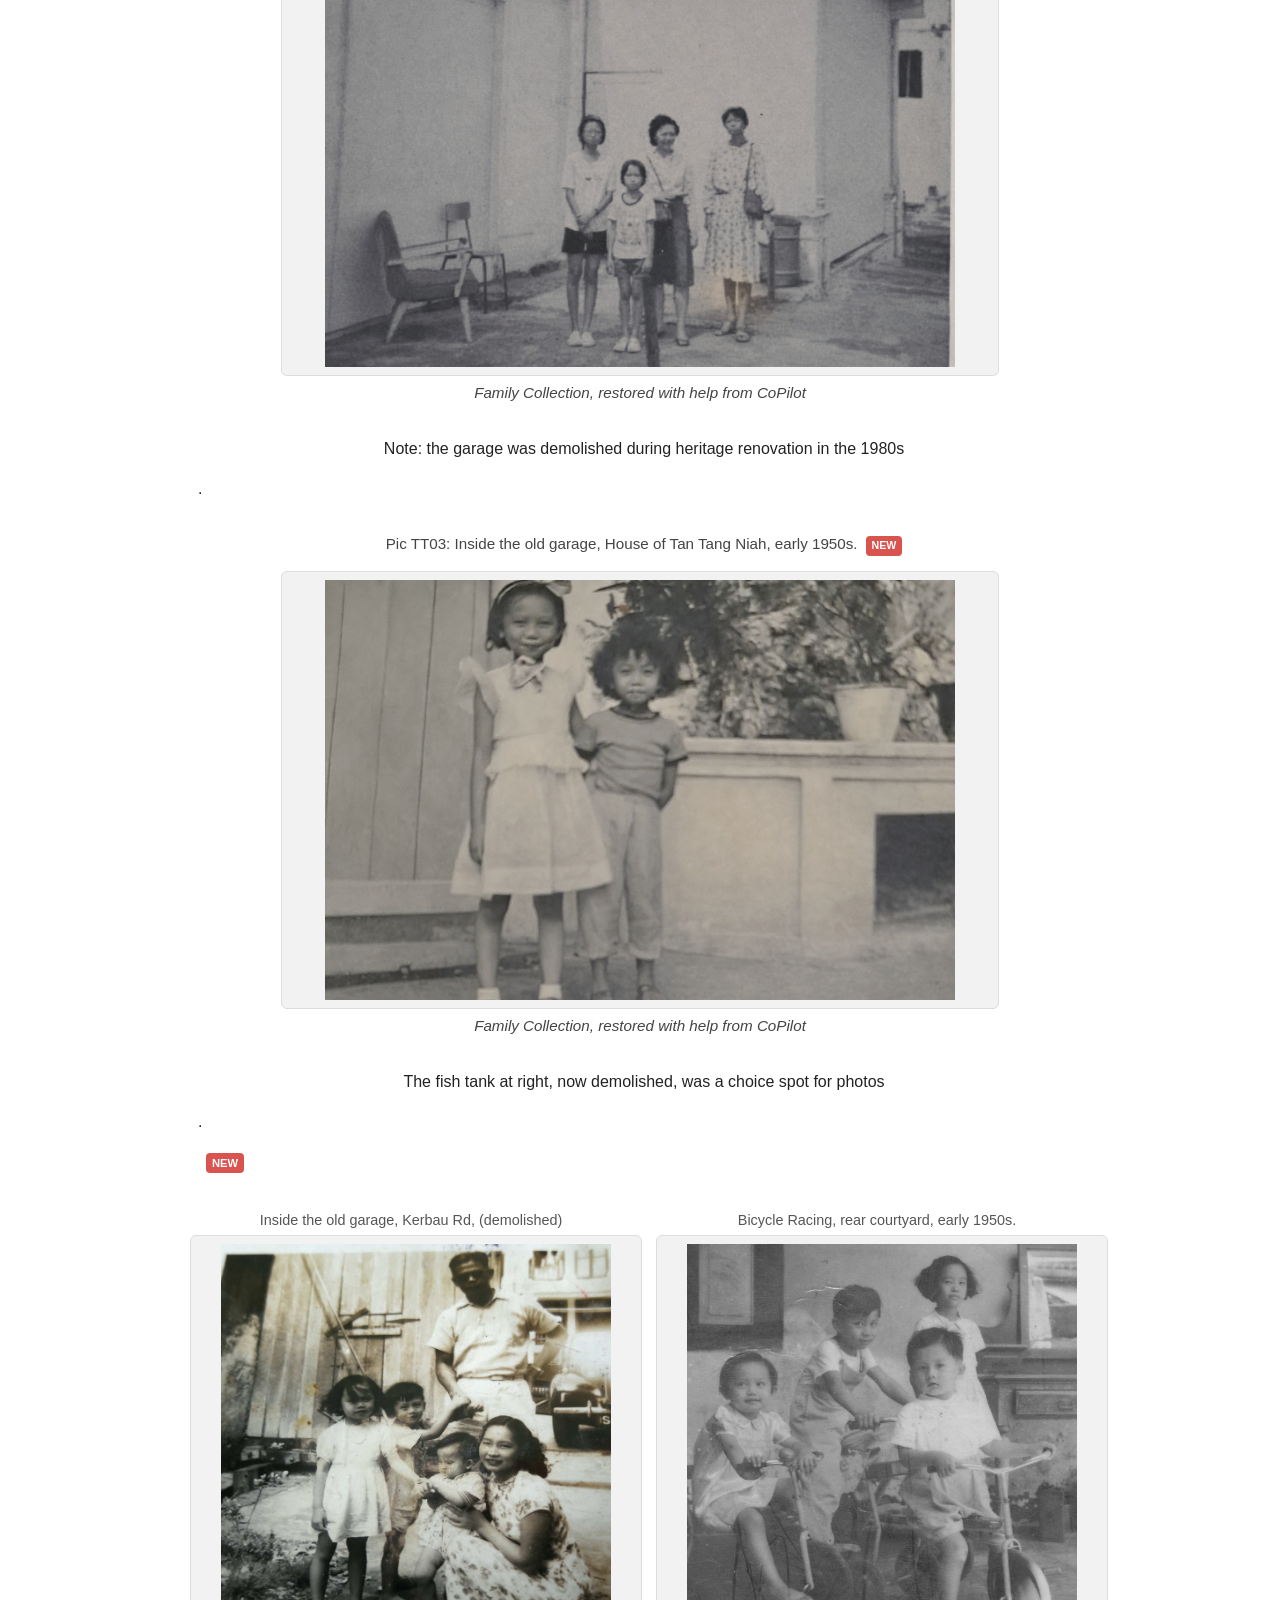
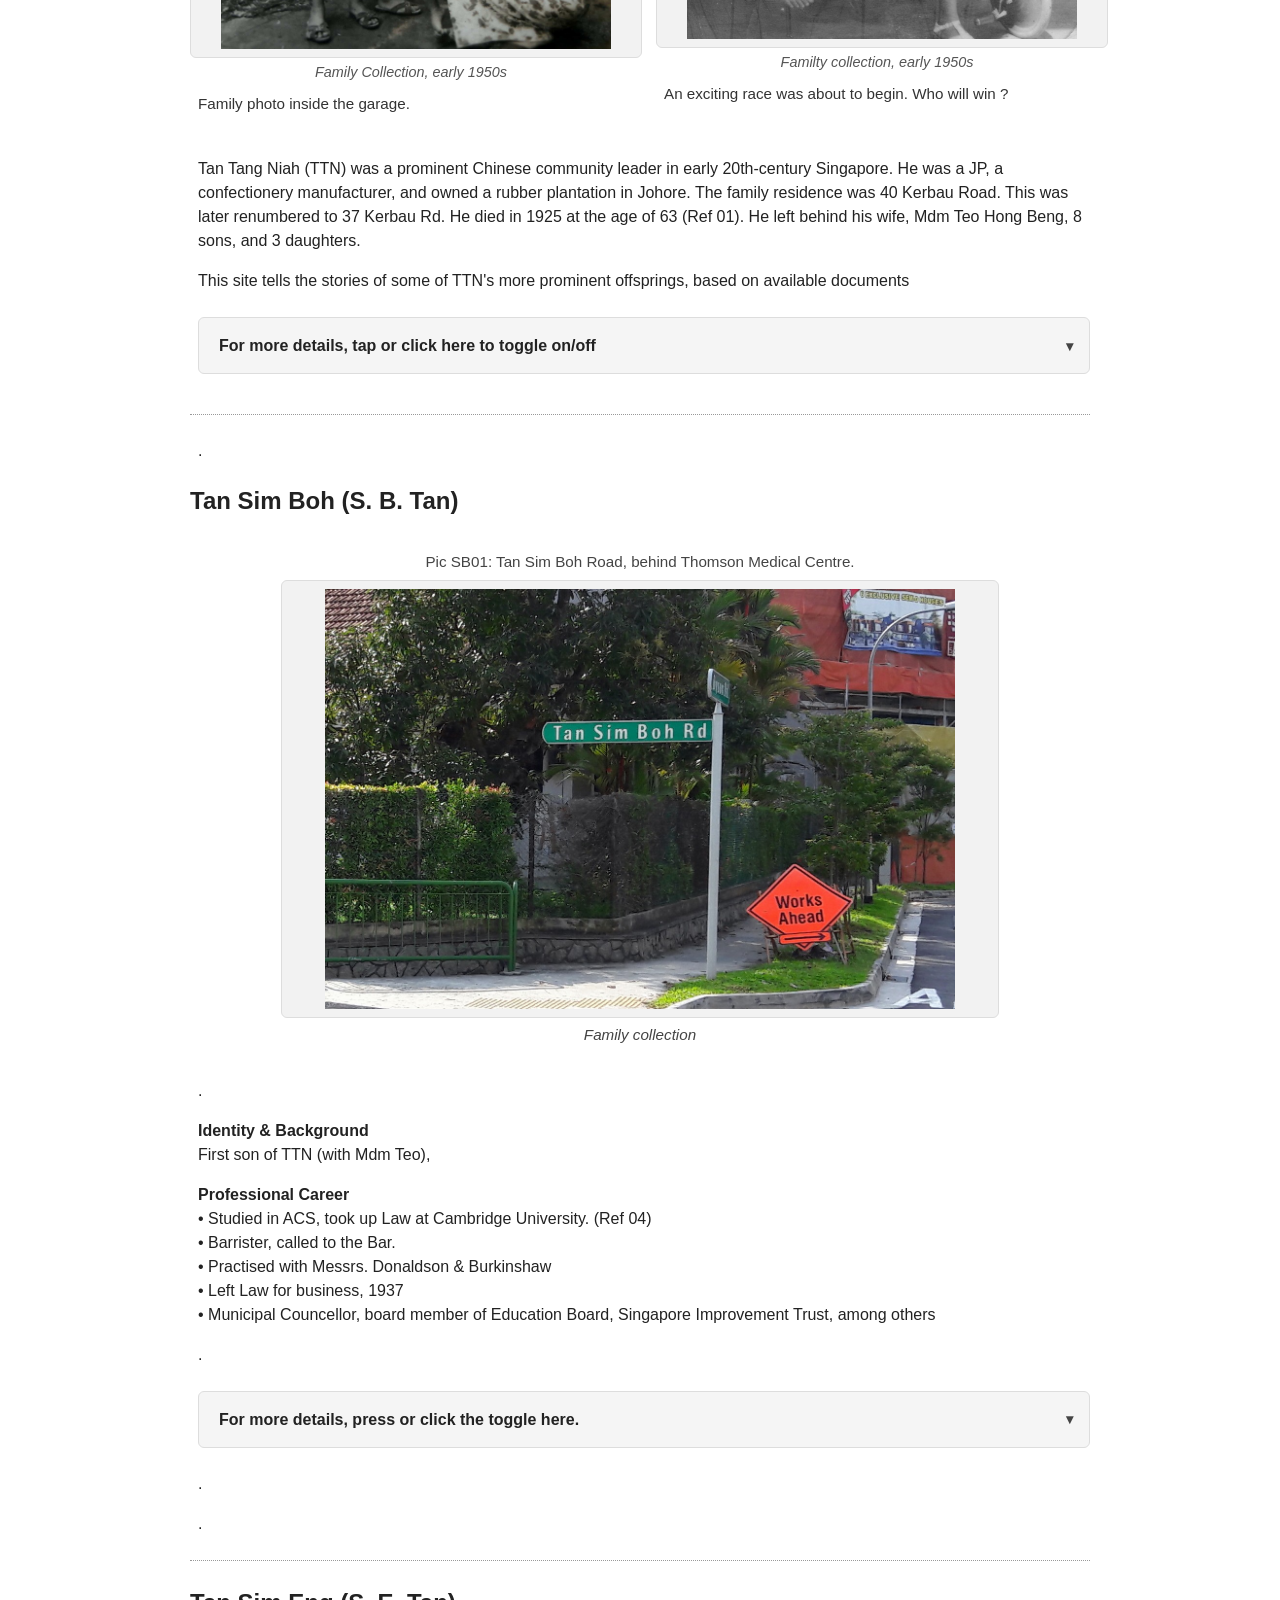
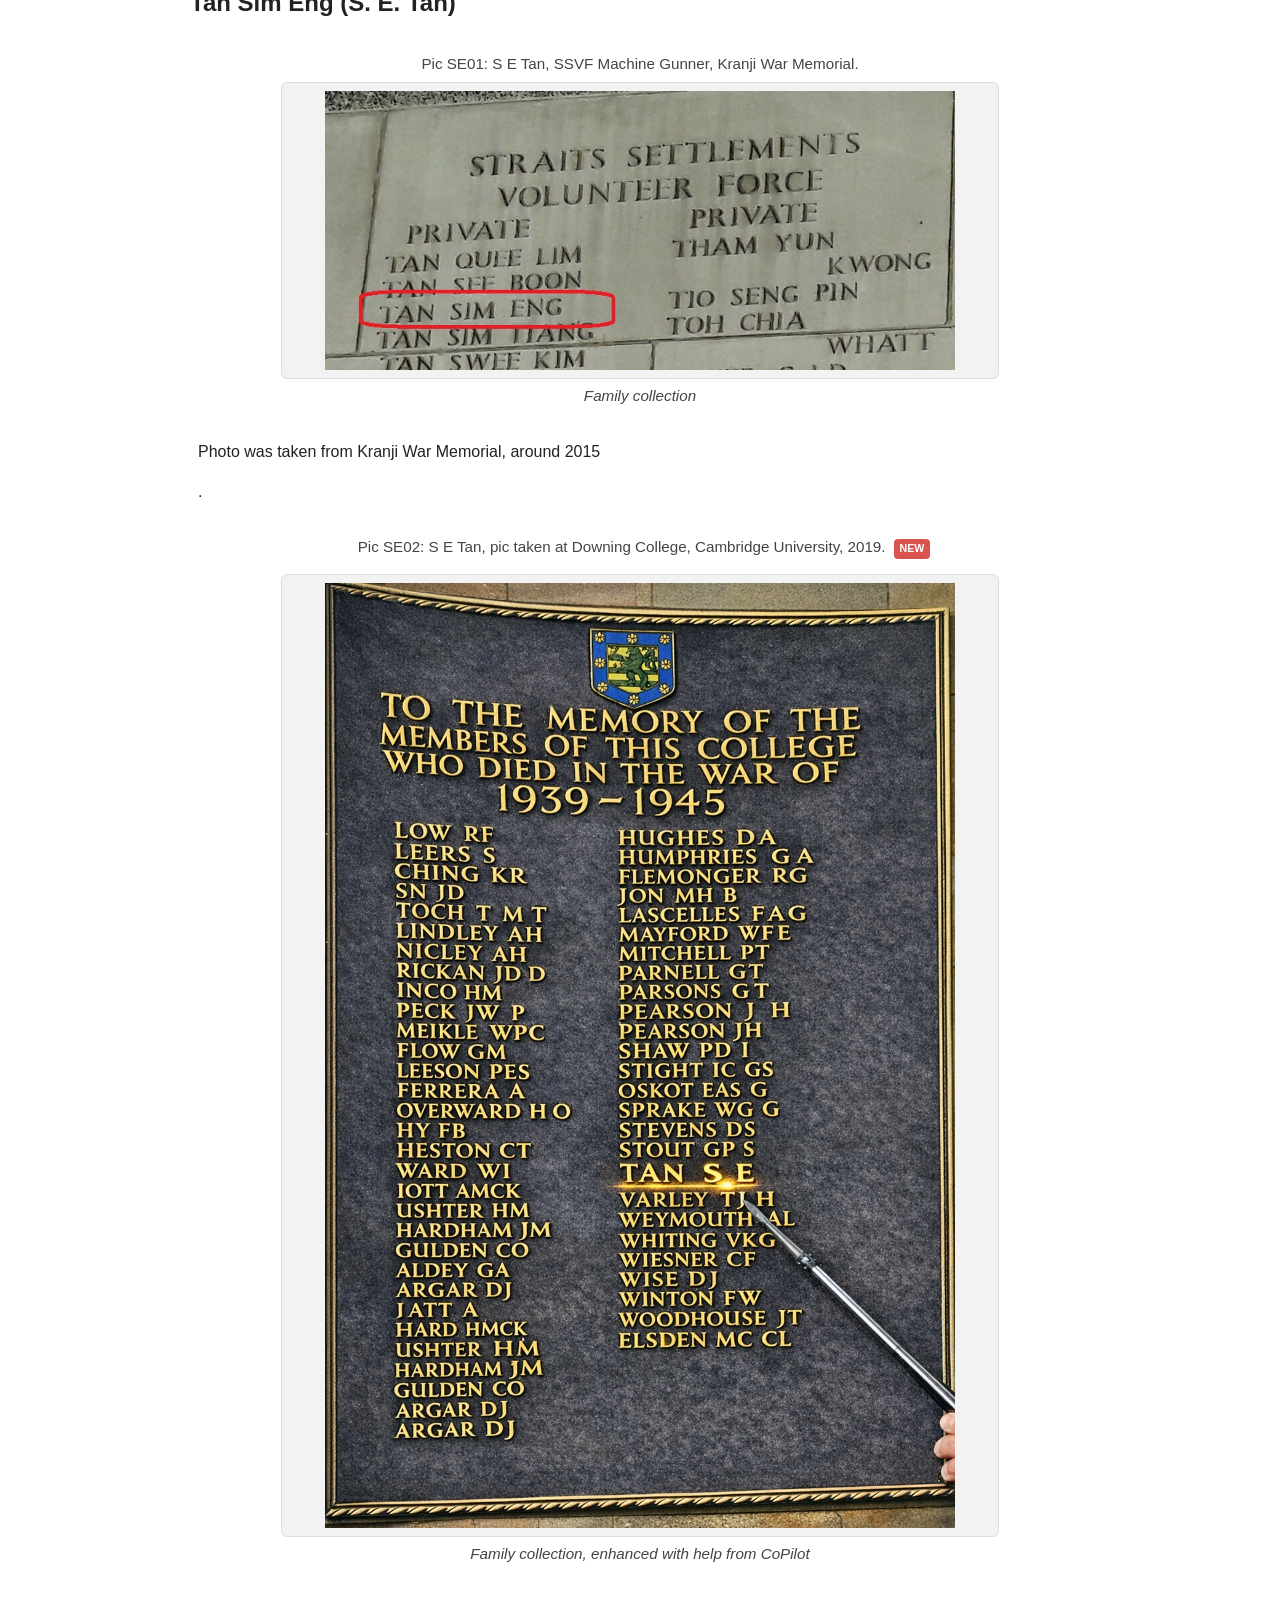
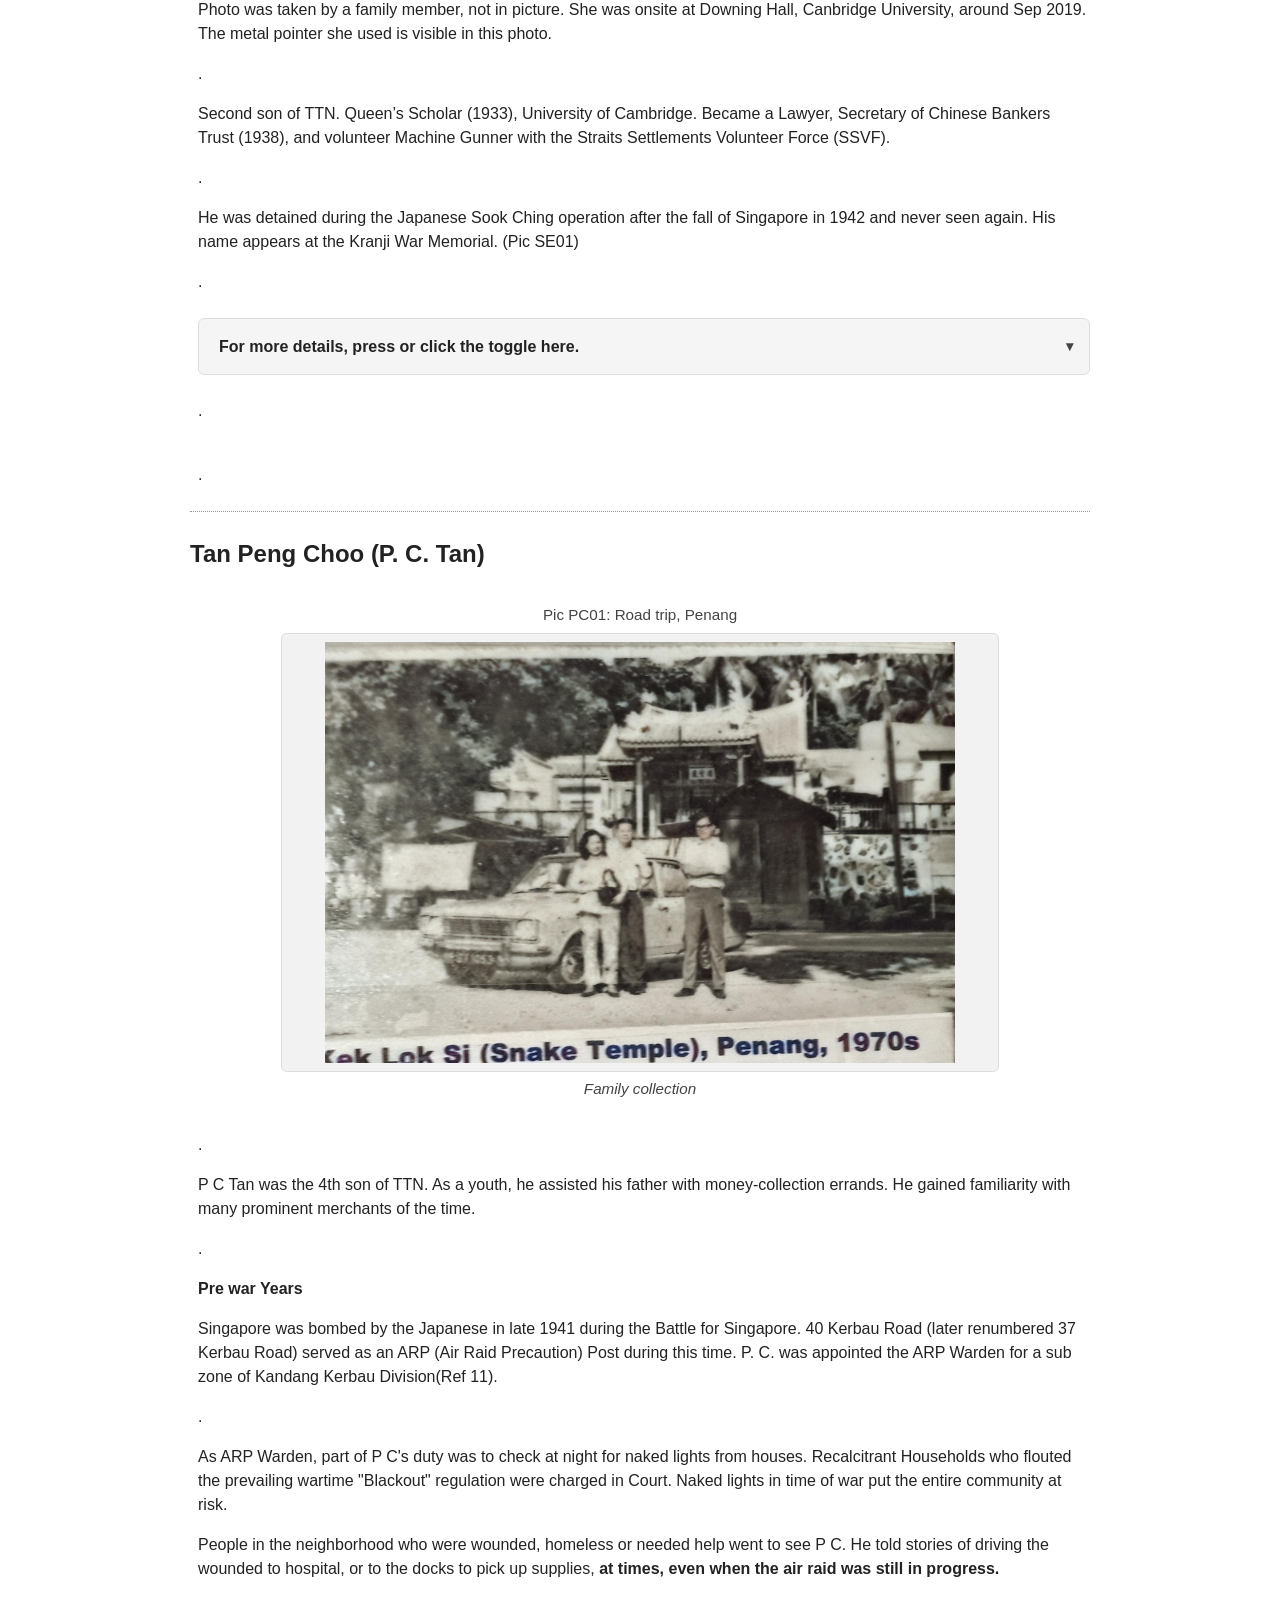
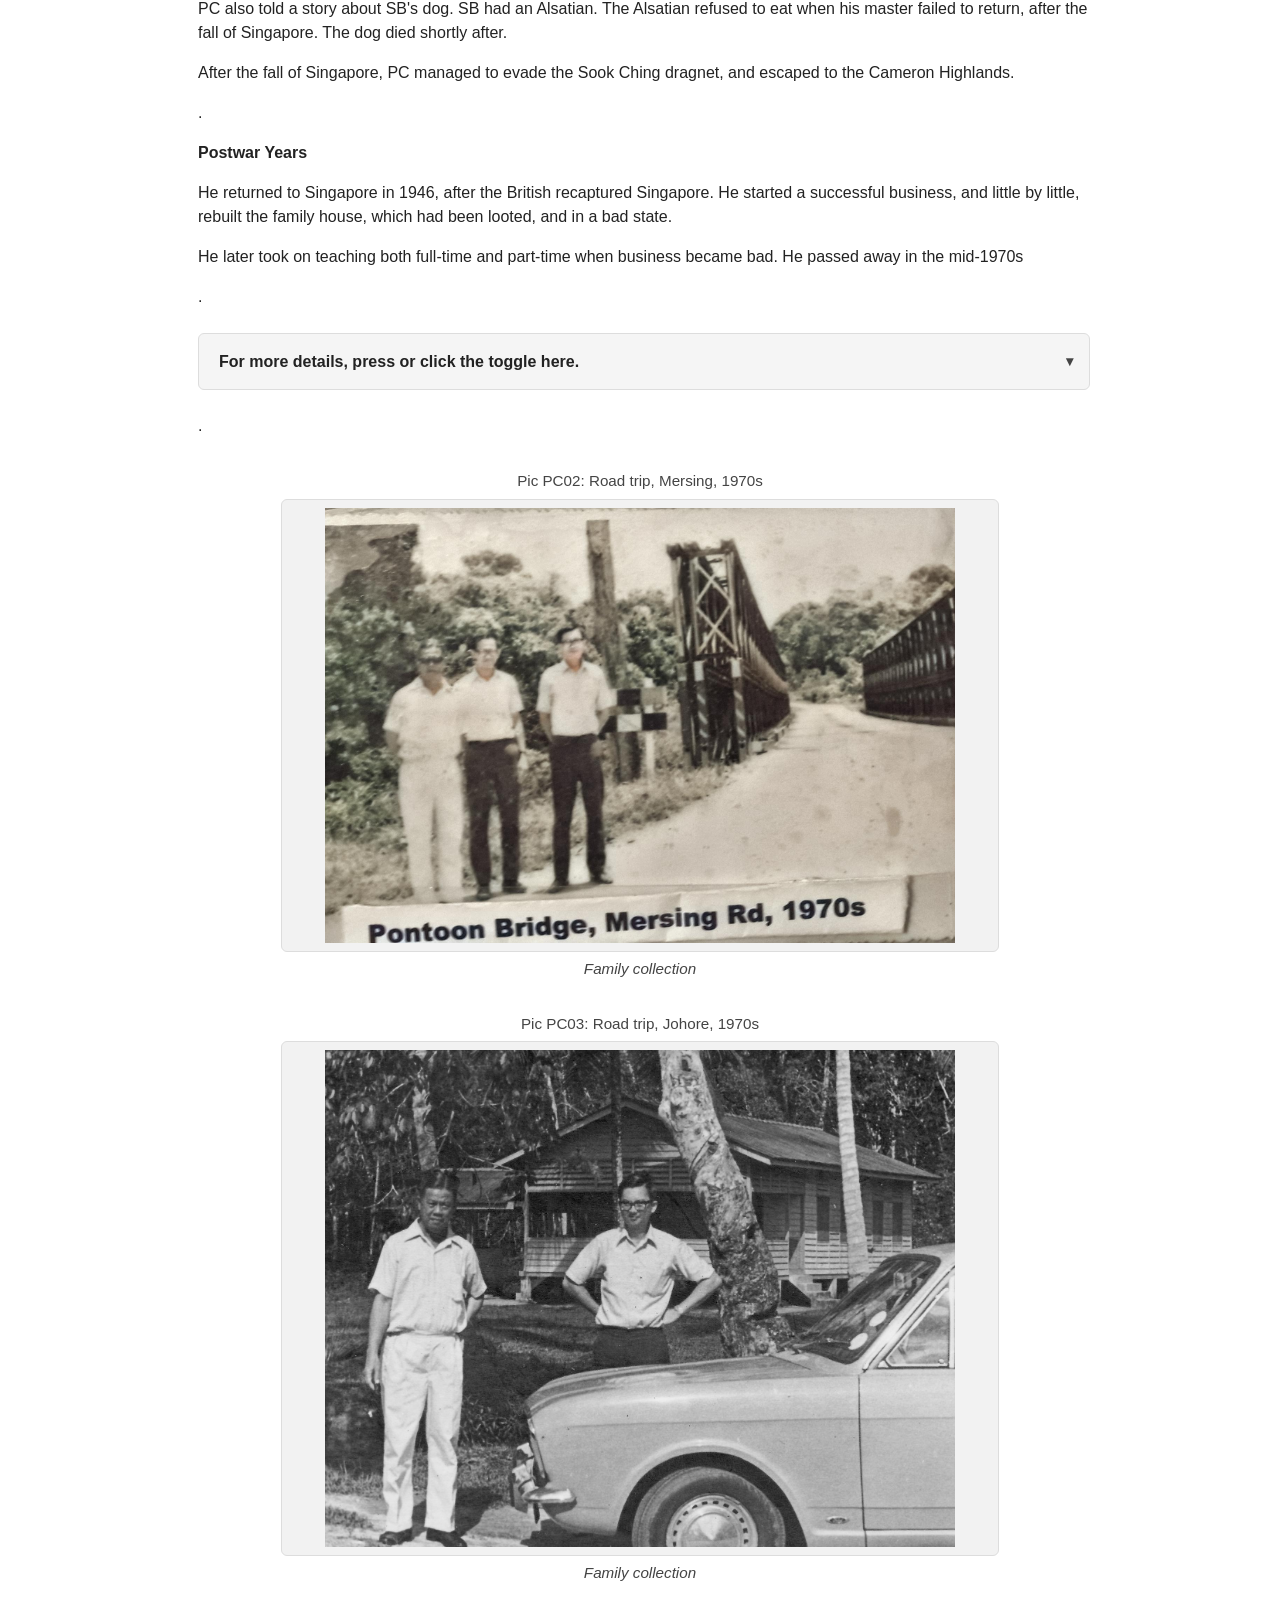
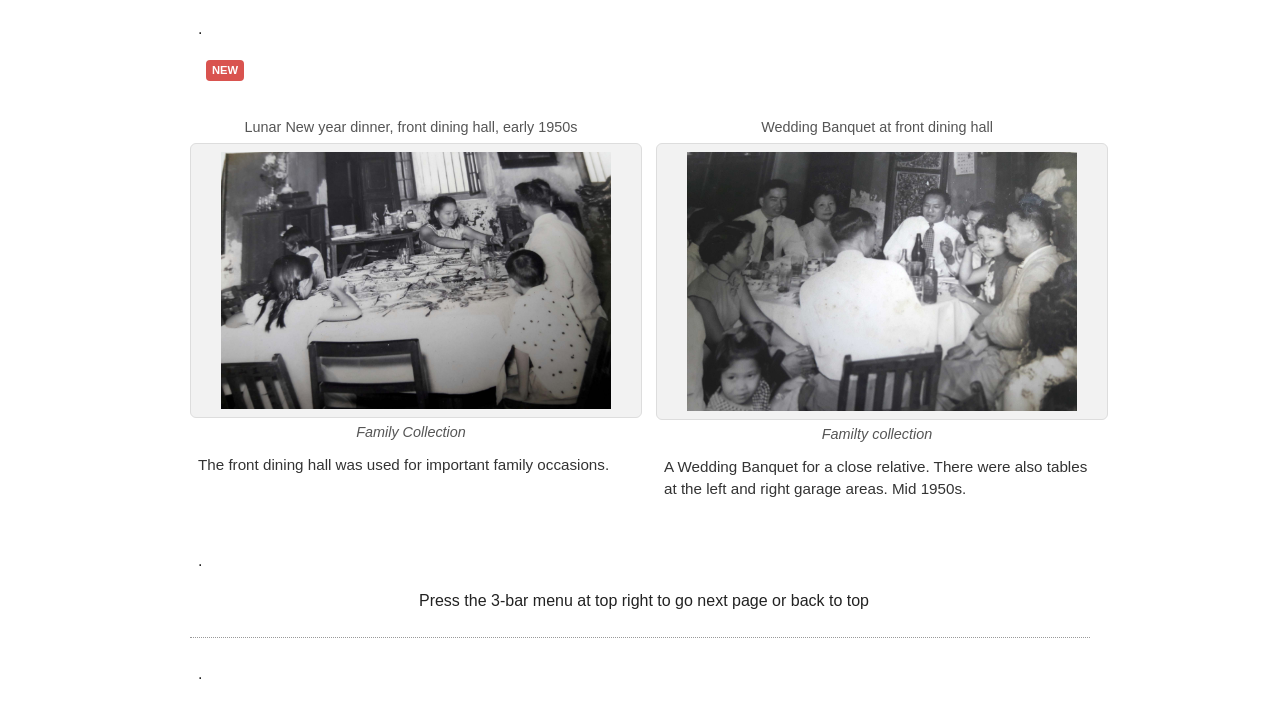
==== commit 1ae00998: "Update print statement from 'Hello' to 'Goodbye' Signed-off-by: SgHist78 <tehn7368@gmail.com>" ====
--- a/index.html
+++ b/index.html
@@ -305,7 +305,7 @@
         Pic SE02: S E Tan, pic taken at Downing College, Cambridge University, 2019.</p>
       </figcaption>
       <div class="img-frame">
-        <img src="img1/SE-downing-3.png" alt="Tan Sim Eng - memorial, Downing College, Cambridge, 2019." >
+        <img src="img1/SE-Downing-3.png" alt="Tan Sim Eng - memorial, Downing College, Cambridge, 2019." >
       </div>
       <figcaption class="caption-large">
         <em>Family collection, enhanced with help from CoPilot</em>
@@ -512,4 +512,4 @@
 <p>.</p>
 </div> <!-- Story container -->
 </body>
-</html>+</html>
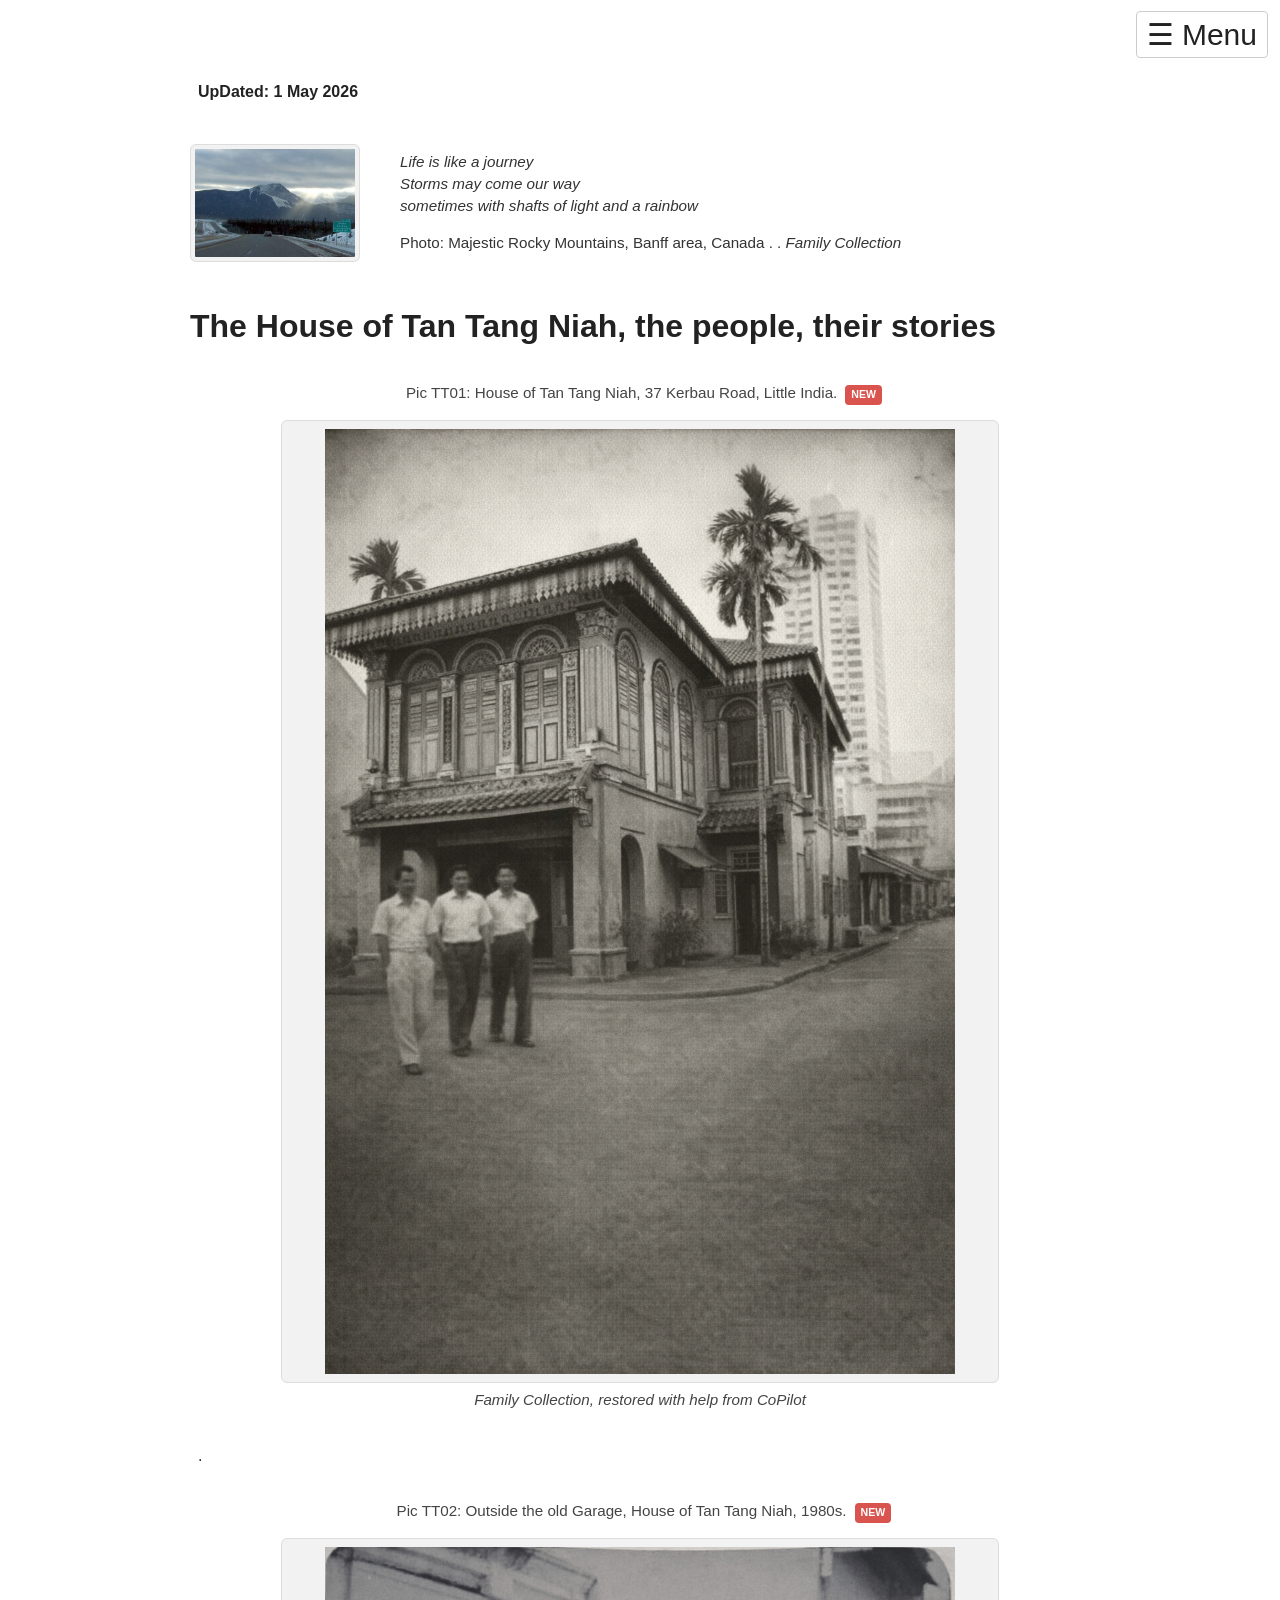
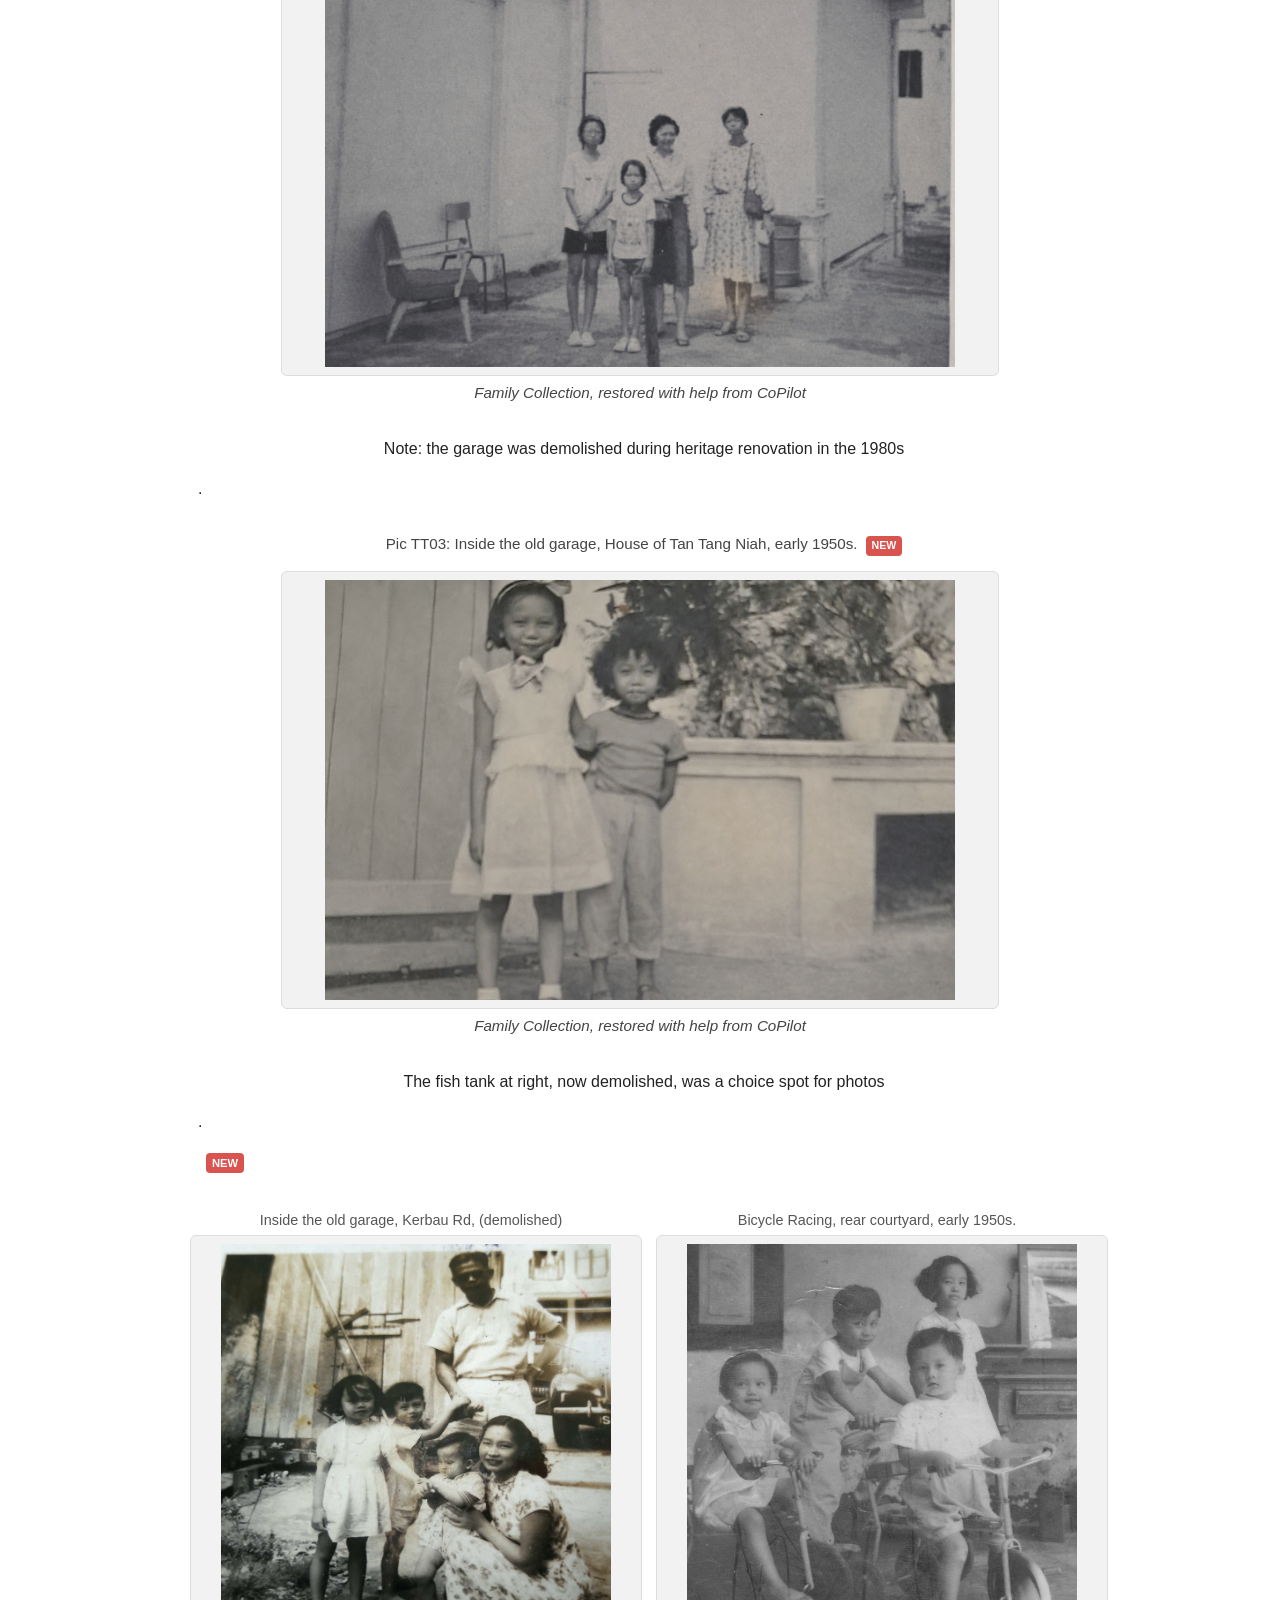
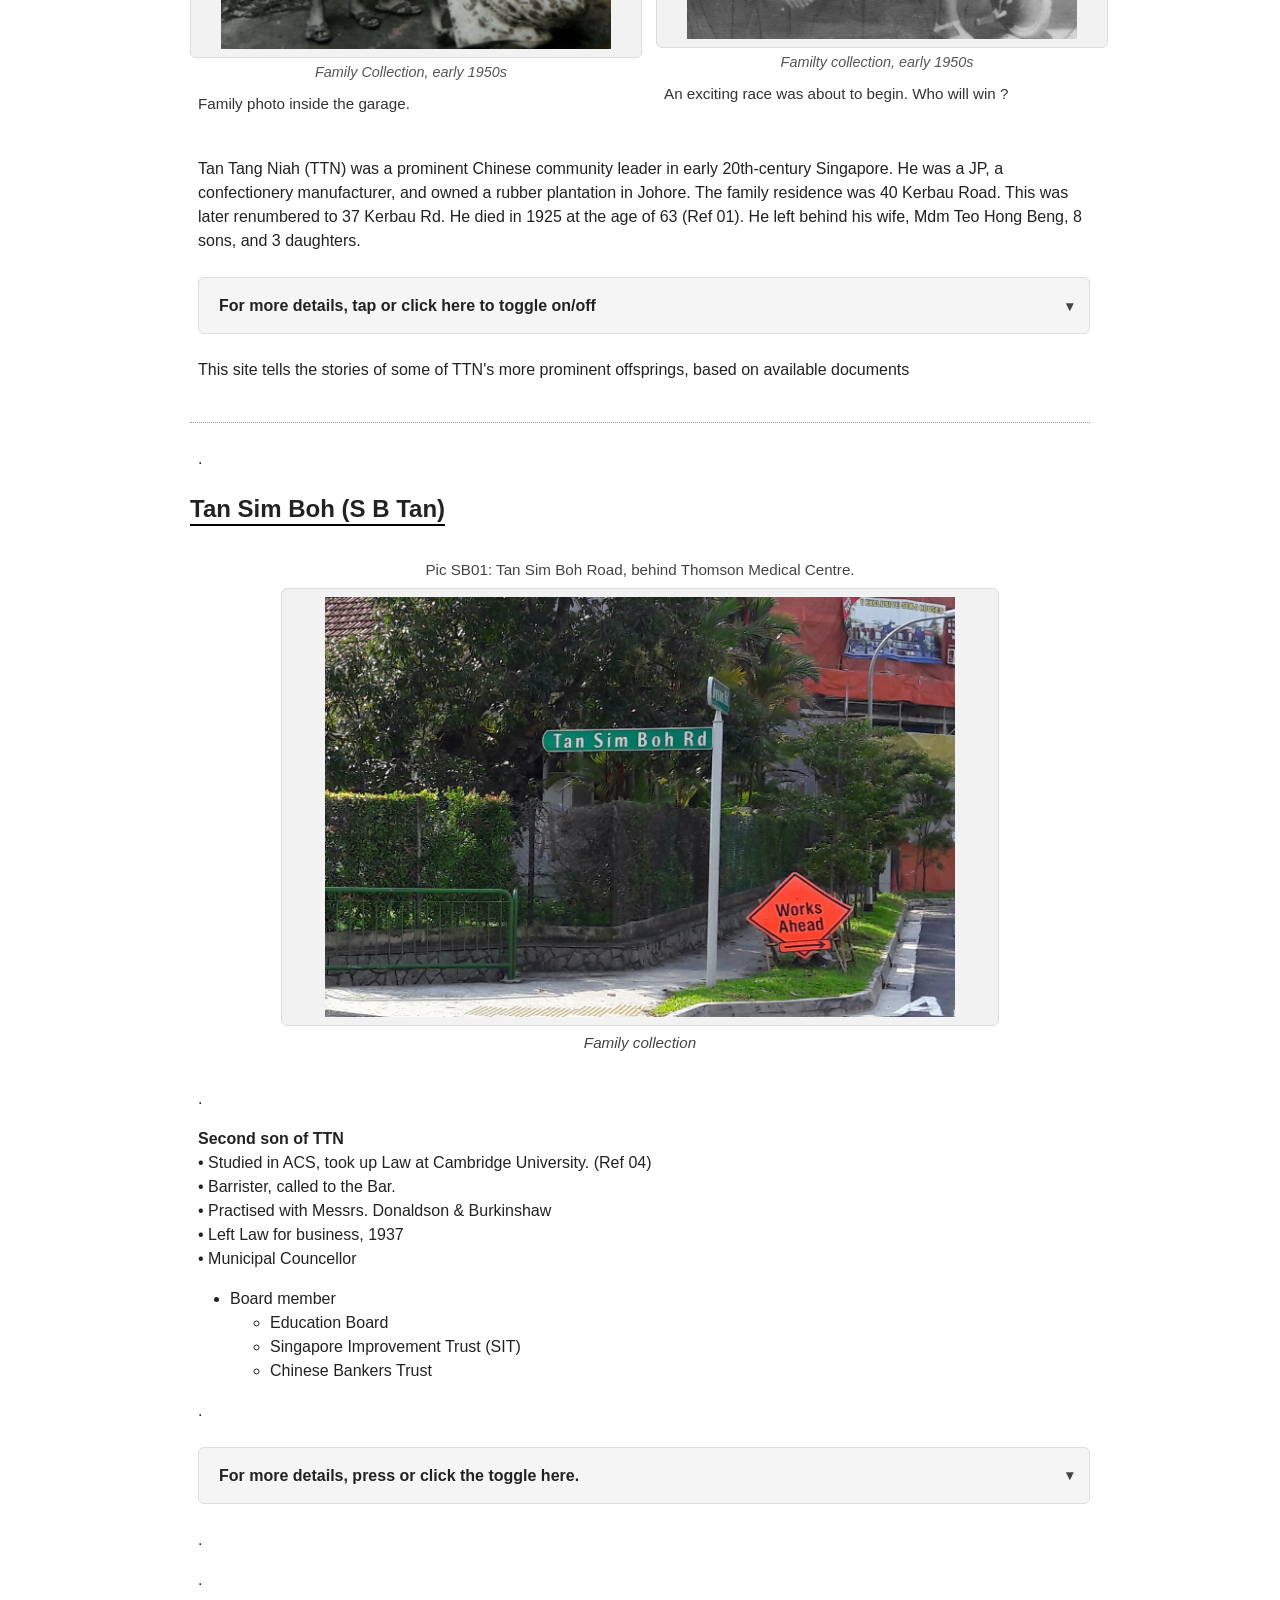
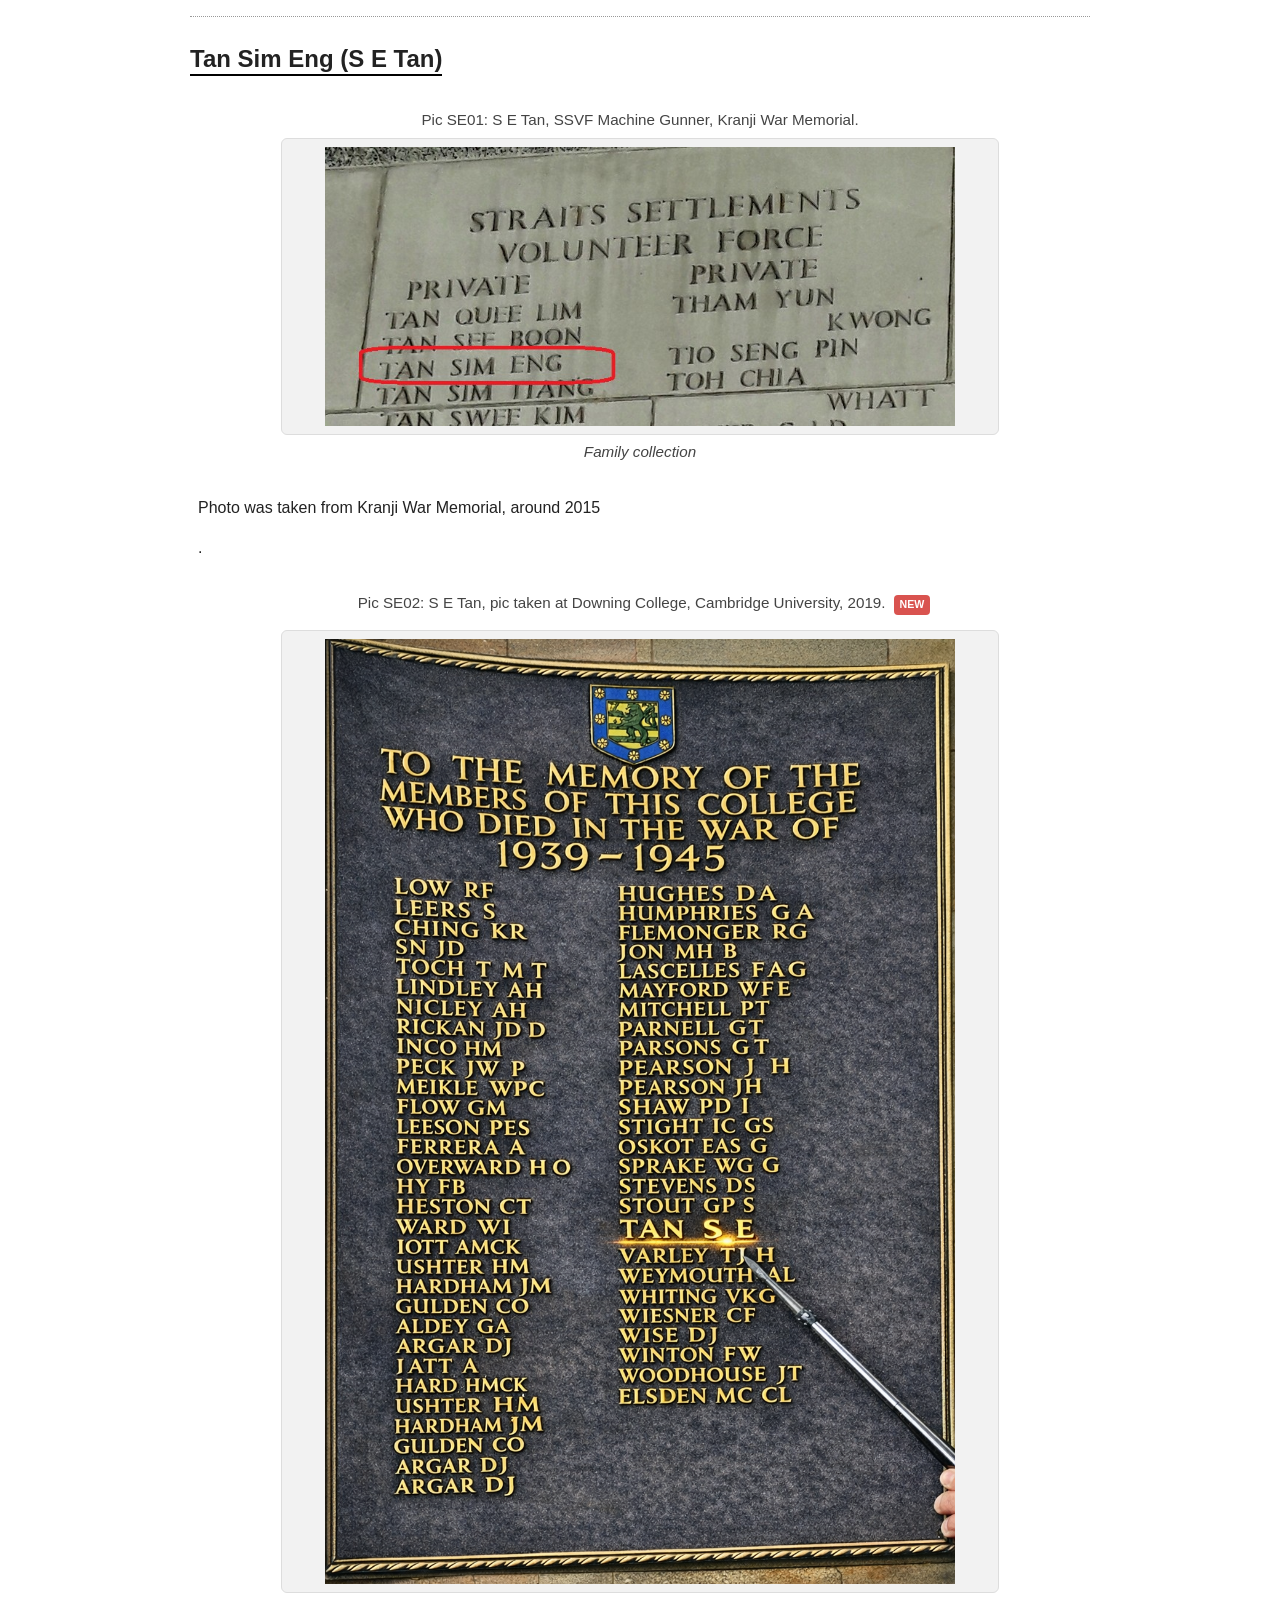
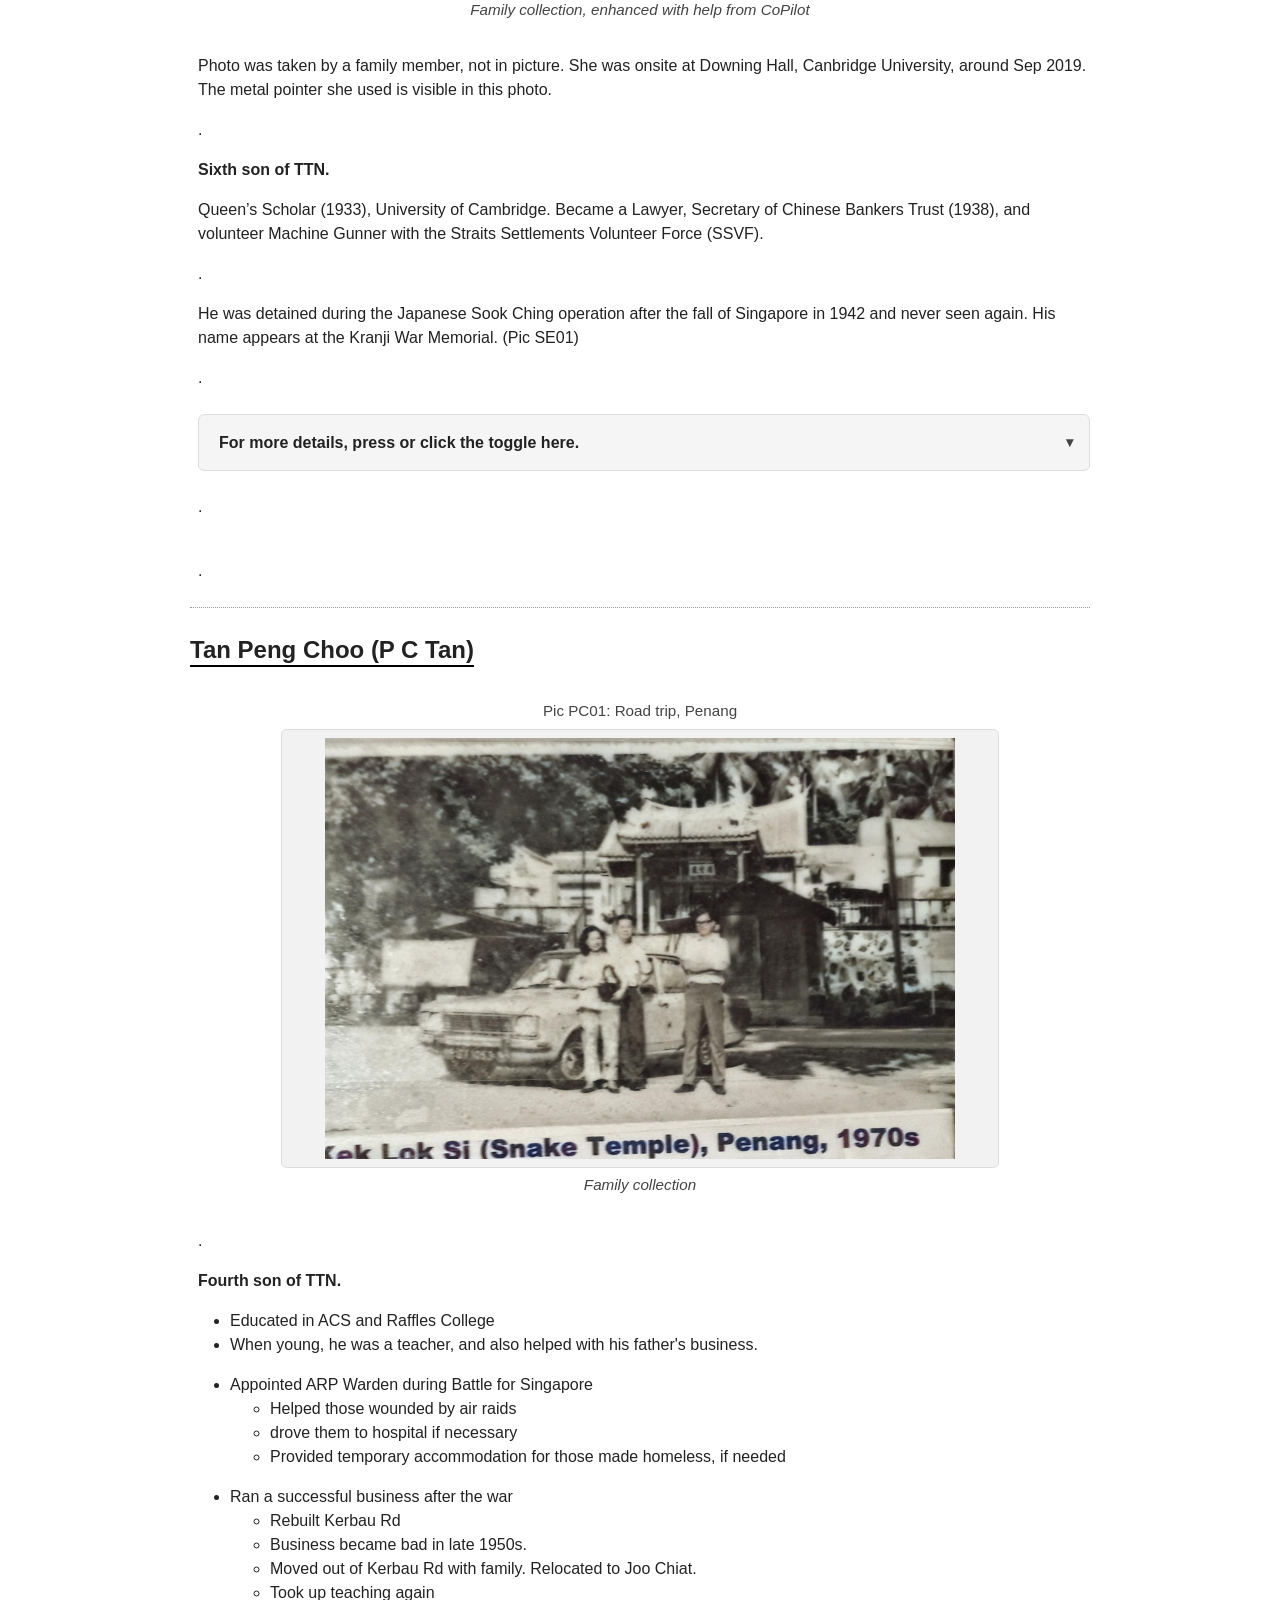
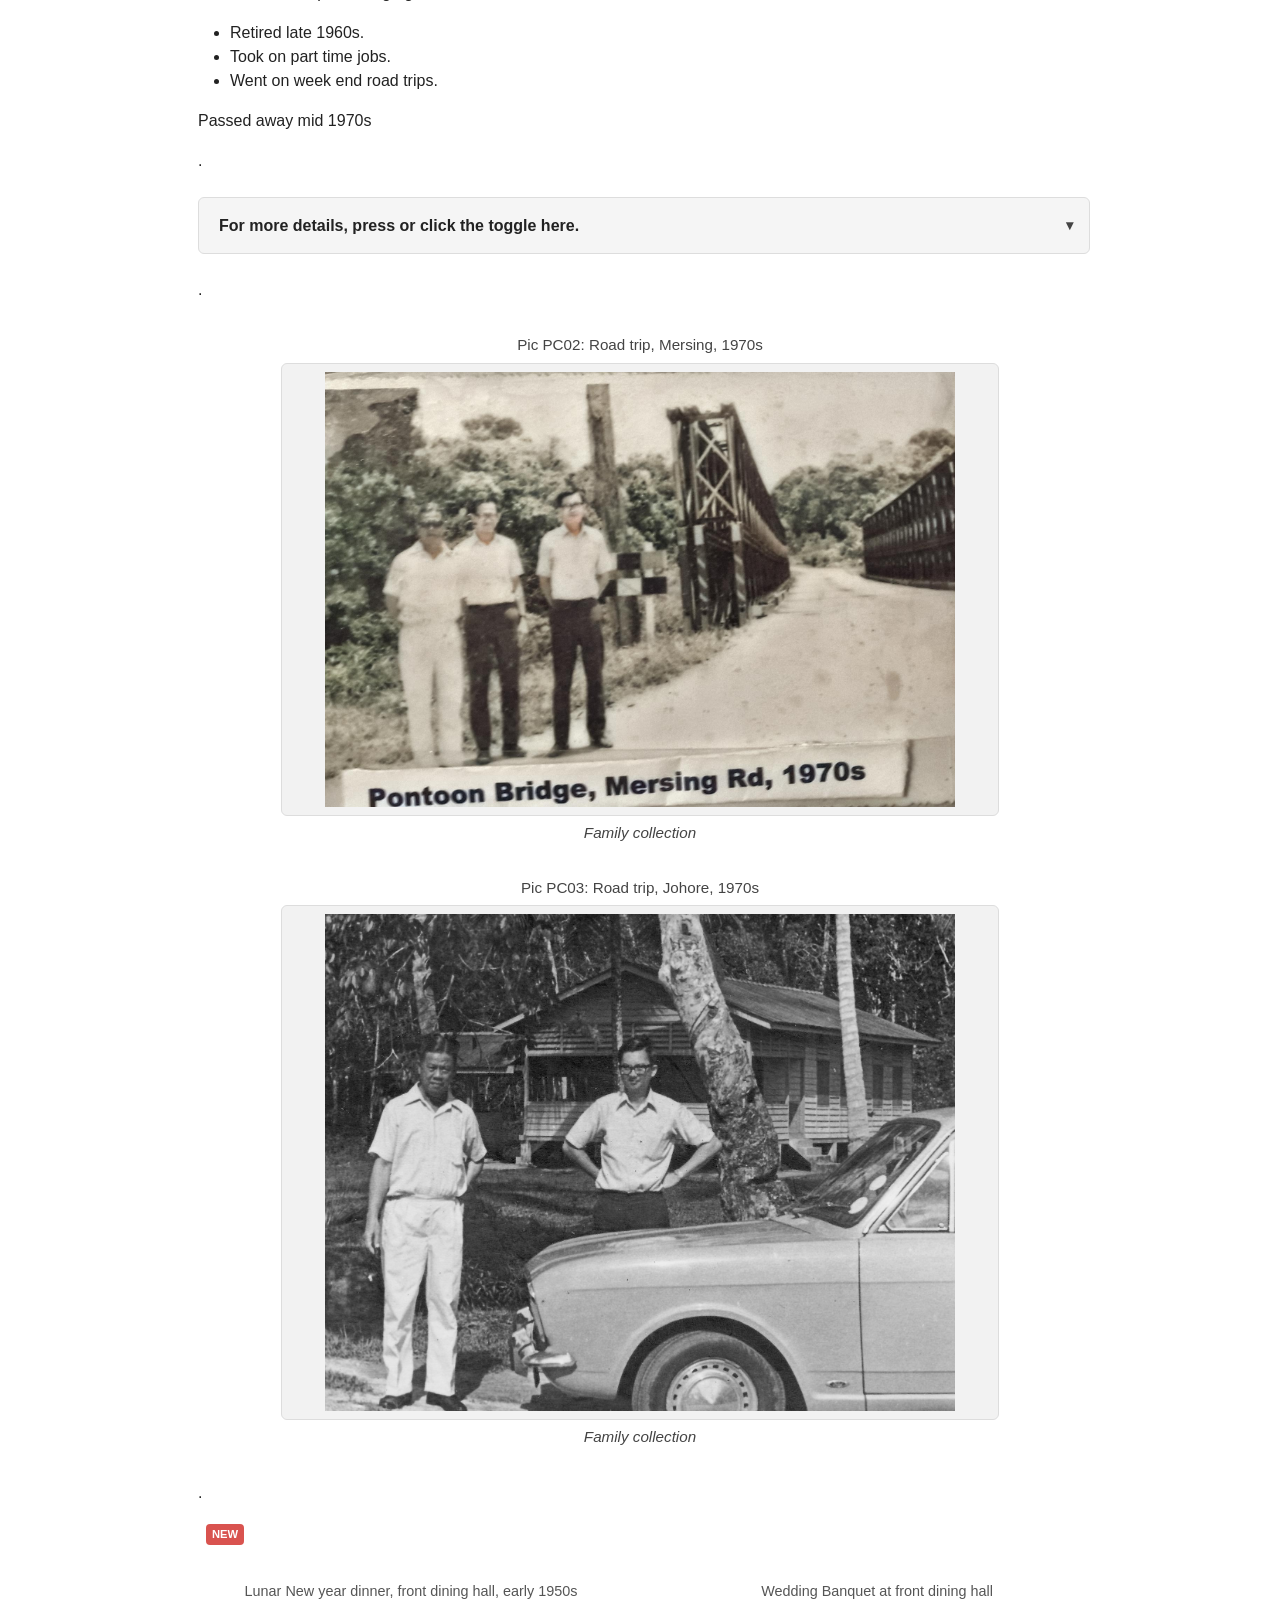
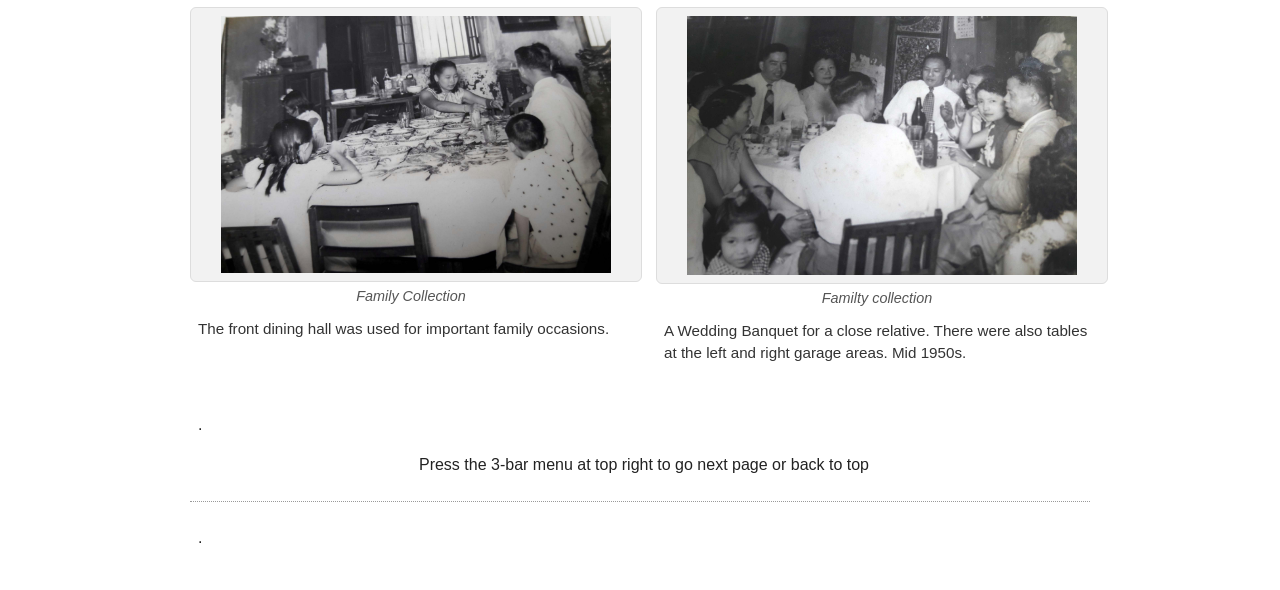
==== commit 43f9d446: "Add files via upload Signed-off-by: SgHist78 <tehn7368@gmail.com>" ====
--- a/index.html
+++ b/index.html
@@ -31,13 +31,13 @@
   <meta property="og:description" content="A curated archive of Tan family history, early Singapore photographs, and heritage research.">
   <meta property="og:type" content="website">
   <meta property="og:url" content="https://SgHist78.github.io/ttn78/">
-  <meta property="og:image" content="https://SgHist78.github.io/ttn78/SE1.jpg">
+  <meta property="og:image" content="https://SgHist78.github.io/ttn78/img1/c-icon.jpg">
 
   <!-- Twitter Card -->
   <meta name="twitter:card" content="summary_large_image">
   <meta name="twitter:title" content="TTN78 – Tan Family Historical Archive">
-  <meta name="twitter:description" content="A curated archive of Tan family history, early Singapore photographs, and heritage research.">
-  <meta name="twitter:image" content="https://SgHist78.github.io/ttn78/SE1.jpg">
+  <meta name="twitter:description" content="A curated archive of Tan family history, stories, early Singapore photographs, and heritage research.">
+  <meta name="twitter:image" content="https://SgHist78.github.io/ttn78/img1/c-icon.jpg">
 
   <!-- Optional favicon -->
 <!-- link rel="icon" type="image/png" sizes="32x32" href="img1/c-icon.jpg" -->
@@ -50,7 +50,7 @@
     "name": "TTN78 – Tan Family Historical Archive",
     "description": "A historical and photographic archive documenting the Tan family’s stories, featuring rare images, locations, and Singapore history.",
     "url": "https://SgHist78.github.io/ttn78/",
-    "image": "https://SgHist78.github.io/ttn78/img1/SE-Downing-3.png"
+    "image": "https://SgHist78.github.io/ttn78img1/c-icon-1.jpg"
   }
   </script>
 
@@ -69,16 +69,17 @@
 <body>
 <div class="hamburger-wrapper fixed-hamburger">
     <input type="checkbox" id="hamburger-toggle">
-    <label for="hamburger-toggle" class="hamburger-icon">&#9776;</label>
+    <label for="hamburger-toggle" class="hamburger-icon">&#9776; Menu</label>
 
     <div class="hamburger-panel">
         <a href="index.html">TTN Home Page</a>
+        <a href="story3.html">Ghosts ?  and More Heritage Photos</a>
         <a href="story2.html">Farrer Park area and pioneer NS</a>
     </div>
 </div>
 
 <div class="story-container">
-   <p id="center-text"><strong>Last UpDate: 23 Apr 2026</strong><br></p>
+   <p id="center-text"><strong>UpDated: 1 May 2026</strong><br></p>
 
 <div class="grid-side-by-side small-image">
     <img src="img1/c-icon-1.jpg">
@@ -169,7 +170,7 @@
     
  
     <p>Tan Tang Niah (TTN) was a prominent Chinese community leader in early 20th‑century Singapore. He was a JP, a confectionery manufacturer, and owned a rubber plantation in Johore. The family residence was 40 Kerbau Road. This was later renumbered to 37 Kerbau Rd. He died in 1925 at the age of 63 (Ref 01). He left behind his wife, Mdm Teo Hong Beng, 8 sons, and 3 daughters.</p>
-    <p>This site tells the stories of some of TTN's more prominent offsprings, based on available documents</p>
+   
 
 <div class="text-blob">
   <input type="checkbox" id="blob1" class="blob-toggle">
@@ -195,25 +196,28 @@
     <p> Mdm Teo Hong Beng passed away 30 Jun 1940.(Ref 02)</p>
 <p>Ref 02: Orbituary - Mrs Tan Tang Niah.<em>Straits Times 2 Jul 1940 pg 2</em></p>
 <p> Sons and daughters of Tang Tang Niah</p>
-<p> Note: Tan Boon Chiat, in the Table below, was TTN's son from his first wife (she did not accompany him to Singapore)</p>
-<p>Sons and Daughters of TTN</p>
-  <ul>
-  <li>Sons . . . . . . . . . . . Daughters</li>
-  <li>Tan Boon Chiat   </li>
-  <li>Tan Sim Boh . . . . Tan Biau Eng (Mrs Kang Tiang Kim)</li>
-  <li>Tan Sim Eng . . . . Tan Biau Hwa (Mrs Cheong Ann Sim)</li>
-  <li>Tan Sim Teck . .  . Tan Biau Luan (Mrs Lim Peng Han)</li>
-  <li>Tan Peng Choo    </li>
-  <li>Tan Sim Keng     </li>
-  <li>Tan Kim Hoe      </li>
-  <li>Tan Kim Guan     </li>
-  </ul>
-  <p>.</p>
-
-
+<p> Note: Tan Boon Chiat, in the Table below, was TTN's son from his first wife</p>
+<span style="border-bottom: 2px solid #000; padding-bottom: 2px;">
+  <strong>Sons and Daughters of TTN</strong>
+</span>
+
+<table class="family-table">
+  <tr><th>Sons</th><th>Daughters</th></tr>
+  <tr><td>Tan Boon Chiat</td><td>Tan Biau Eng (Mrs Kang Tiang Kim)</td></tr>
+  <tr><td>Tan Sim Boh</td><td>Tan Biau Hwa (Mrs Cheong Ann Sim)</td></tr>
+  <tr><td>Tan Sim Eng</td><td>Tan Biau Luan (Mrs Lim Peng Han)</td></tr>
+  <tr><td>Tan Sim Teck</td><td></td></tr>
+  <tr><td>Tan Peng Choo</td><td></td></tr>
+  <tr><td>Tan Sim Keng</td><td></td></tr>
+  <tr><td>Tan Kim Hoe</td><td></td></tr>
+  <tr><td>Tan Kim Guan</td><td></td></tr>
+</table>
+  
   </div>   <!-- blob-content -->
 </div>     <!-- text-blob -->
 
+ <p>This site tells the stories of some of TTN's more prominent offsprings, based on available documents</p>
+
 </div> <!-- section -->
 
 <div class="dotted-divider"></div>
@@ -221,7 +225,10 @@
 
   <!-- S. B. Tan -->
   <div class="section">
-    <h2>Tan Sim Boh (S. B. Tan)</h2>
+    <h2> <span style="border-bottom: 2px solid #000; padding-bottom: 2px;">
+             <strong>Tan Sim Boh (S B Tan)</strong> 
+         </span>
+    </h2>
 
     <figure class="figure-block">     
       <figcaption class="caption-large">
@@ -235,16 +242,21 @@
       </figcaption>
     </figure>
 <p>.</p>
-    <p><strong>Identity & Background</strong><br>
-    First son of TTN (with Mdm Teo), </p>
-    <p><strong>Professional Career</strong><br>
+    <p><strong>Second son of TTN</strong><br>
     • Studied in ACS, took up Law at Cambridge University. (Ref 04)<br>
     • Barrister, called to the Bar.<br>
     • Practised with Messrs. Donaldson & Burkinshaw<br>
     • Left Law for business, 1937<br>
-    • Municipal Councellor, board member of Education Board, Singapore Improvement Trust, among others
-   </p>
-<p>.</p>
+    • Municipal Councellor</p>
+    <ul>
+      <li>Board member</li>
+       <ul>
+        <li>Education Board</li>
+        <li>Singapore Improvement Trust (SIT)</li>
+        <li>Chinese Bankers Trust</li>
+       </ul>
+    </ul>
+ <p>.</p>
 <div class="text-blob">
   <input type="checkbox" id="blob2" class="blob-toggle">
 
@@ -285,7 +297,14 @@
   <!-- S. E. Tan -->
 
 <div class="section">
-    <h2>Tan Sim Eng (S. E. Tan)</h2>
+    <h2>
+        <span style="border-bottom: 2px solid #000; padding-bottom: 2px;">
+             <strong>Tan Sim Eng (S E Tan)</strong> 
+         </span>
+    </h2>
+
+
+</h2>
 
     <figure class="figure-block">
       <figcaption id="SE01" class="caption-large">
@@ -313,7 +332,8 @@
     </figure>
 <p id="center-text">Photo was taken by a family member, not in picture. She was onsite at Downing Hall, Canbridge University, around Sep 2019. The metal pointer she used is visible in this photo.</p>
 <p>.</p>
-    <p>Second son of TTN. Queen’s Scholar (1933), University of Cambridge. Became a Lawyer, Secretary of Chinese Bankers Trust (1938), and volunteer Machine Gunner with the Straits Settlements Volunteer Force (SSVF).</p>
+    <p><strong>Sixth son of TTN. </strong></p>
+    <p>Queen’s Scholar (1933), University of Cambridge. Became a Lawyer, Secretary of Chinese Bankers Trust (1938), and volunteer Machine Gunner with the Straits Settlements Volunteer Force (SSVF).</p>
 <p>.</p>
     <p>He was detained during the Japanese Sook Ching operation after the fall of Singapore in 1942 and never seen again. His name appears at the Kranji War Memorial. (Pic SE01)</p>
 <p>.</p>
@@ -363,7 +383,14 @@
 
   <!-- P. C. Tan -->
 <div class="section">
-    <h2>Tan Peng Choo (P. C. Tan)</h2>
+    <h2> 
+        <span style="border-bottom: 2px solid #000; padding-bottom: 2px;">
+             <strong>Tan Peng Choo (P C Tan)</strong> 
+         </span>
+    </h2>
+
+
+   </h2>
 
 <figure class="figure-block">
       <figcaption class="caption-large">
@@ -377,23 +404,35 @@
       </figcaption>
  </figure>
 <p>.</p>
-
-  <p>P C Tan was the 4th son of TTN. As a youth, he assisted his father with money‑collection errands. He gained familiarity with many prominent merchants of the time.</p>
-<p>.</p>
-
-    <p><strong>Pre war Years</strong></p>
-    <p>Singapore was bombed by the Japanese in late 1941 during the Battle for Singapore. 40 Kerbau Road (later renumbered 37 Kerbau Road) served as an ARP (Air Raid Precaution) Post during this time. P. C. was appointed the ARP Warden for a sub zone of Kandang Kerbau Division(Ref 11). </p>
-<p>.</p>
-<p>As ARP Warden, part of P C's duty was to check at night for naked lights from houses. Recalcitrant Households who flouted the prevailing wartime "Blackout" regulation were charged in Court. Naked lights in time of war put the entire community at risk.</p>
-<p> People in the neighborhood who were wounded, homeless or needed help went to see P C. He told stories of driving  the wounded to hospital, or to the docks to pick up supplies, <strong>at times, even when the air raid was still in progress.</strong></p>
-<p>PC also told a story about SB's dog. SB had an Alsatian. The Alsatian refused to eat when his master failed to return, after the fall of Singapore. The dog died shortly after.</p>
-    <p>After the fall of Singapore, PC managed to evade the Sook Ching dragnet, and escaped to the Cameron Highlands.</p>
-<p>.</p>
-    <p><strong>Postwar Years</strong><br>
-    <p>He returned to Singapore in 1946, after the British recaptured Singapore. He started a successful business, and little by little, rebuilt the family house, which had been looted, and in a bad state.</p>
-   <p>He later took on teaching both full-time and part‑time when business became bad. He passed away in the mid-1970s</p>
-<p>.</p>   
-
+  <p><strong> Fourth son of TTN. </strong> </p>
+  <ul>
+   <li>Educated in ACS and Raffles College</li>
+   <li>When young, he was a teacher, and also helped with his father's business.</li>
+  </ul>
+  <ul>
+  <li>Appointed ARP Warden during Battle for Singapore</li>
+     <ul>
+        <li>Helped those wounded by air raids </li>
+        <li>drove them to hospital if necessary</li>
+        <li>Provided temporary accommodation for those made homeless, if needed</li>
+     </ul>
+  </ul>
+  <ul>
+    <li>Ran a successful business after the war</li>
+      <ul>
+         <li>Rebuilt Kerbau Rd</li>
+         <li>Business became bad in late 1950s.</li>
+         <li>Moved out of Kerbau Rd with family. Relocated to Joo Chiat.</li>
+         <li>Took up teaching again</li>
+      </ul>
+  </ul>
+ <ul>
+  <li>Retired late 1960s.</li>
+  <li>Took on part time jobs.</li>
+  <li>Went on week end road trips.</li>
+ </ul>
+  <p>Passed away mid 1970s</li></p>
+<p>.</p>
 <div class="text-blob">
   <input type="checkbox" id="blob4" class="blob-toggle">
 
@@ -402,6 +441,18 @@
   </label>
 
   <div class="blob-content">
+    <p><strong>Pre war Years</strong></p>
+    <p>Singapore was bombed by the Japanese in late 1941 during the Battle for Singapore. 40 Kerbau Road (later renumbered 37 Kerbau Road) served as an ARP (Air Raid Precaution) Post during this time. P. C. was appointed the ARP Warden for a sub zone of Kandang Kerbau Division(Ref 11). </p>
+
+<p>As ARP Warden, part of P C's duty was to check at night for naked lights from houses. Recalcitrant Households who flouted the prevailing wartime "Blackout" regulation were charged in Court. Naked lights in time of war put the entire community at risk.</p>
+<p> People in the neighborhood who were wounded, homeless or needed help went to see P C. He told stories of driving  the wounded to hospital, or to the docks to pick up supplies, at times, even when the air raid was still in progress.</p>
+<p>PC also told a story about SB's dog. SB had an Alsatian. The Alsatian refused to eat when his master failed to return, after the fall of Singapore. The dog died shortly after.</p>
+    <p>After the fall of Singapore, PC managed to evade the Sook Ching dragnet, and escaped to the Cameron Highlands.</p>
+
+    <p><strong>Postwar Years</strong></p>
+    <p>He returned to Singapore in 1946, after the British recaptured Singapore. He started a successful business, and little by little, rebuilt the family house, which had been looted, and in a bad state.</p>
+   <p>He later took on teaching both full-time and part‑time when business became bad. He passed away in the mid-1970s</p>
+
 <p><strong>Education</strong></p>
  <ul>
   <li> ACS, Senior Cambridge, 1929 (Ref 12)</li>
@@ -436,10 +487,11 @@
    Ref 14: Basic English Course <em>Straits Times, 27 Oct 1936, Pg 10</em><br>
    Ref 15: School fee<em> Malaya Tribune, 29 Nov 1929 pg 2</em><br>
    Ref 16: Chess<em> Straits Times, 6 Jan 1939, pg 23</em><br>
-   Ref 17: Extortion <em>Singapore Standard, 23 Mar 1956, Pg 1</em>
+   Ref 17: Extortion <em>Singapore Standard, 23 Mar 1956, Pg 1</em><br>
     </p>
   </div>  <!-- blob-content -->
 </div>    <!-- blob-text -->
+
 <p>.</p>
  <figure class="figure-block">
       <figcaption class="caption-large">
@@ -512,4 +564,4 @@
 <p>.</p>
 </div> <!-- Story container -->
 </body>
-</html>
+</html>
--- a/style.css
+++ b/style.css
@@ -378,7 +378,7 @@
 
 /* Expanded state */
 .text-blob .blob-toggle:checked ~ .blob-content {
-    max-height: 800px;         /* large enough for multi-paragraph */
+    max-height: 1800px;         /* large enough for multi-paragraph */
     padding-bottom: 0.75rem;
 }
 
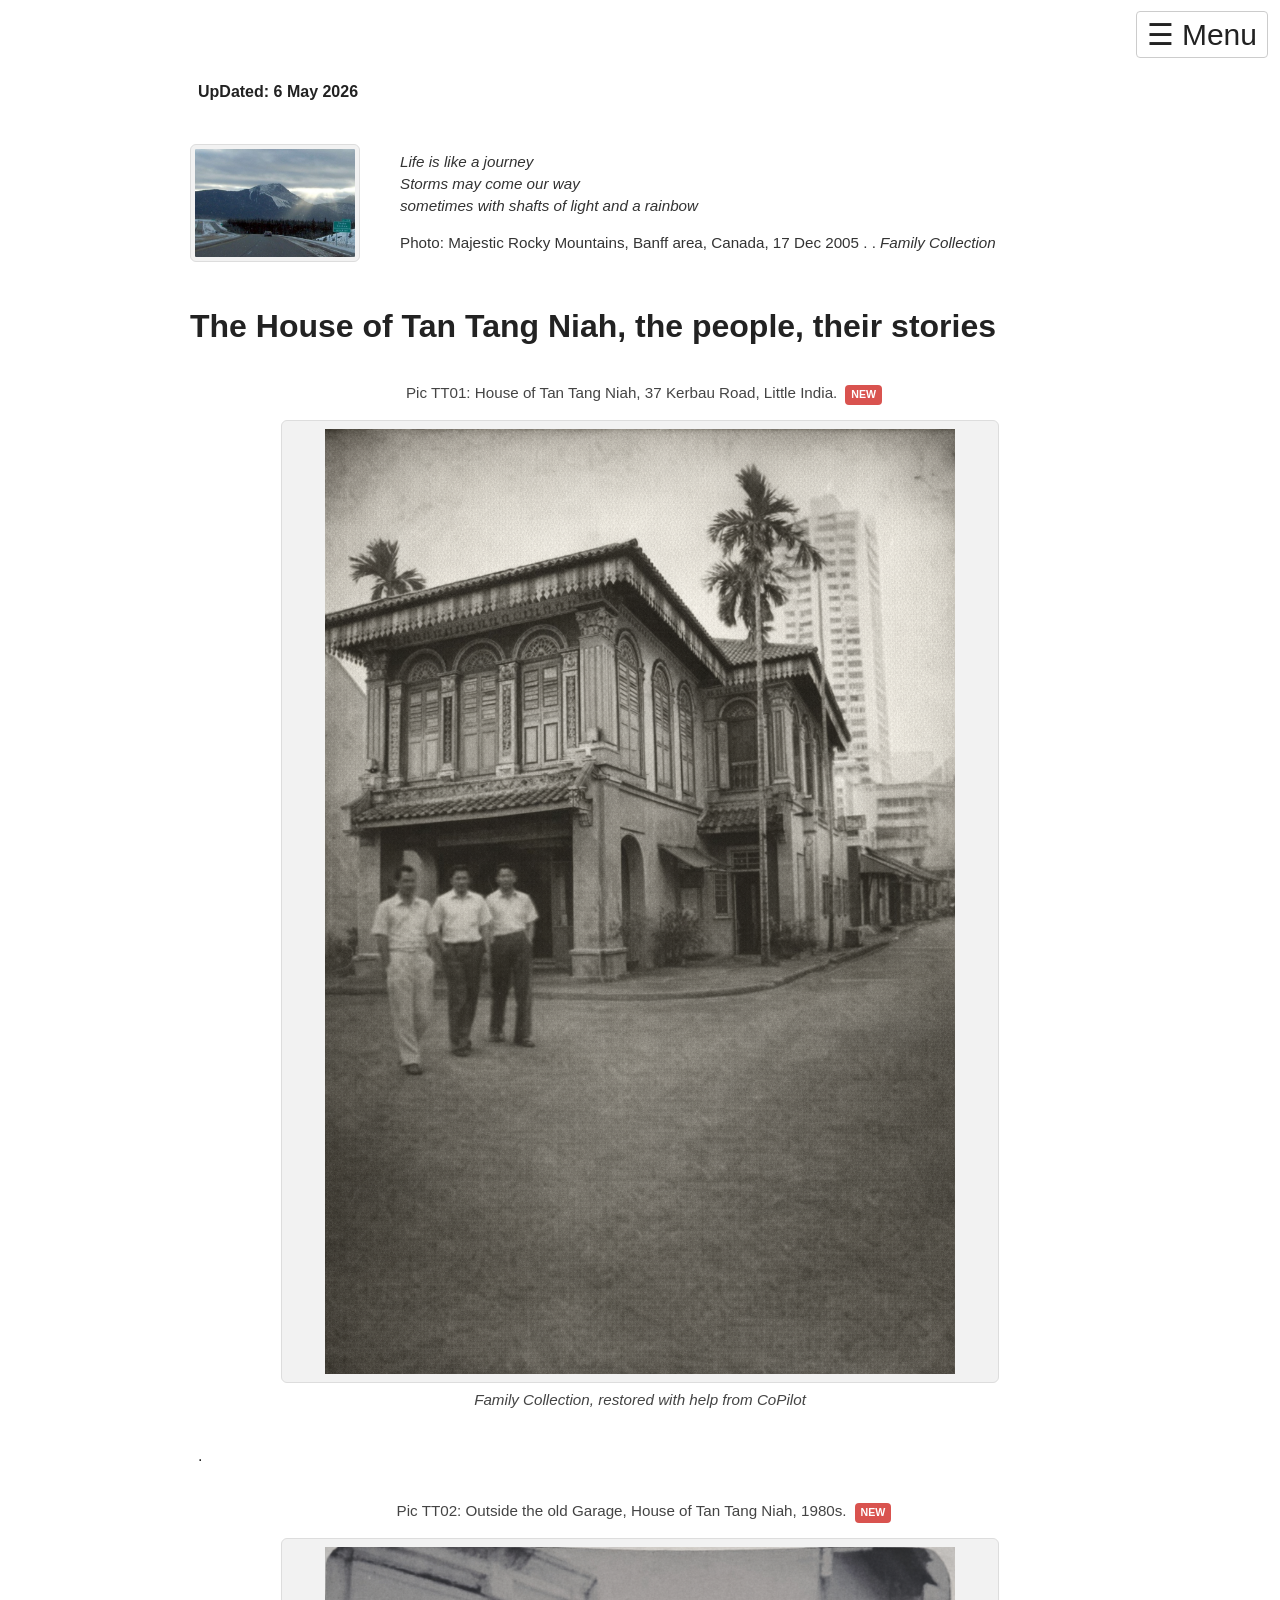
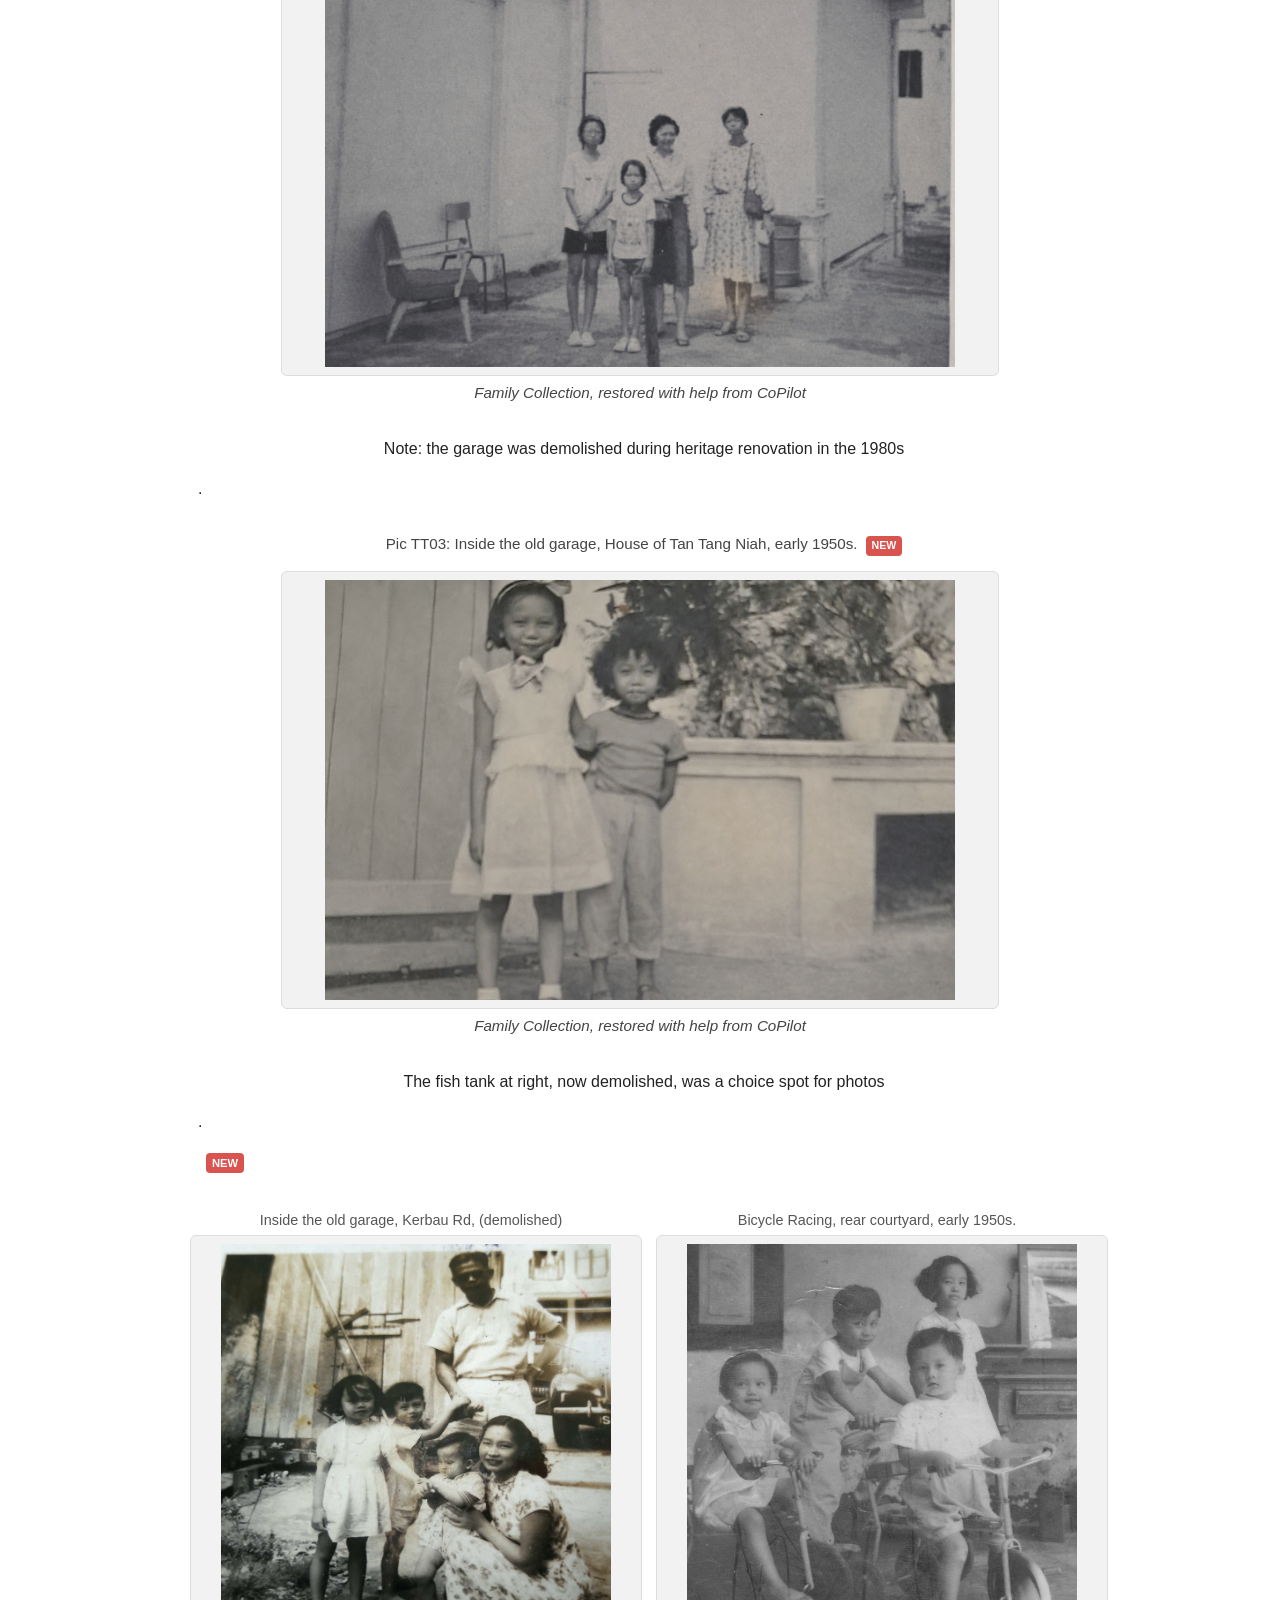
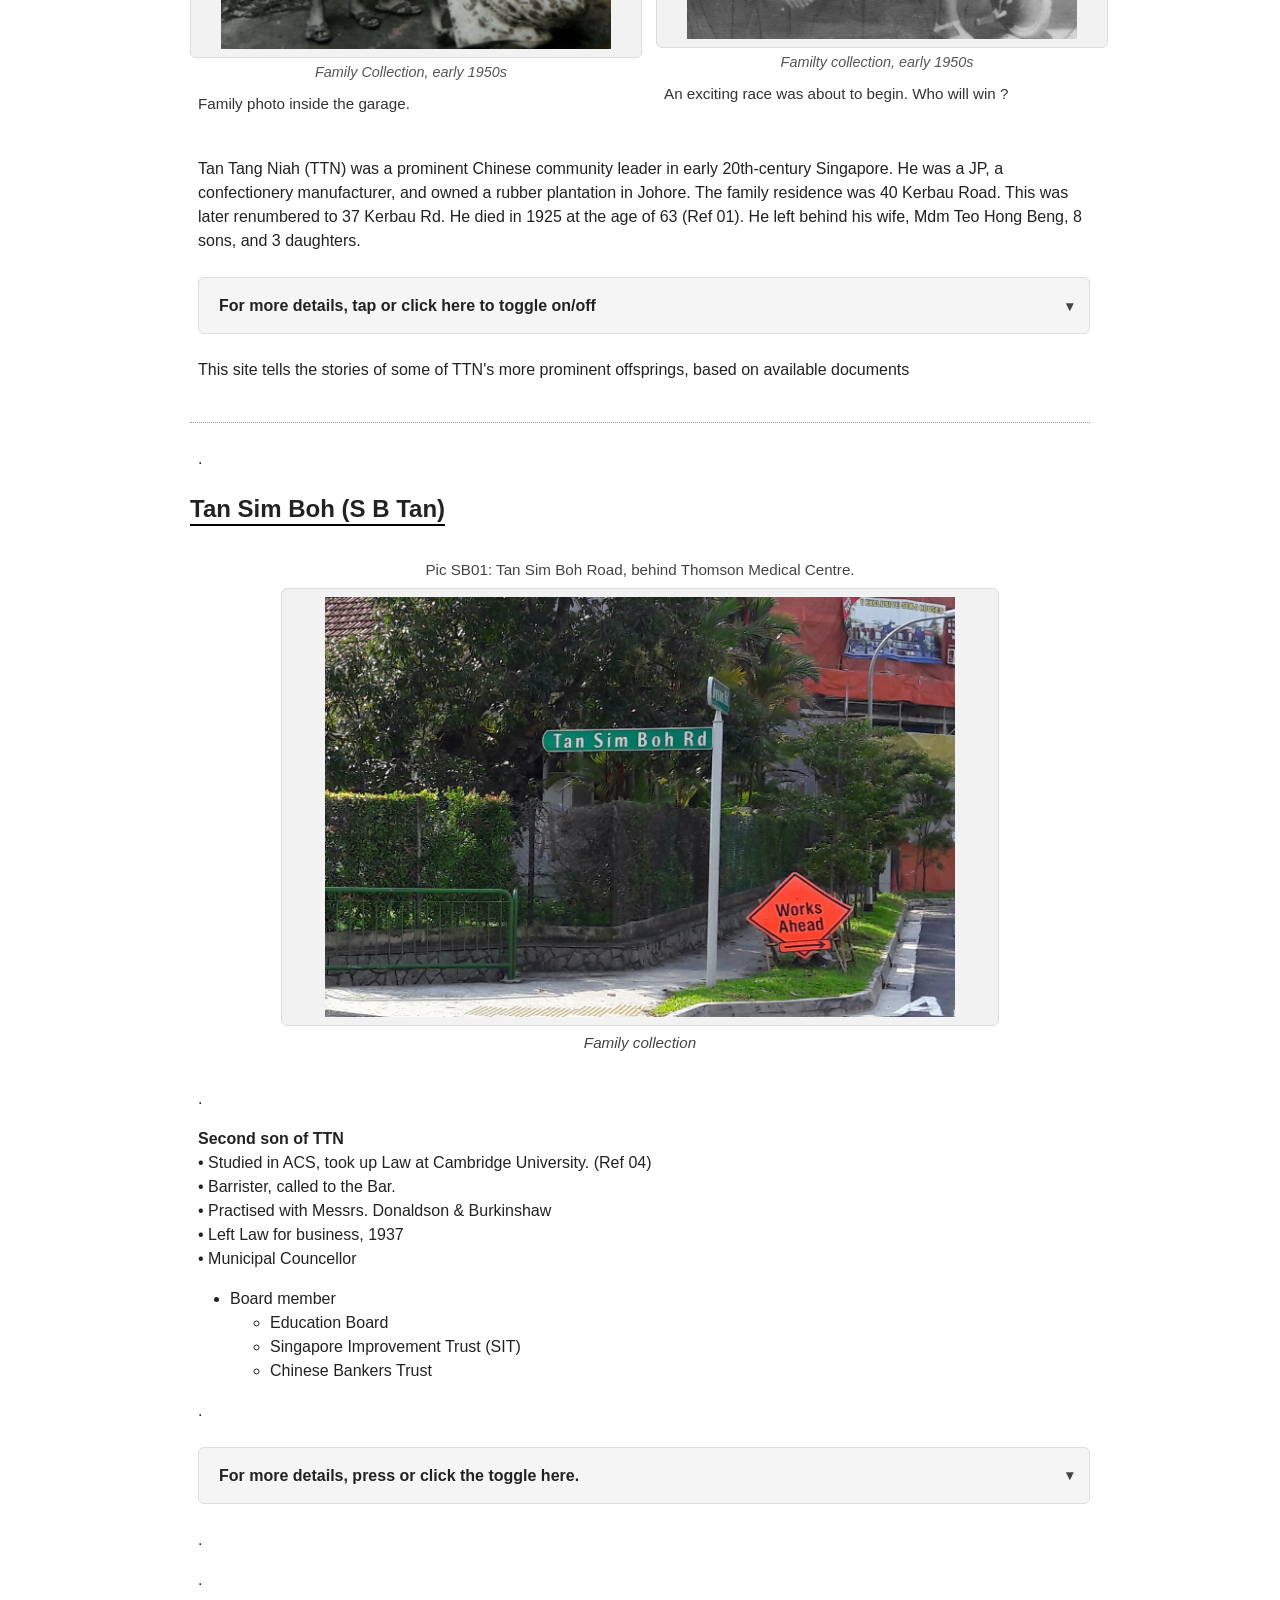
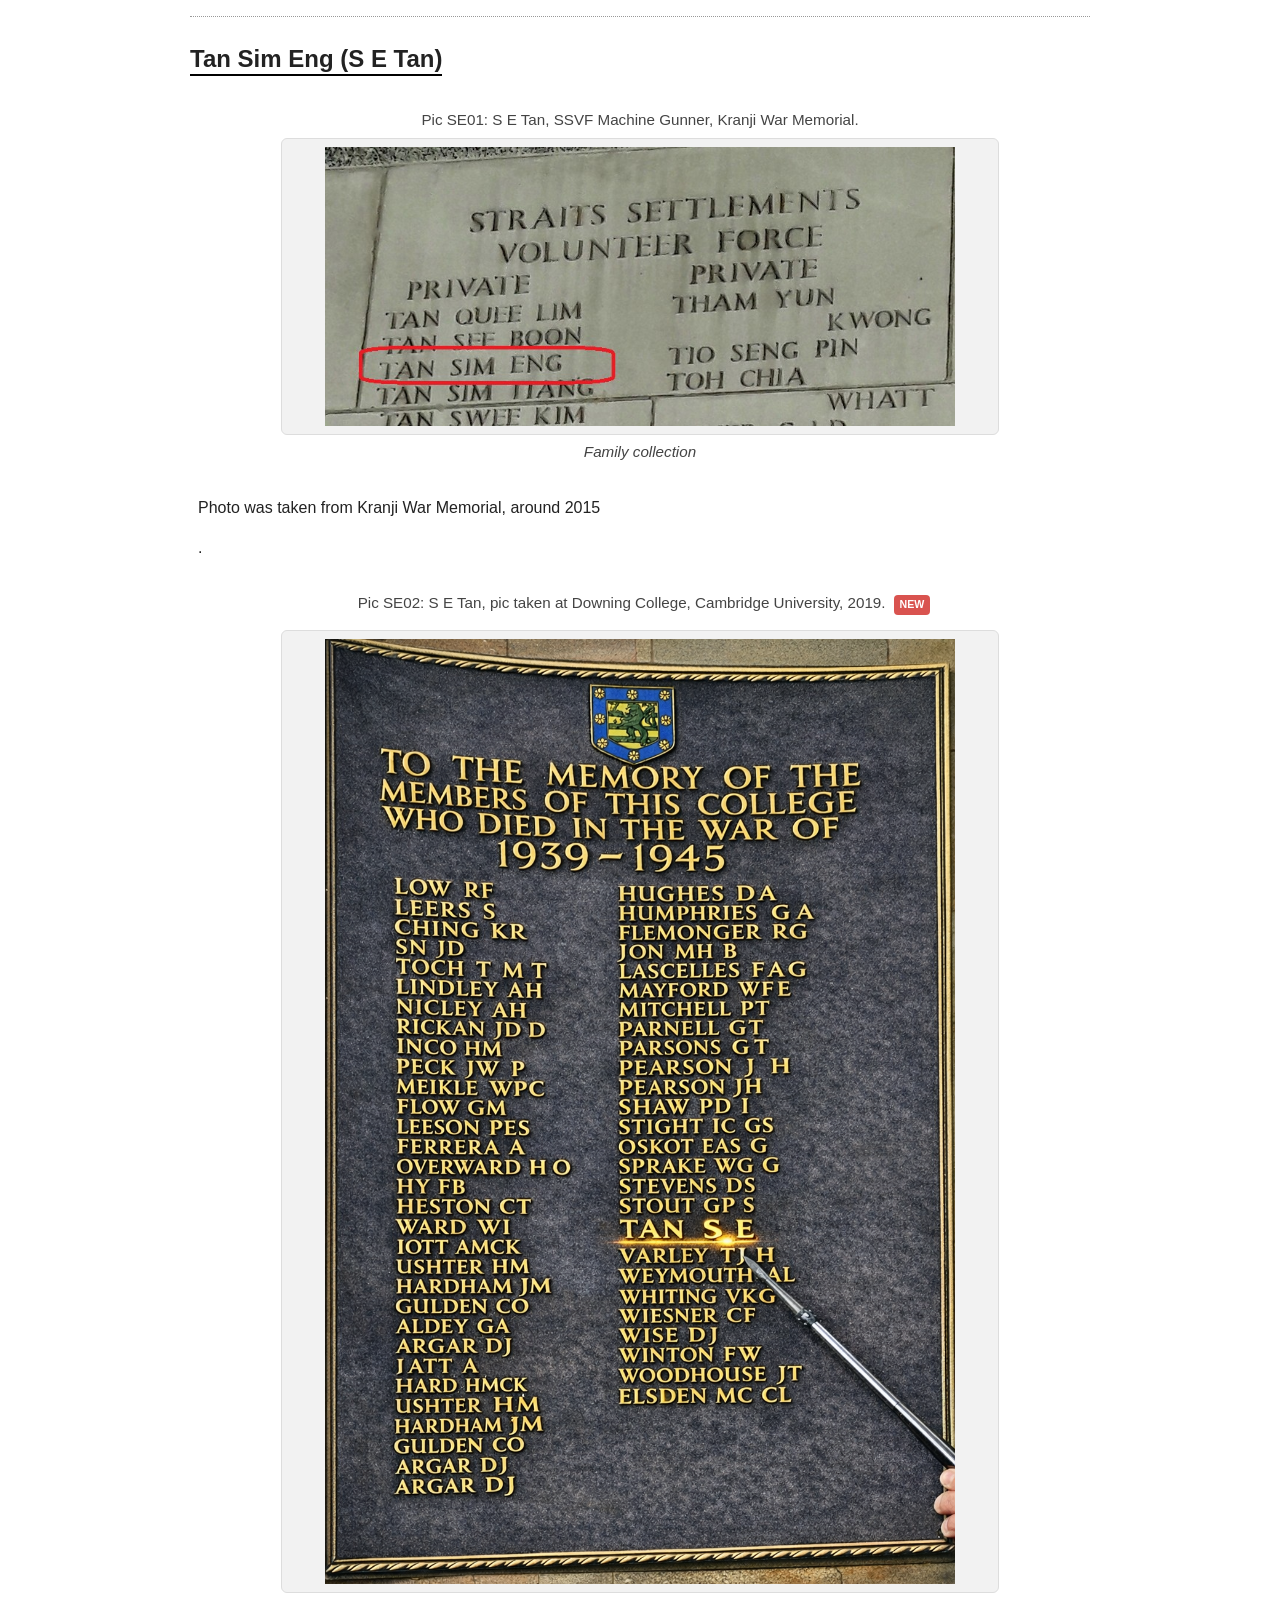
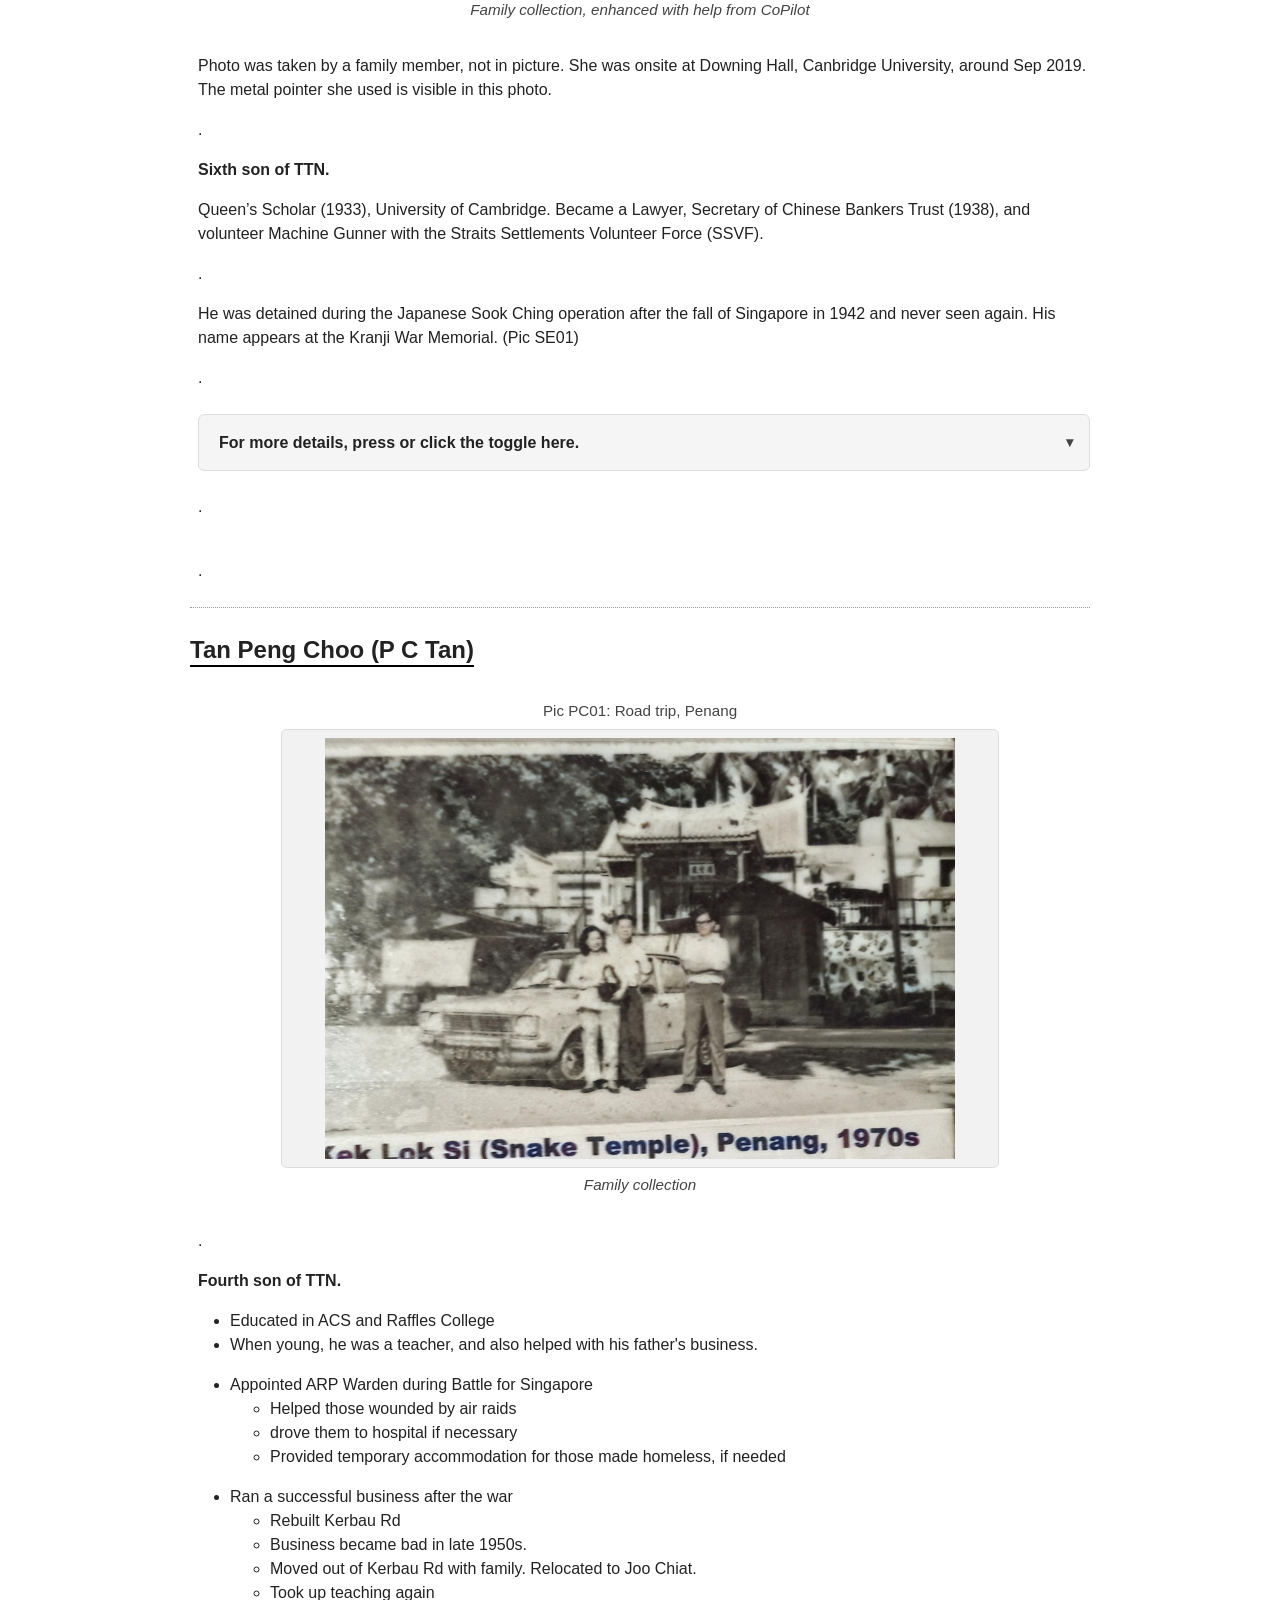
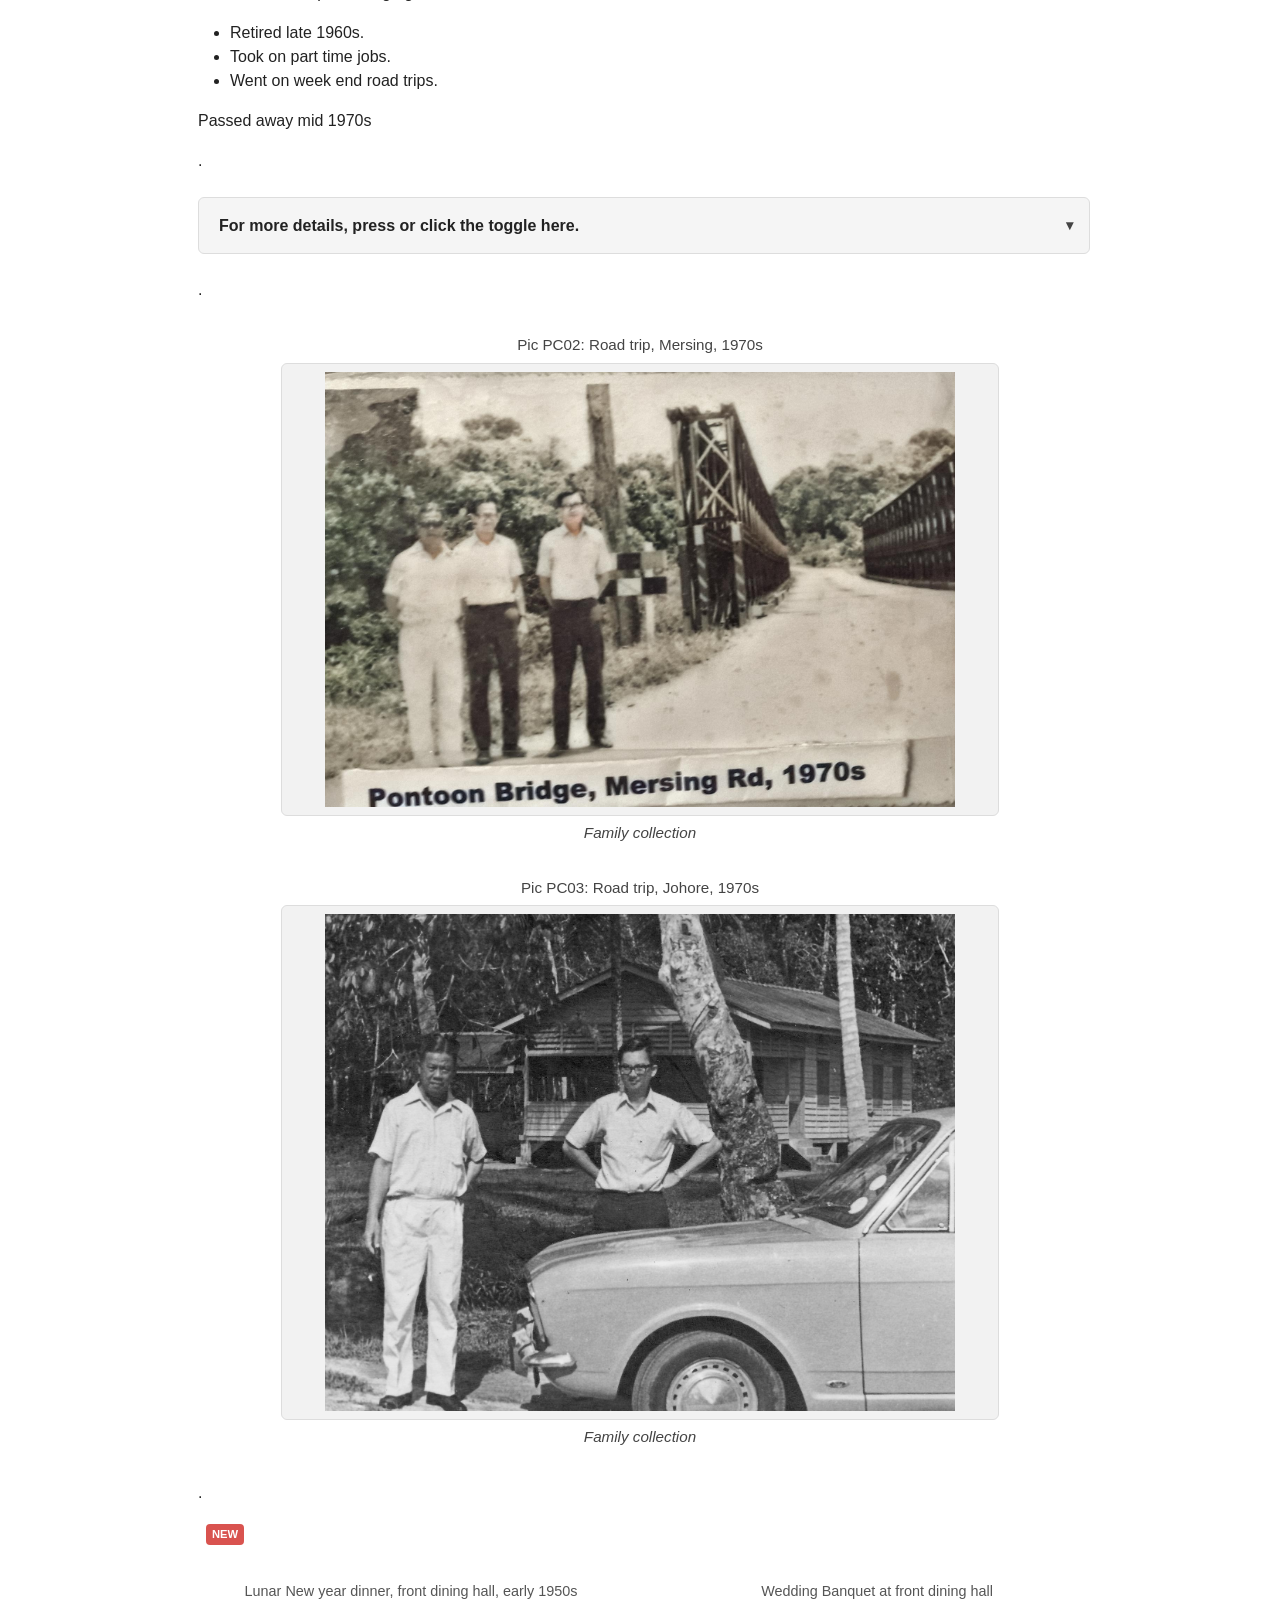
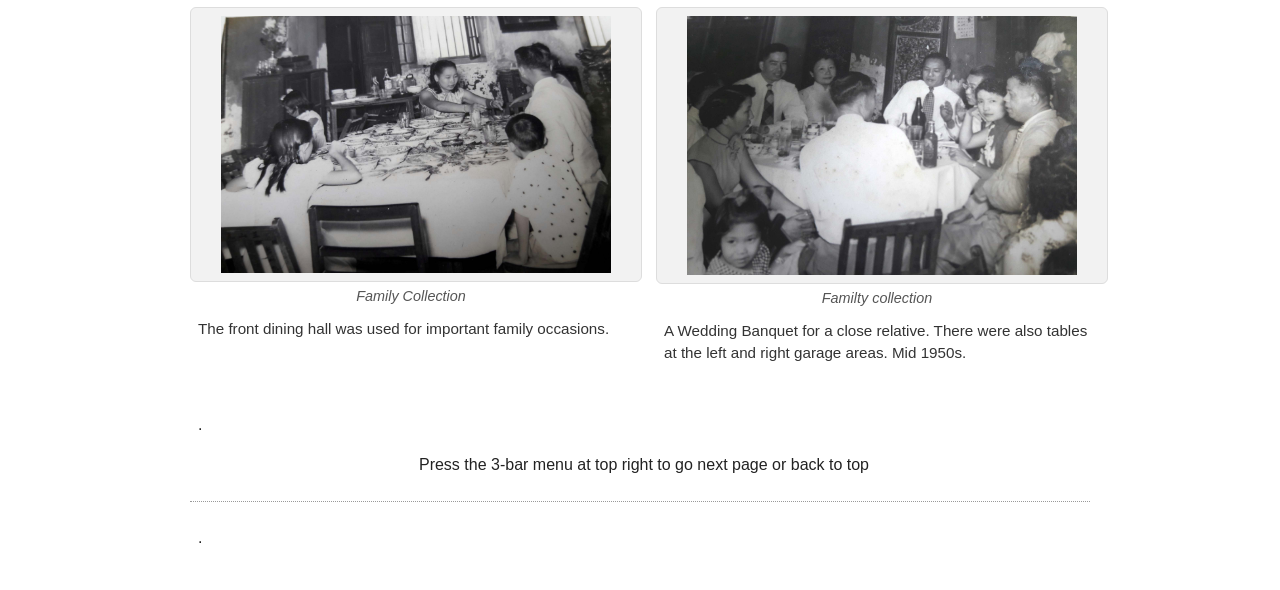
==== commit 8aee2492: "Add files via upload Signed-off-by: SgHist78 <tehn7368@gmail.com>" ====
--- a/index.html
+++ b/index.html
@@ -72,21 +72,21 @@
     <label for="hamburger-toggle" class="hamburger-icon">&#9776; Menu</label>
 
     <div class="hamburger-panel">
-        <a href="index.html">TTN Home Page</a>
-        <a href="story3.html">Ghosts ?  and More Heritage Photos</a>
-        <a href="story2.html">Farrer Park area and pioneer NS</a>
+        <a href="index.html">Pg1: TTN Home Page</a>
+        <a href="story3.html">Pg2: Ghosts ?  and More Heritage Photos</a>
+        <a href="story2.html">Pg3: Farrer Park area and pioneer NS</a>
     </div>
 </div>
 
 <div class="story-container">
-   <p id="center-text"><strong>UpDated: 1 May 2026</strong><br></p>
+   <p id="center-text"><strong>UpDated: 6 May 2026</strong><br></p>
 
 <div class="grid-side-by-side small-image">
     <img src="img1/c-icon-1.jpg">
     <div><p><em>Life is like a journey<br>
             Storms may come our way<br>
             sometimes with shafts of light and a rainbow</em></p>
-         <p>Photo: Majestic Rocky Mountains, Banff area, Canada . . <em>Family Collection</em></p>
+         <p>Photo: Majestic Rocky Mountains, Banff area, Canada, 17 Dec 2005 . . <em>Family Collection</em></p>
     </div>  
 </div>
 
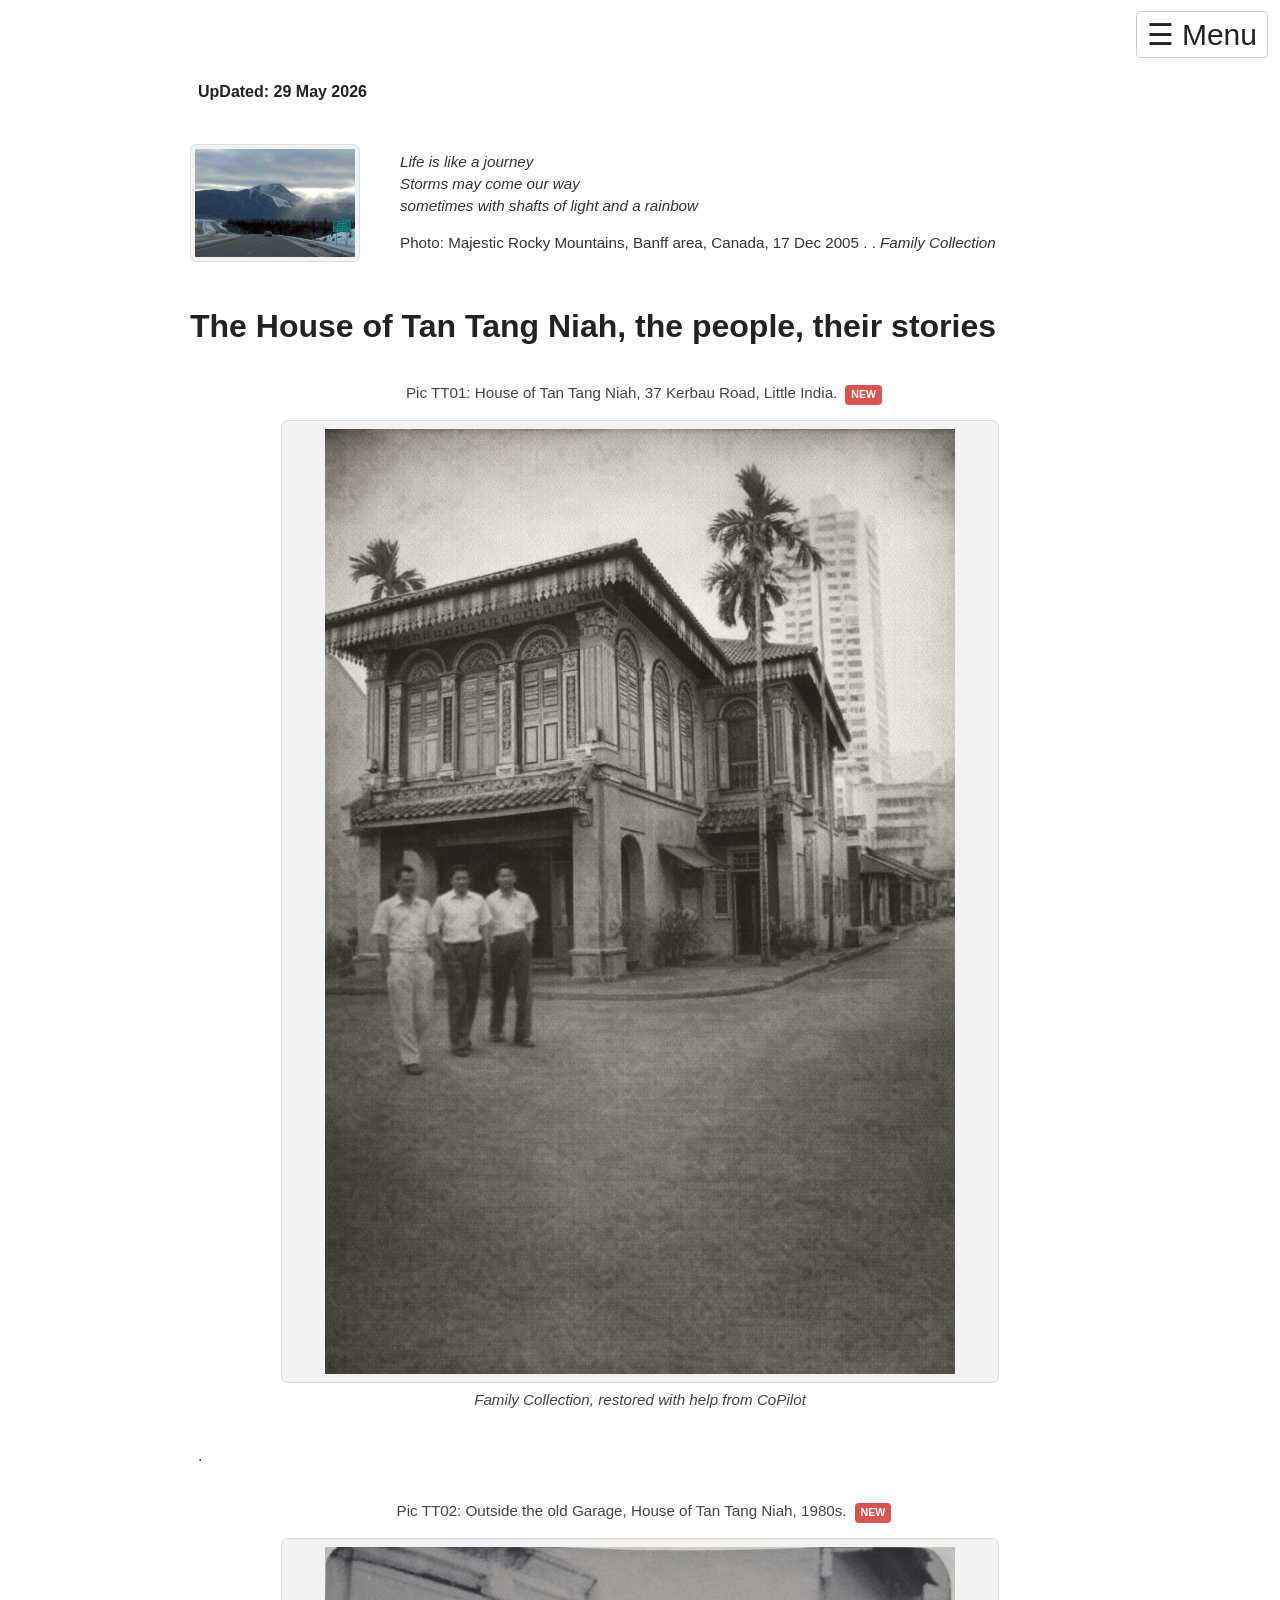
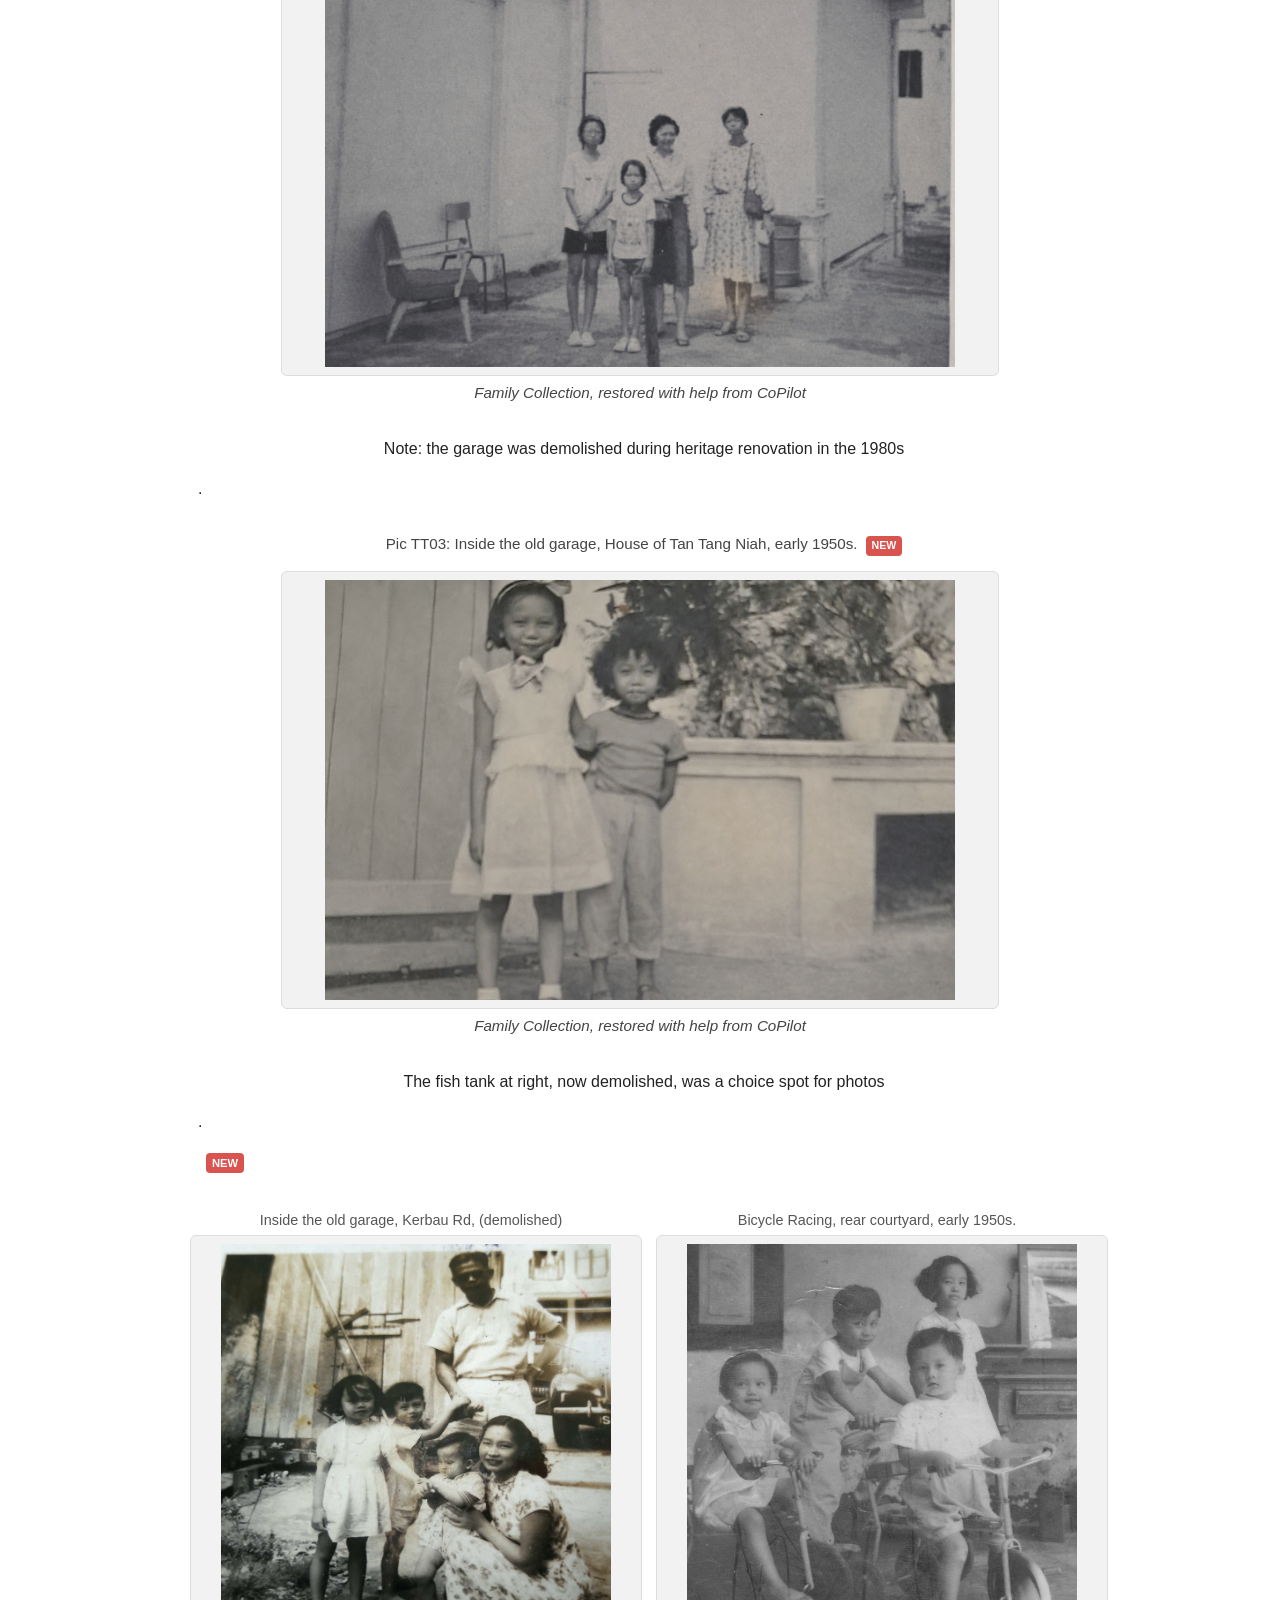
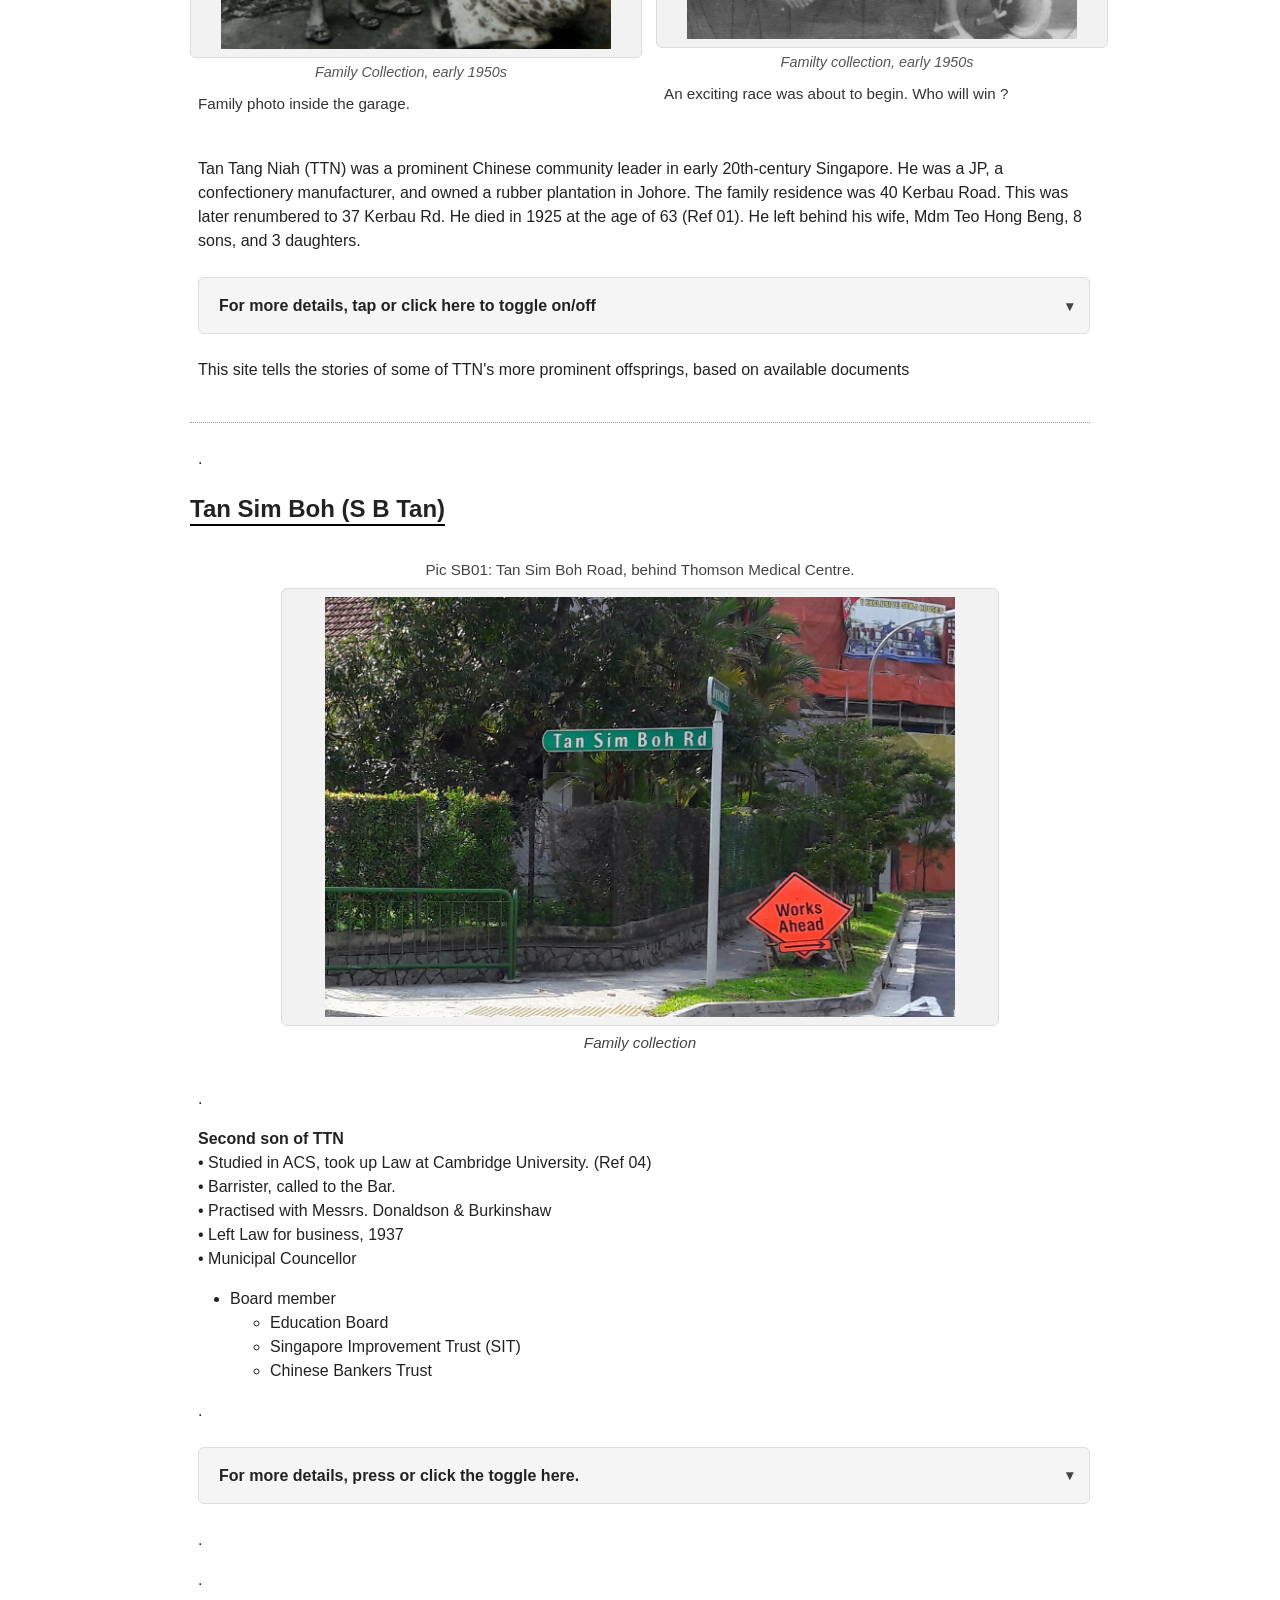
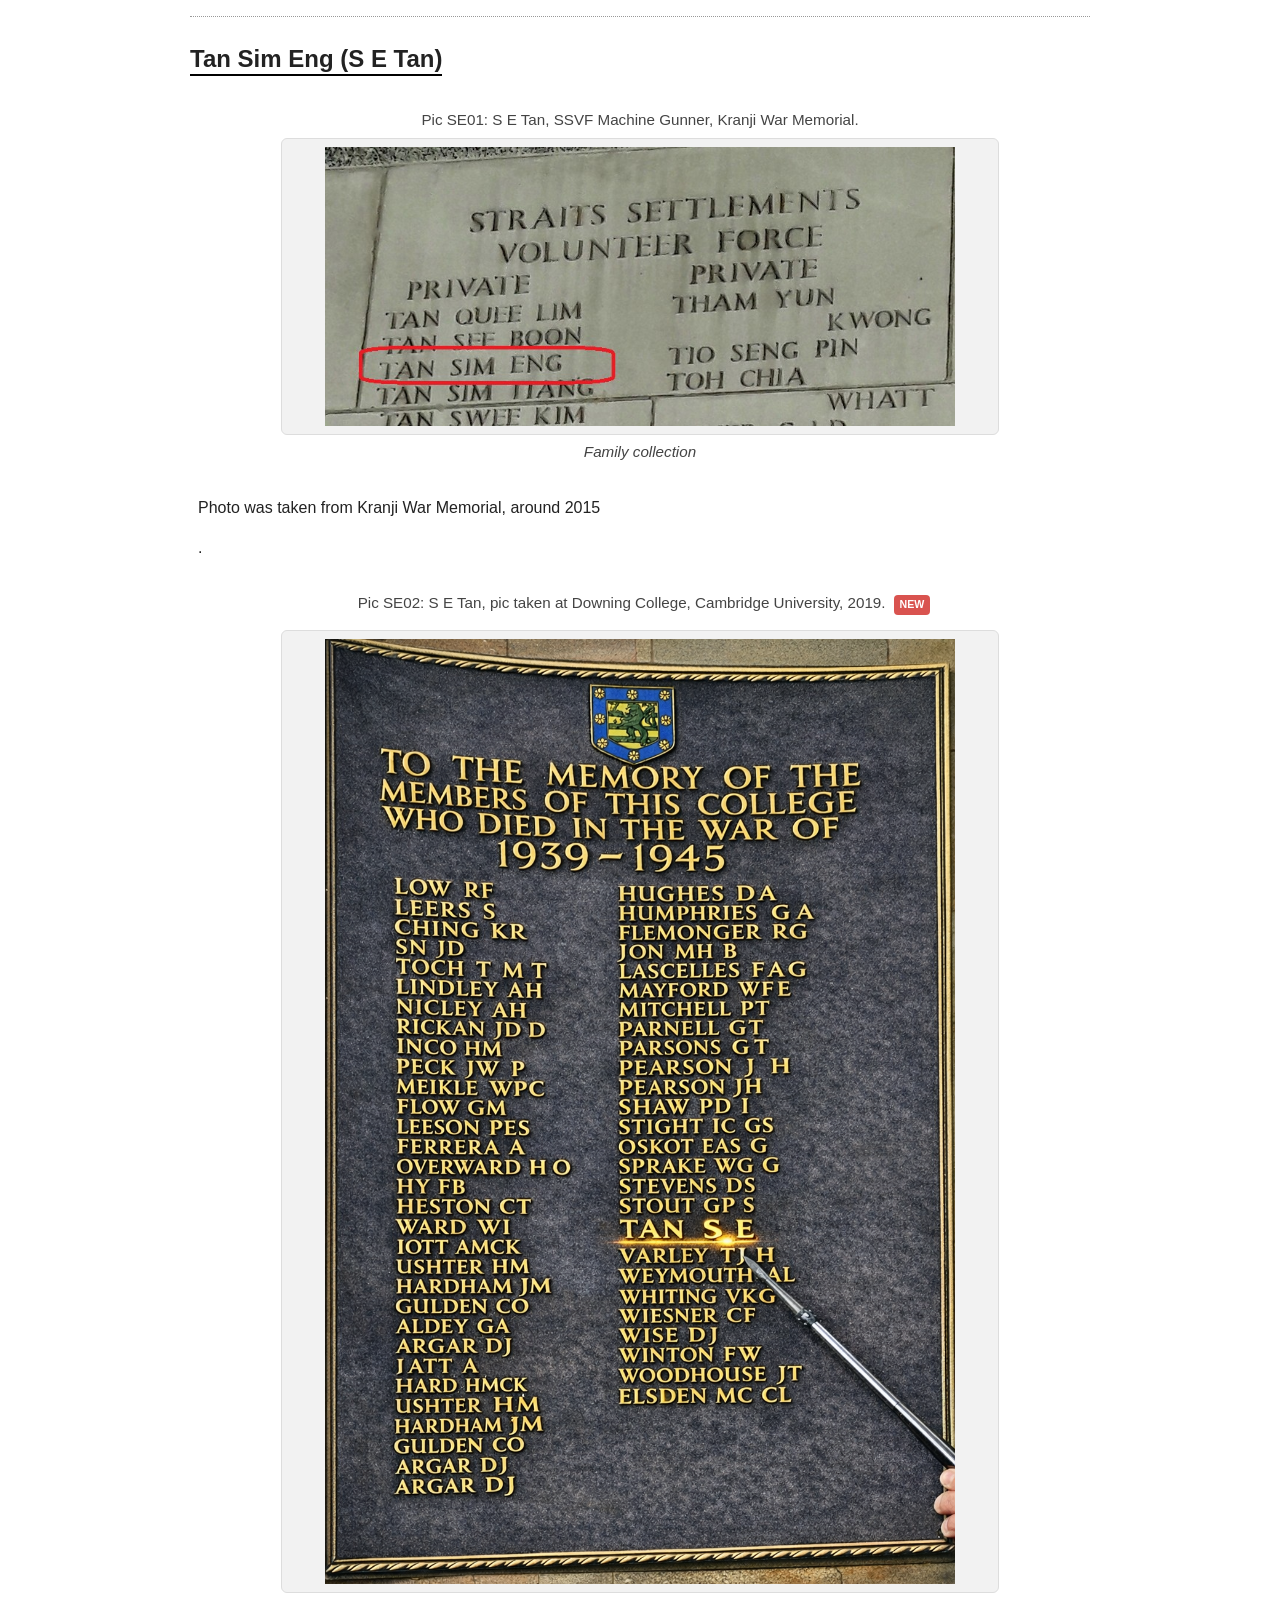
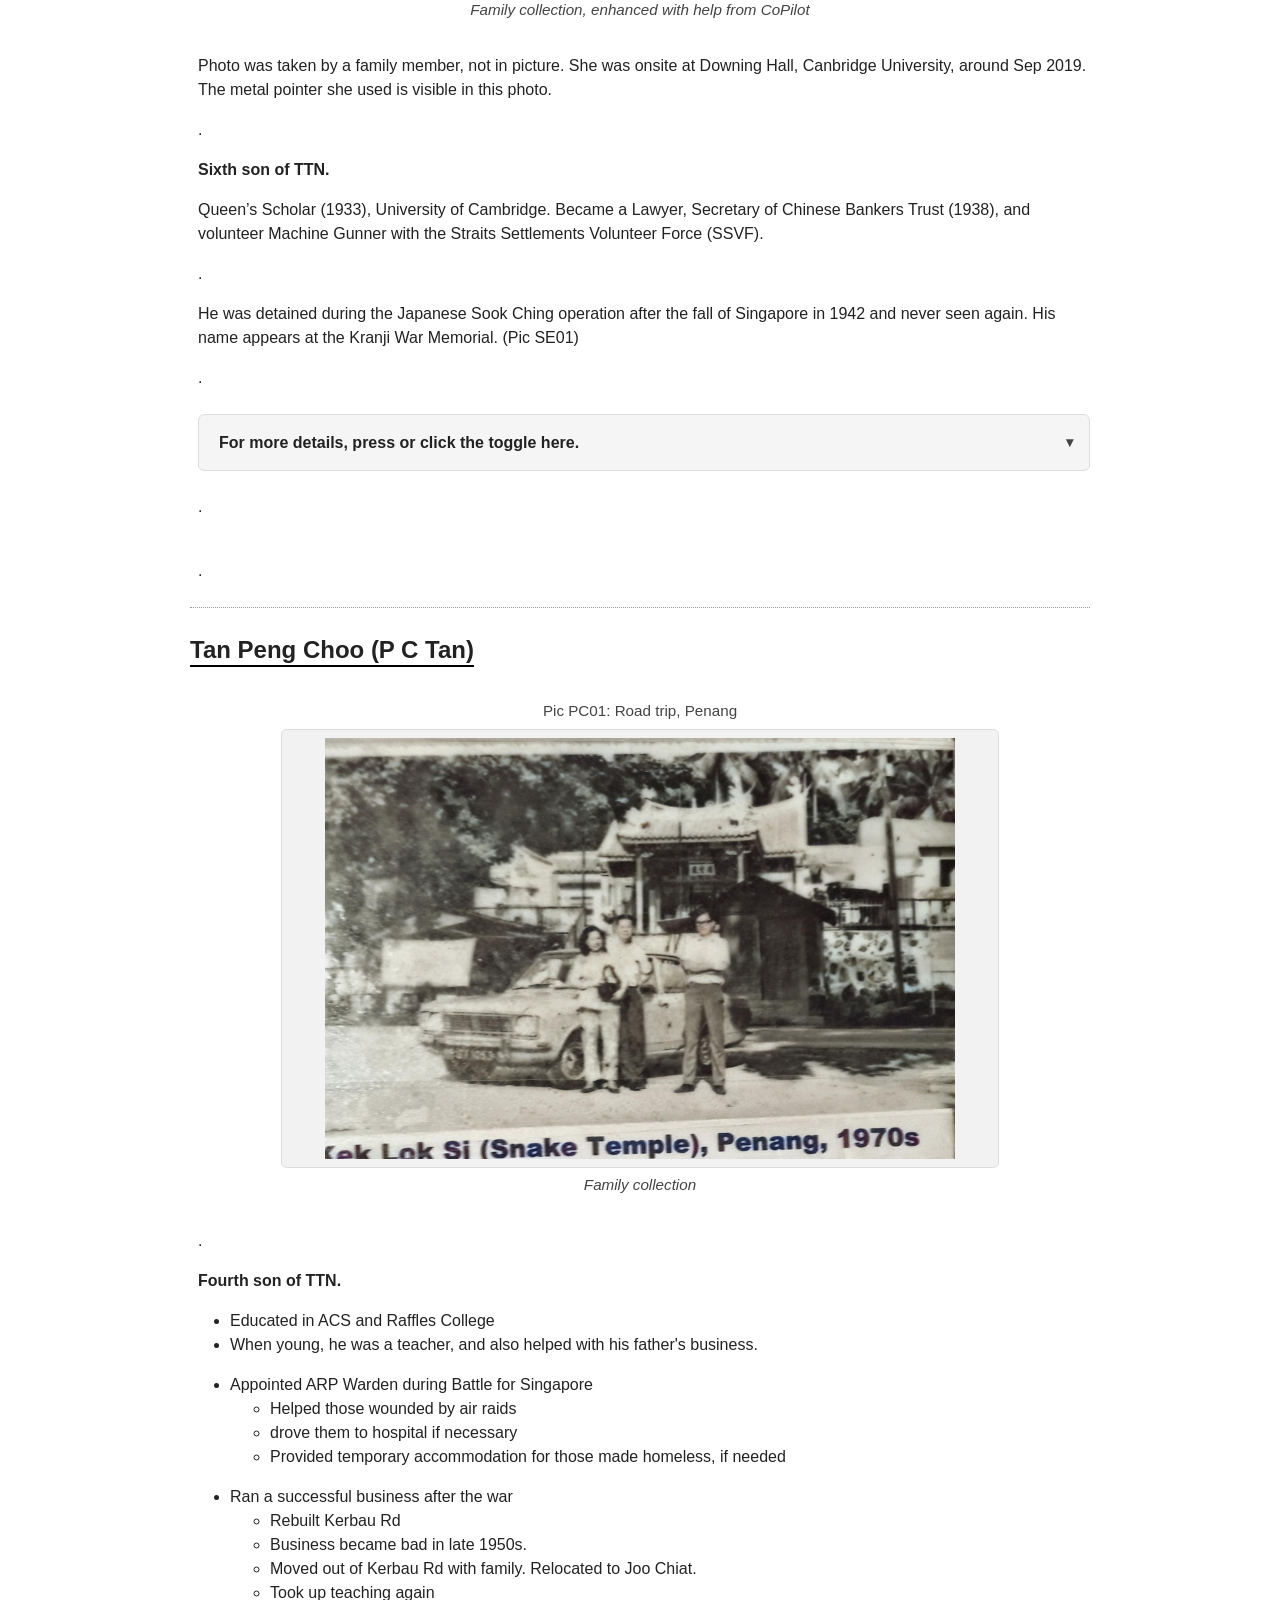
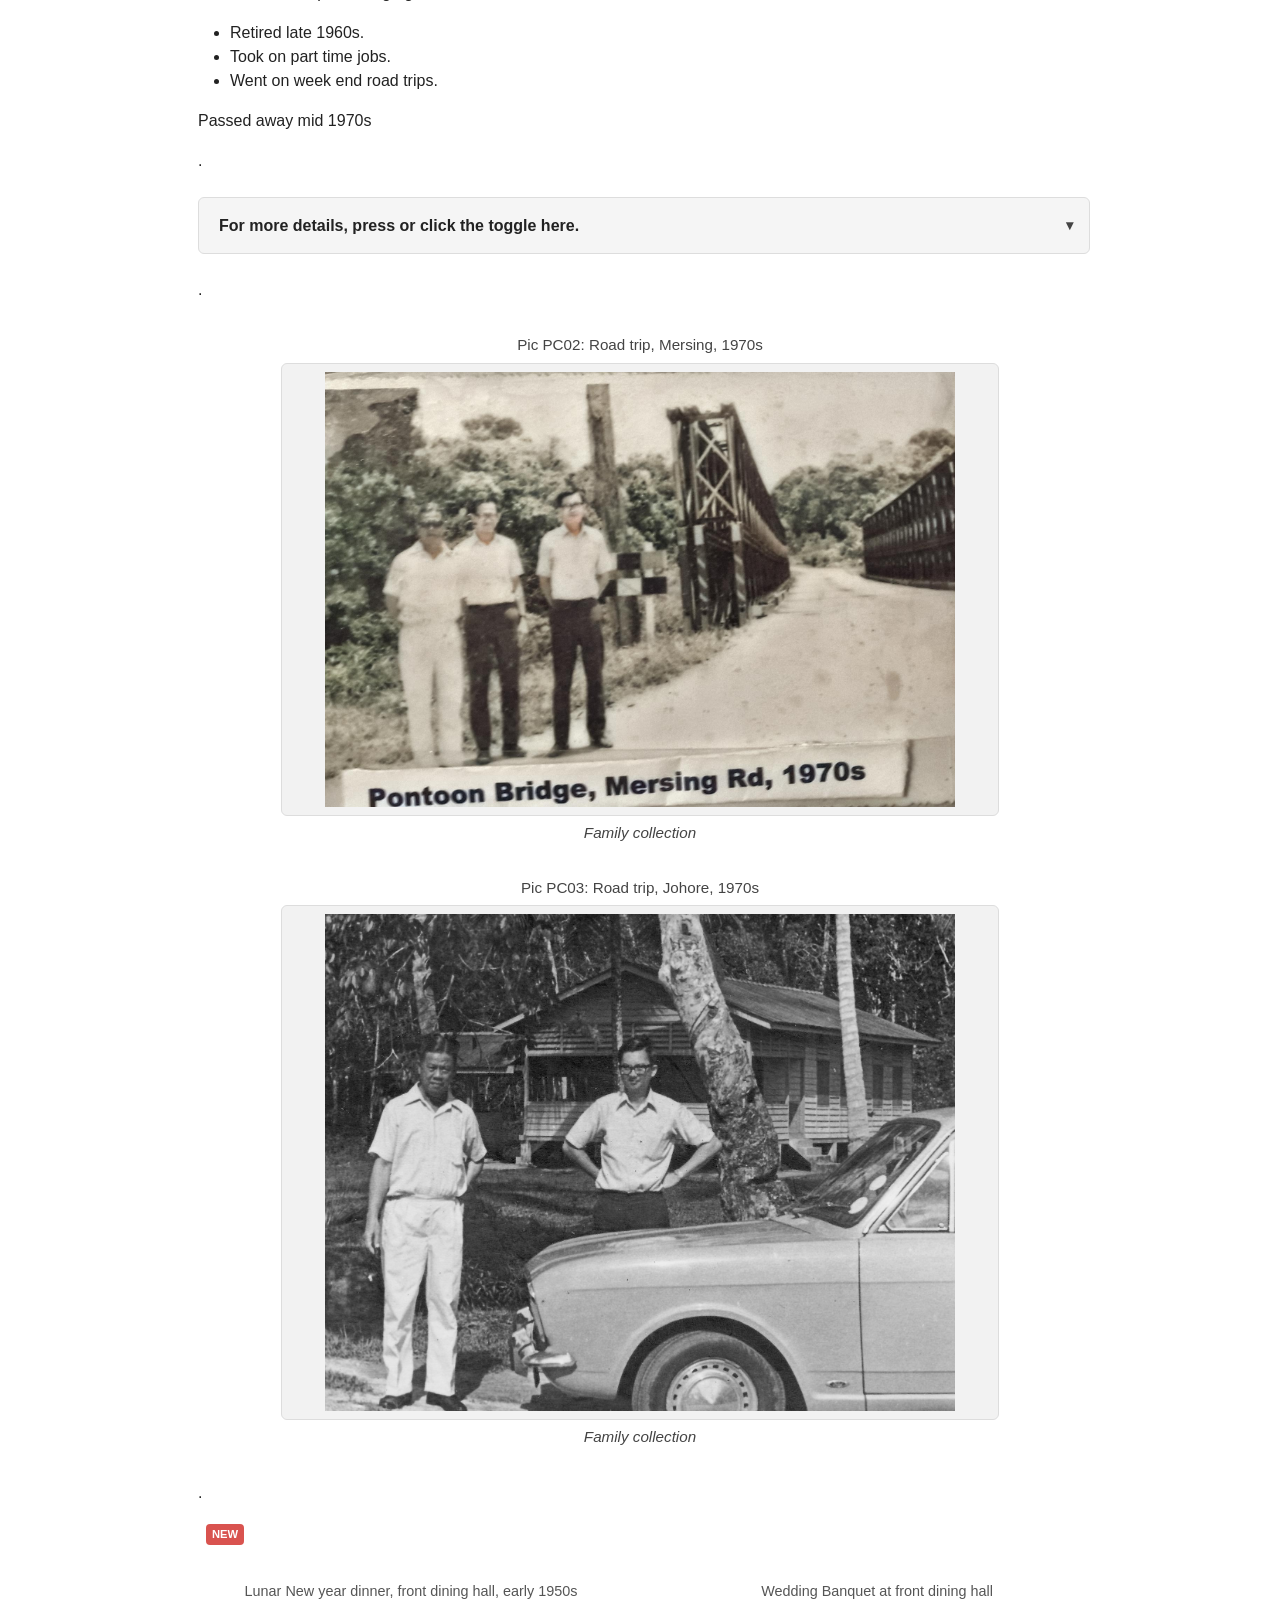
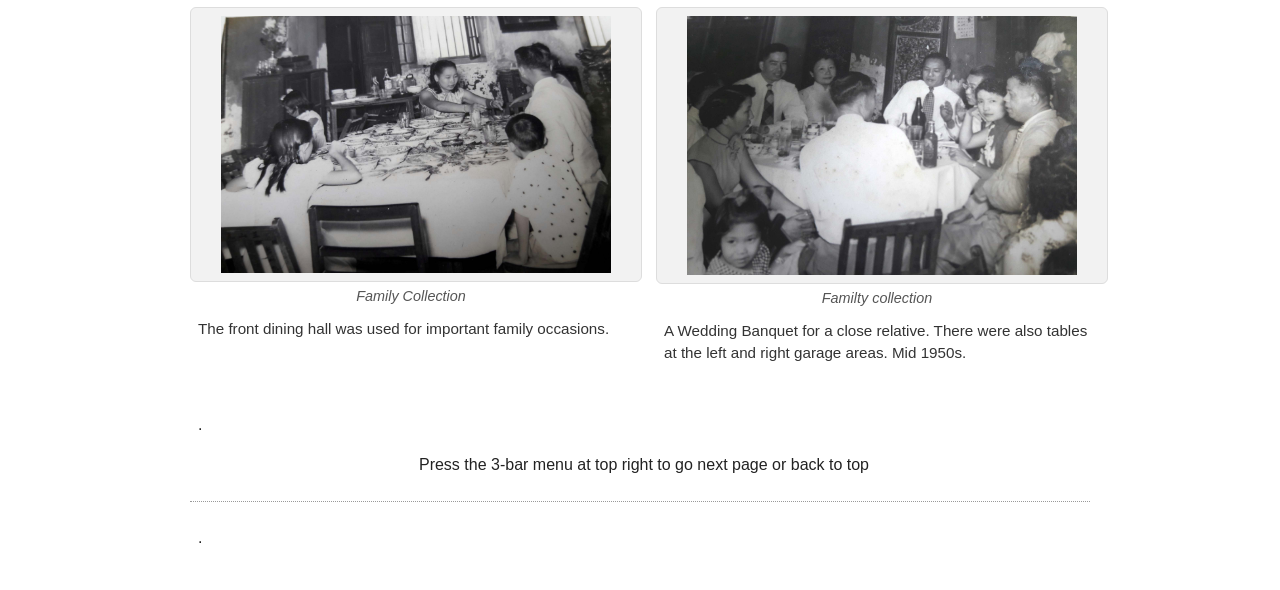
==== commit 82f0875a: "Add files via upload Signed-off-by: SgHist78 <tehn7368@gmail.com>" ====
--- a/index.html
+++ b/index.html
@@ -75,11 +75,12 @@
         <a href="index.html">Pg1: TTN Home Page</a>
         <a href="story3.html">Pg2: Ghosts ?  and More Heritage Photos</a>
         <a href="story2.html">Pg3: Farrer Park area and pioneer NS</a>
+        <a href="index-UK.html">Pg4: Self Drive UK Trip, early 1980s</a>
     </div>
 </div>
 
 <div class="story-container">
-   <p id="center-text"><strong>UpDated: 6 May 2026</strong><br></p>
+   <p id="center-text"><strong>UpDated: 29 May 2026</strong><br></p>
 
 <div class="grid-side-by-side small-image">
     <img src="img1/c-icon-1.jpg">
@@ -205,10 +206,10 @@
   <tr><th>Sons</th><th>Daughters</th></tr>
   <tr><td>Tan Boon Chiat</td><td>Tan Biau Eng (Mrs Kang Tiang Kim)</td></tr>
   <tr><td>Tan Sim Boh</td><td>Tan Biau Hwa (Mrs Cheong Ann Sim)</td></tr>
-  <tr><td>Tan Sim Eng</td><td>Tan Biau Luan (Mrs Lim Peng Han)</td></tr>
-  <tr><td>Tan Sim Teck</td><td></td></tr>
+  <tr><td>Tan Sim Teck</td><td>Tan Biau Luan (Mrs Lim Peng Han)</td></tr>
   <tr><td>Tan Peng Choo</td><td></td></tr>
   <tr><td>Tan Sim Keng</td><td></td></tr>
+  <tr><td>Tan Sim Eng</td><td></td></tr>
   <tr><td>Tan Kim Hoe</td><td></td></tr>
   <tr><td>Tan Kim Guan</td><td></td></tr>
 </table>
